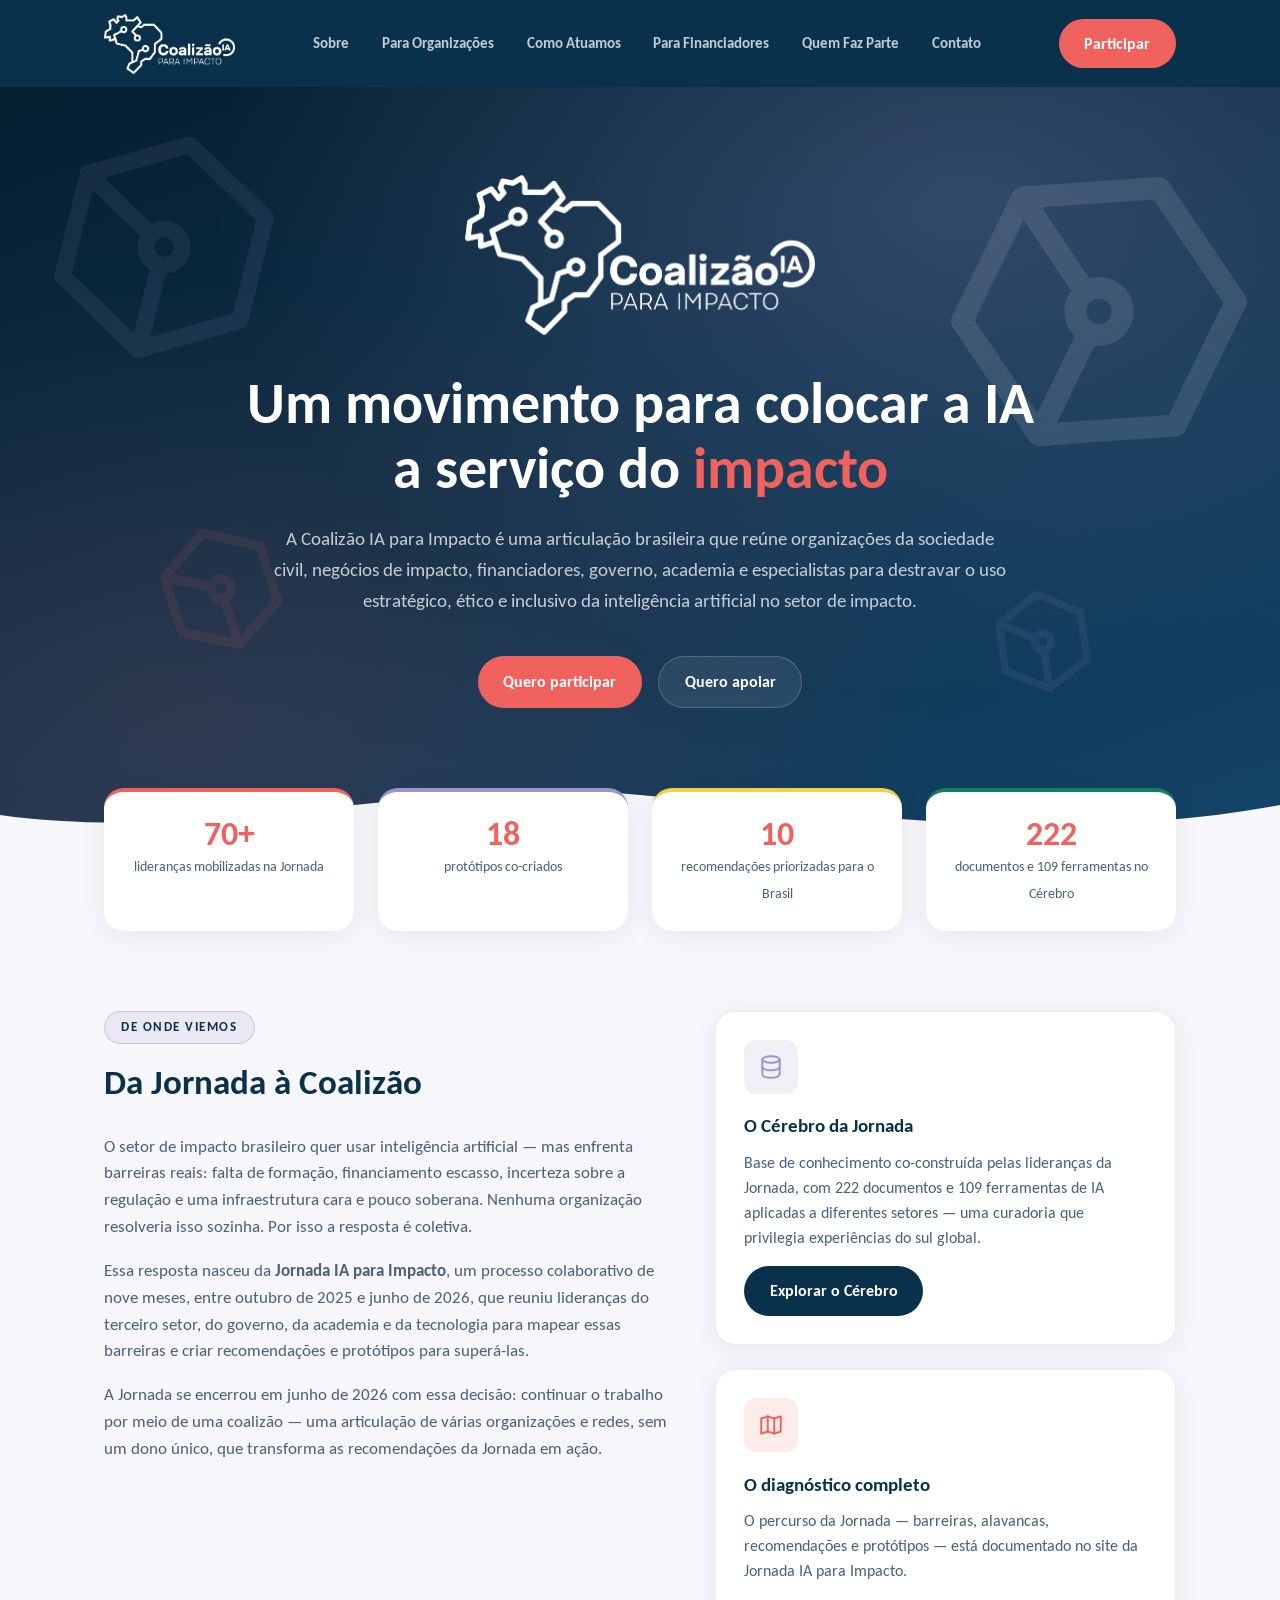
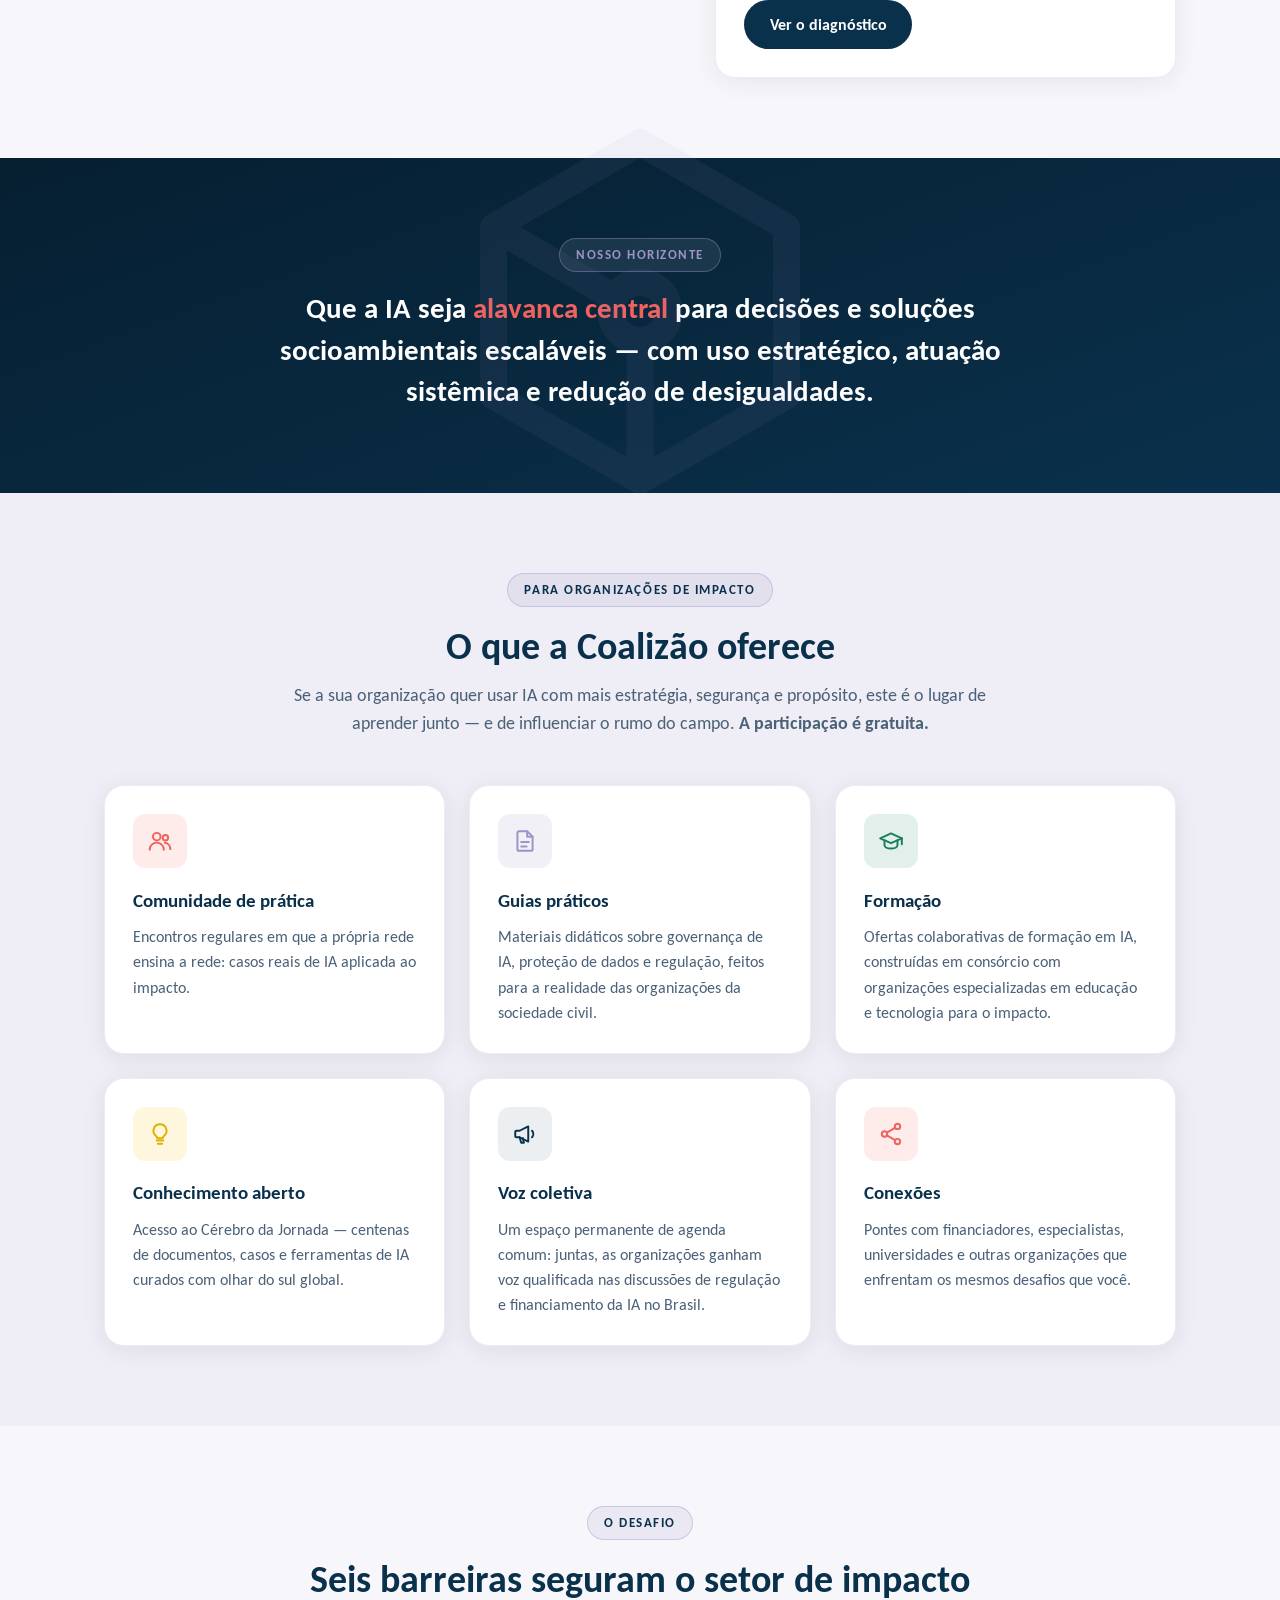
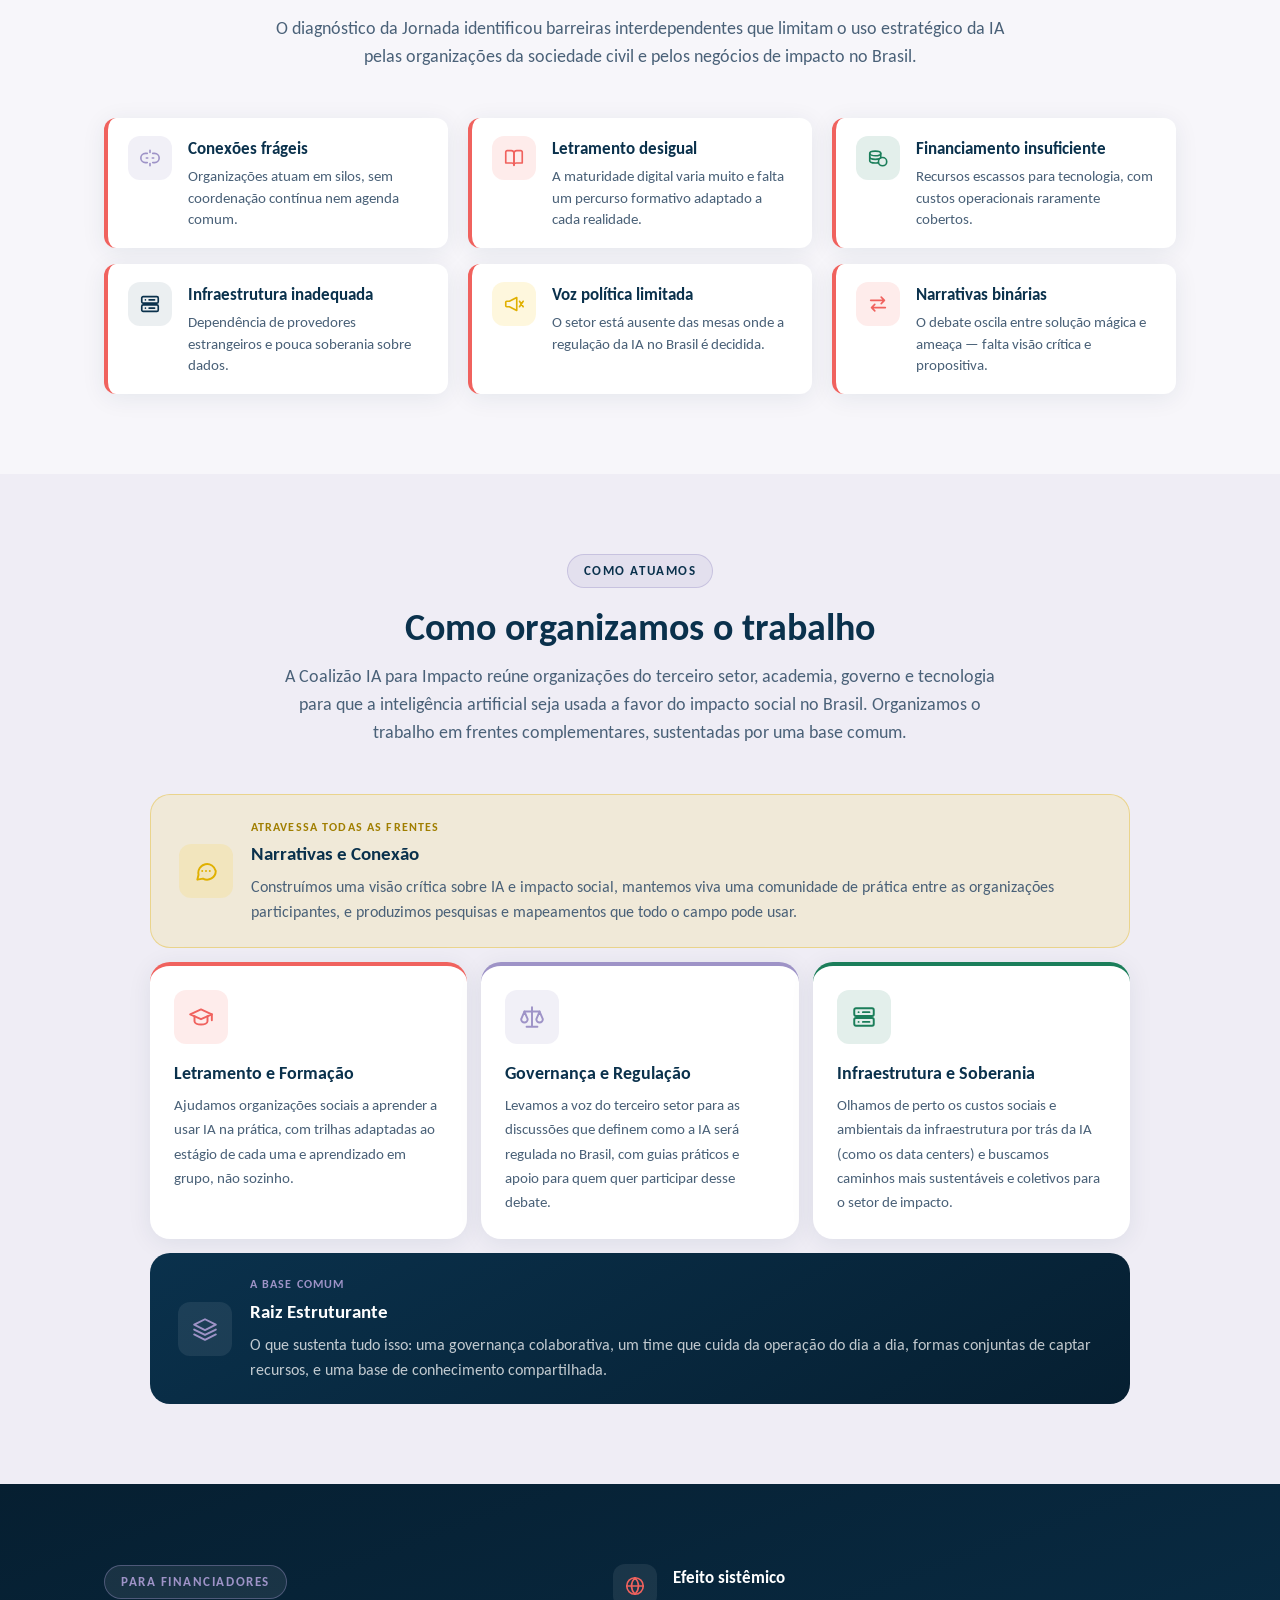
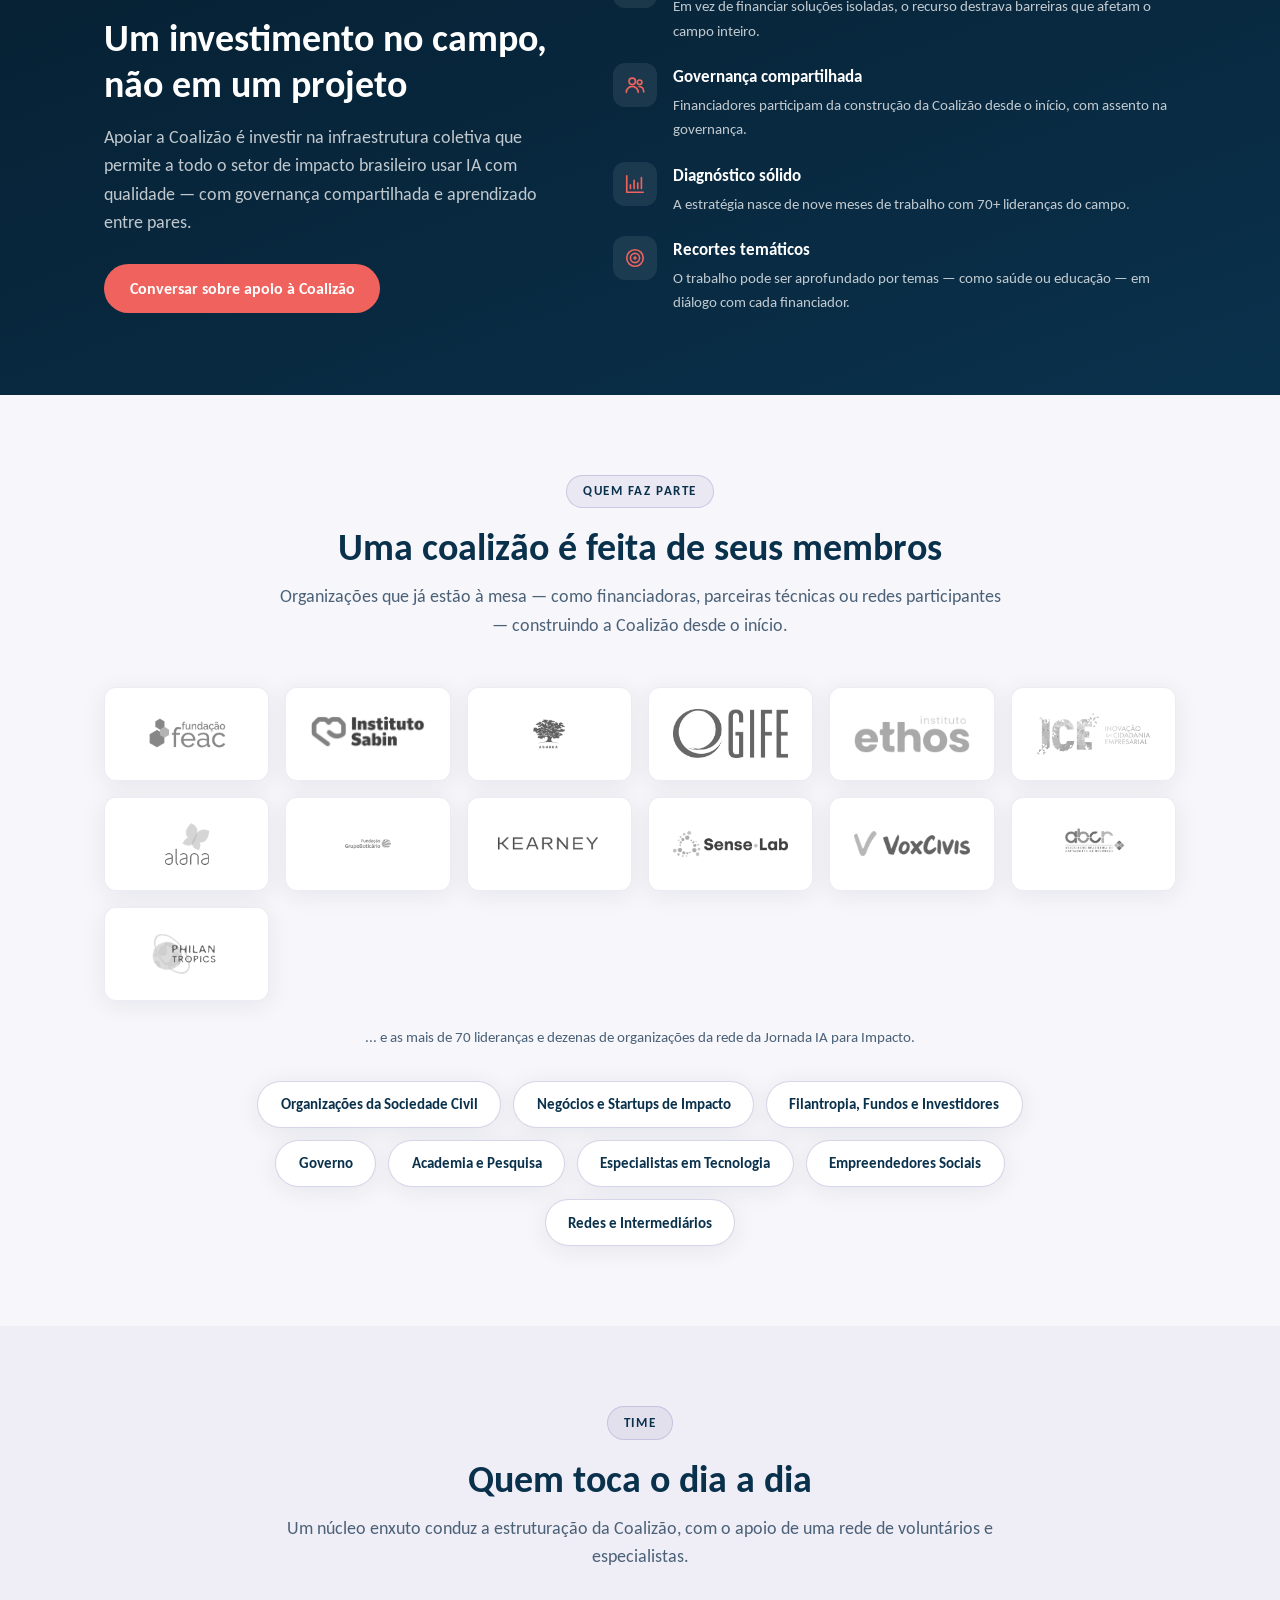
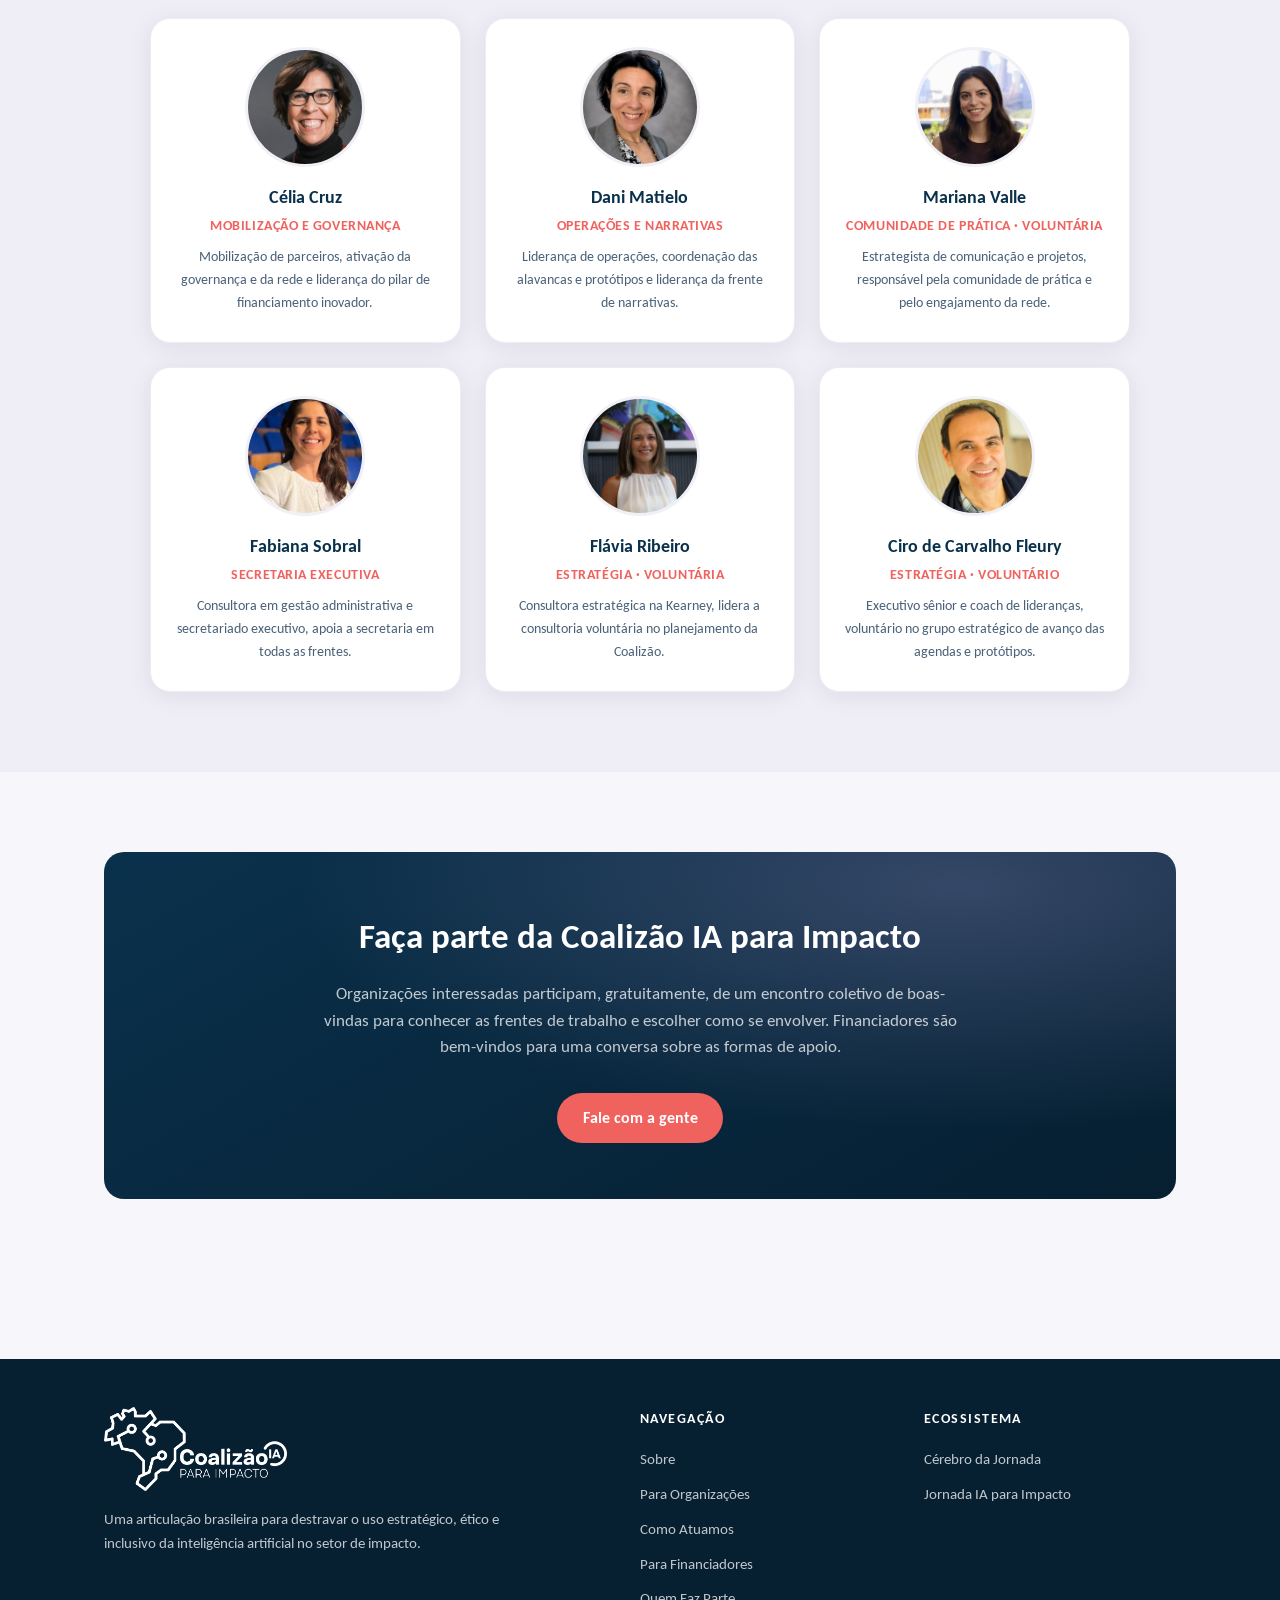
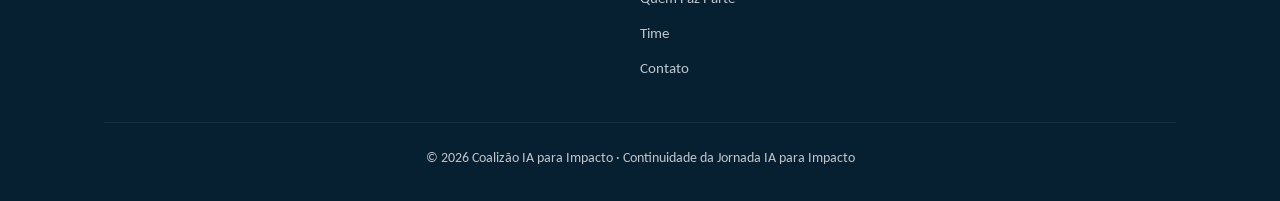
==== index.html @ 9d645528 "Aplica a revisao da Mariana Valle na home Texto - Sobre reescrito: abre com o problema e a resposta " ====
<!DOCTYPE html>
<html lang="pt-BR">
<head>
  <meta charset="UTF-8">
  <meta name="viewport" content="width=device-width, initial-scale=1.0">
  <title>Coalizão IA para Impacto</title>
  <meta name="description" content="Uma articulação brasileira para destravar o uso estratégico, ético e inclusivo da inteligência artificial pelas organizações da sociedade civil e negócios de impacto.">
  <link rel="preconnect" href="https://fonts.googleapis.com">
  <link rel="preconnect" href="https://fonts.gstatic.com" crossorigin>
  <link href="https://fonts.googleapis.com/css2?family=Carlito:ital,wght@0,400;0,700;1,400&display=swap" rel="stylesheet">
  <link rel="stylesheet" href="css/coalizao.css">
  <link rel="icon" type="image/png" sizes="32x32" href="assets/favicon-32.png">
  <link rel="icon" type="image/png" sizes="192x192" href="assets/favicon-192.png">
  <link rel="apple-touch-icon" href="assets/apple-touch-icon.png">
  <link rel="canonical" href="https://iaparaimpacto.org.br/">
  <script>
    // Domínio secundário redireciona para o oficial
    if (/(^|\.)coalizaoiaparaimpacto\.org\.br$/.test(location.hostname)) {
      location.replace('https://iaparaimpacto.org.br' + location.pathname + location.search + location.hash);
    }
  </script>
</head>
<body>

  <!-- Insígnia da marca + ícones temáticos -->
  <svg xmlns="http://www.w3.org/2000/svg" style="display:none" aria-hidden="true">
    <symbol id="insignia" viewBox="0 0 851.42 972">
      <path d="M833.42,229.83L443.71,4.83c-11.14-6.43-24.86-6.43-36,0L18,229.83c-11.14,6.42-18,18.32-18,31.17v450c0,12.86,6.86,24.75,18,31.17l389.71,225c1.08.63,2.21,1.14,3.33,1.64.29.13.55.29.84.41,1.9.79,3.86,1.36,5.84,1.81.53.12,1.06.22,1.6.32,2.12.38,4.25.64,6.39.64s4.27-.26,6.39-.64c.54-.1,1.07-.2,1.6-.32,1.98-.45,3.94-1.02,5.84-1.81.29-.12.55-.29.84-.41,1.12-.5,2.25-1.01,3.33-1.64l389.72-225c11.14-6.42,18-18.32,18-31.17v-450c0-12.86-6.86-24.75-18-31.17ZM72,324.1l242.32,141.39c-1.22,6.66-1.95,13.5-1.95,20.51,0,49.91,32.46,92.29,77.34,107.38v280.26l-317.71-183.43v-366.11ZM425.71,527.34c-22.8,0-41.34-18.54-41.34-41.34s18.54-41.35,41.34-41.35,41.34,18.55,41.34,41.35-18.54,41.34-41.34,41.34ZM779.42,690.21l-317.72,183.43v-280.26c44.88-15.09,77.34-57.48,77.34-107.38,0-62.5-50.84-113.35-113.34-113.35-29.46,0-56.25,11.39-76.42,29.89l-241.92-141.16L425.71,77.57l353.72,204.21v408.43Z"/>
    </symbol>
    <symbol id="i-users" viewBox="0 0 24 24"><circle cx="9" cy="8" r="3.5"/><path d="M2.5 20c0-3.6 2.9-6.5 6.5-6.5s6.5 2.9 6.5 6.5"/><circle cx="17" cy="9" r="2.5"/><path d="M16.5 13.6c3 .3 5 2.8 5 5.9"/></symbol>
    <symbol id="i-file" viewBox="0 0 24 24"><path d="M14 3H6.5A1.5 1.5 0 0 0 5 4.5v15A1.5 1.5 0 0 0 6.5 21h11a1.5 1.5 0 0 0 1.5-1.5V8z"/><path d="M14 3v5h5"/><path d="M8.5 13h7M8.5 17h5"/></symbol>
    <symbol id="i-cap" viewBox="0 0 24 24"><path d="M2 9.5 12 5l10 4.5-10 4.5z"/><path d="M6 11.3V16c0 1.7 2.7 3 6 3s6-1.3 6-3v-4.7"/><path d="M22 9.5V15"/></symbol>
    <symbol id="i-bulb" viewBox="0 0 24 24"><path d="M9 18h6M10 21h4"/><path d="M12 3a6 6 0 0 0-3.6 10.8c.6.5 1.1 1.3 1.1 2.2h5c0-.9.5-1.7 1.1-2.2A6 6 0 0 0 12 3z"/></symbol>
    <symbol id="i-megaphone" viewBox="0 0 24 24"><path d="M3 10v4a1 1 0 0 0 1 1h3l8 4V5L7 9H4a1 1 0 0 0-1 1z"/><path d="M18.5 9a4.5 4.5 0 0 1 0 6"/><path d="M7 15l1.5 5h2.5l-1-4.2"/></symbol>
    <symbol id="i-voice-off" viewBox="0 0 24 24"><path d="M3 10v4a1 1 0 0 0 1 1h3l8 4V5L7 9H4a1 1 0 0 0-1 1z"/><path d="M18 9l4 6M22 9l-4 6"/></symbol>
    <symbol id="i-share" viewBox="0 0 24 24"><circle cx="18" cy="5" r="2.5"/><circle cx="6" cy="12" r="2.5"/><circle cx="18" cy="19" r="2.5"/><path d="M8.2 10.8l7.6-4.5M8.2 13.2l7.6 4.5"/></symbol>
    <symbol id="i-unlink" viewBox="0 0 24 24"><path d="M9 17H7a5 5 0 0 1 0-10h2"/><path d="M15 7h2a5 5 0 0 1 0 10h-2"/><path d="M12 3.5v2.5M12 18v2.5M8 12h1.5M14.5 12H16"/></symbol>
    <symbol id="i-book" viewBox="0 0 24 24"><path d="M3 5.5A1.5 1.5 0 0 1 4.5 4H9a3 3 0 0 1 3 3v13a2.5 2.5 0 0 0-2.5-2.5H3z"/><path d="M21 5.5A1.5 1.5 0 0 0 19.5 4H15a3 3 0 0 0-3 3v13a2.5 2.5 0 0 1 2.5-2.5H21z"/></symbol>
    <symbol id="i-coins" viewBox="0 0 24 24"><ellipse cx="9" cy="7" rx="6" ry="2.5"/><path d="M3 7v4c0 1.4 2.7 2.5 6 2.5s6-1.1 6-2.5V7"/><path d="M3 11v4c0 1.4 2.7 2.5 6 2.5.9 0 1.8-.1 2.6-.2"/><circle cx="17" cy="16" r="4.5"/></symbol>
    <symbol id="i-server" viewBox="0 0 24 24"><rect x="3" y="4" width="18" height="7" rx="1.5"/><rect x="3" y="13" width="18" height="7" rx="1.5"/><path d="M7 7.5h.01M7 16.5h.01M11 7.5h6M11 16.5h6"/></symbol>
    <symbol id="i-arrows" viewBox="0 0 24 24"><path d="M4 8h15M15.5 4.5 19 8l-3.5 3.5"/><path d="M20 16H5M8.5 12.5 5 16l3.5 3.5"/></symbol>
    <symbol id="i-globe" viewBox="0 0 24 24"><circle cx="12" cy="12" r="9"/><path d="M3 12h18M12 3c2.5 2.6 3.8 5.6 3.8 9s-1.3 6.4-3.8 9c-2.5-2.6-3.8-5.6-3.8-9S9.5 5.6 12 3z"/></symbol>
    <symbol id="i-chart" viewBox="0 0 24 24"><path d="M3 3v18h18"/><path d="M7 17v-4M11 17V8M15 17v-6M19 17V5"/></symbol>
    <symbol id="i-target" viewBox="0 0 24 24"><circle cx="12" cy="12" r="9"/><circle cx="12" cy="12" r="5"/><circle cx="12" cy="12" r="1"/></symbol>
    <symbol id="i-scale" viewBox="0 0 24 24"><path d="M12 3v18M7 21h10M5 7h14"/><path d="M5 7l-3 7a3 3 0 0 0 6 0z"/><path d="M19 7l-3 7a3 3 0 0 0 6 0z"/></symbol>
    <symbol id="i-layers" viewBox="0 0 24 24"><path d="M12 3 2 8l10 5 10-5z"/><path d="M2 12.5l10 5 10-5"/><path d="M2 17l10 5 10-5"/></symbol>
    <symbol id="i-map" viewBox="0 0 24 24"><path d="M9 4 3 6v14l6-2 6 2 6-2V4l-6 2z"/><path d="M9 4v14M15 6v14"/></symbol>
    <symbol id="i-database" viewBox="0 0 24 24"><ellipse cx="12" cy="5" rx="8" ry="3"/><path d="M4 5v14c0 1.7 3.6 3 8 3s8-1.3 8-3V5"/><path d="M4 12c0 1.7 3.6 3 8 3s8-1.3 8-3"/></symbol>
    <symbol id="i-message" viewBox="0 0 24 24"><path d="M21 12a8 8 0 0 1-11.8 7L4 20l1.1-4.6A8 8 0 1 1 21 12z"/><path d="M8.5 12h.01M12 12h.01M15.5 12h.01"/></symbol>
  </svg>

  <!-- ============ Header ============ -->
  <header class="site-header">
    <nav class="nav">
      <a class="brand" href="index.html" aria-label="Coalizão IA para Impacto — página inicial">
        <img src="assets/branco_logo_coalizao-ia-para-impacto.png" alt="Coalizão IA para Impacto">
      </a>
      <ul class="nav-links">
        <li><a href="#sobre">Sobre</a></li>
        <li><a href="#organizacoes">Para Organizações</a></li>
        <li><a href="#como-atuamos">Como Atuamos</a></li>
        <li><a href="#financiadores">Para Financiadores</a></li>
        <li><a href="#quem-faz-parte">Quem Faz Parte</a></li>
        <li><a href="contato.html">Contato</a></li>
      </ul>
      <a class="btn btn-primary" href="#participar">Participar</a>
    </nav>
  </header>

  <!-- ============ Hero ============ -->
  <section class="hero">
    <svg class="insignia hero-deco" style="width:200px;height:228px;top:6%;left:5%;color:var(--lavanda);transform:rotate(14deg)" aria-hidden="true"><use href="#insignia"/></svg>
    <svg class="insignia hero-deco" style="width:110px;height:126px;top:58%;left:13%;color:var(--coral);transform:rotate(-18deg)" aria-hidden="true"><use href="#insignia"/></svg>
    <svg class="insignia hero-deco" style="width:260px;height:297px;top:10%;right:4%;color:#FFFFFF;transform:rotate(26deg)" aria-hidden="true"><use href="#insignia"/></svg>
    <svg class="insignia hero-deco" style="width:90px;height:103px;bottom:20%;right:15%;color:var(--lavanda);transform:rotate(-8deg)" aria-hidden="true"><use href="#insignia"/></svg>
    <div class="container">
      <img class="hero-logo" src="assets/branco_logo_coalizao-ia-para-impacto.png" alt="">
      <h1>Um movimento para colocar a IA<br>a serviço do <span class="highlight">impacto</span></h1>
      <p class="lead">
        A Coalizão IA para Impacto é uma articulação brasileira que reúne organizações
        da sociedade civil, negócios de impacto, financiadores, governo, academia e
        especialistas para destravar o uso estratégico, ético e inclusivo da
        inteligência artificial no setor de impacto.
      </p>
      <div class="actions">
        <a class="btn btn-primary" href="#participar">Quero participar</a>
        <a class="btn btn-ghost" href="#financiadores">Quero apoiar</a>
      </div>
    </div>
    <div class="wave-divider" aria-hidden="true">
      <svg viewBox="0 0 1440 70" preserveAspectRatio="none">
        <path d="M0,40 C240,70 480,0 720,20 C960,40 1200,70 1440,30 L1440,70 L0,70 Z"></path>
      </svg>
    </div>
  </section>

  <!-- ============ Números da Jornada ============ -->
  <div class="container">
    <div class="stats-band">
      <div class="stat"><span class="num">70+</span><span class="label">lideranças mobilizadas na Jornada</span></div>
      <div class="stat"><span class="num">18</span><span class="label">protótipos co-criados</span></div>
      <div class="stat"><span class="num">10</span><span class="label">recomendações priorizadas para o Brasil</span></div>
      <div class="stat"><span class="num">222</span><span class="label">documentos e 109 ferramentas no Cérebro</span></div>
    </div>
  </div>

  <!-- ============ Sobre / origem ============ -->
  <section class="section" id="sobre">
    <div class="container">
      <div class="split">
        <div class="prose">
          <span class="kicker">De onde viemos</span>
          <h2>Da Jornada à Coalizão</h2>
          <p>
            O setor de impacto brasileiro quer usar inteligência artificial — mas enfrenta
            barreiras reais: falta de formação, financiamento escasso, incerteza sobre a
            regulação e uma infraestrutura cara e pouco soberana. Nenhuma organização
            resolveria isso sozinha. Por isso a resposta é coletiva.
          </p>
          <p>
            Essa resposta nasceu da <strong>Jornada IA para Impacto</strong>, um processo
            colaborativo de nove meses, entre outubro de 2025 e junho de 2026, que reuniu
            lideranças do terceiro setor, do governo, da academia e da tecnologia para
            mapear essas barreiras e criar recomendações e protótipos para superá-las.
          </p>
          <p>
            A Jornada se encerrou em junho de 2026 com essa decisão: continuar o trabalho
            por meio de uma coalizão — uma articulação de várias organizações e redes, sem
            um dono único, que transforma as recomendações da Jornada em ação.
          </p>
        </div>
        <div class="card-grid" style="grid-template-columns:1fr;">
          <article class="card">
            <div class="card-icon lavanda"><svg class="ico" aria-hidden="true"><use href="#i-database"/></svg></div>
            <h3>O Cérebro da Jornada</h3>
            <p>
              Base de conhecimento co-construída pelas lideranças da Jornada, com 222
              documentos e 109 ferramentas de IA aplicadas a diferentes setores — uma
              curadoria que privilegia experiências do sul global.
            </p>
            <p style="margin-top:1rem;">
              <a class="btn btn-navy" href="https://jornadadeimpacto.ia.br/" target="_blank" rel="noopener">Explorar o Cérebro</a>
            </p>
          </article>
          <article class="card">
            <div class="card-icon coral"><svg class="ico" aria-hidden="true"><use href="#i-map"/></svg></div>
            <h3>O diagnóstico completo</h3>
            <p>
              O percurso da Jornada — barreiras, alavancas, recomendações e protótipos —
              está documentado no site da Jornada IA para Impacto.
            </p>
            <p style="margin-top:1rem;">
              <a class="btn btn-navy" href="https://jornadadeimpacto.ia.br/" target="_blank" rel="noopener">Ver o diagnóstico</a>
            </p>
          </article>
        </div>
      </div>
    </div>
  </section>

  <!-- ============ Objetivo ============ -->
  <section class="section dark" id="objetivo">
    <div class="container">
      <div class="quote-block">
        <svg class="quote-deco insignia" aria-hidden="true"><use href="#insignia"/></svg>
        <span class="kicker">Nosso horizonte</span>
        <blockquote>
          Que a IA seja <span class="highlight">alavanca central</span> para decisões e
          soluções socioambientais escaláveis — com uso estratégico, atuação sistêmica
          e redução de desigualdades.
        </blockquote>
      </div>
    </div>
  </section>

  <!-- ============ Para organizações ============ -->
  <section class="section alt" id="organizacoes">
    <div class="container">
      <div class="section-head">
        <span class="kicker">Para organizações de impacto</span>
        <h2>O que a Coalizão oferece</h2>
        <p>
          Se a sua organização quer usar IA com mais estratégia, segurança e propósito,
          este é o lugar de aprender junto — e de influenciar o rumo do campo.
          <strong>A participação é gratuita.</strong>
        </p>
      </div>
      <div class="card-grid cols-3">
        <article class="card">
          <div class="card-icon coral"><svg class="ico" aria-hidden="true"><use href="#i-users"/></svg></div>
          <h3>Comunidade de prática</h3>
          <p>
            Encontros regulares em que a própria rede ensina a rede: casos reais de IA
            aplicada ao impacto.
          </p>
        </article>
        <article class="card">
          <div class="card-icon lavanda"><svg class="ico" aria-hidden="true"><use href="#i-file"/></svg></div>
          <h3>Guias práticos</h3>
          <p>
            Materiais didáticos sobre governança de IA, proteção de dados e regulação,
            feitos para a realidade das organizações da sociedade civil.
          </p>
        </article>
        <article class="card">
          <div class="card-icon verde"><svg class="ico" aria-hidden="true"><use href="#i-cap"/></svg></div>
          <h3>Formação</h3>
          <p>
            Ofertas colaborativas de formação em IA, construídas em consórcio com
            organizações especializadas em educação e tecnologia para o impacto.
          </p>
        </article>
        <article class="card">
          <div class="card-icon amarelo"><svg class="ico" aria-hidden="true"><use href="#i-bulb"/></svg></div>
          <h3>Conhecimento aberto</h3>
          <p>
            Acesso ao Cérebro da Jornada — centenas de documentos, casos e ferramentas
            de IA curados com olhar do sul global.
          </p>
        </article>
        <article class="card">
          <div class="card-icon navy"><svg class="ico" aria-hidden="true"><use href="#i-megaphone"/></svg></div>
          <h3>Voz coletiva</h3>
          <p>
            Um espaço permanente de agenda comum: juntas, as organizações ganham voz
            qualificada nas discussões de regulação e financiamento da IA no Brasil.
          </p>
        </article>
        <article class="card">
          <div class="card-icon coral"><svg class="ico" aria-hidden="true"><use href="#i-share"/></svg></div>
          <h3>Conexões</h3>
          <p>
            Pontes com financiadores, especialistas, universidades e outras organizações
            que enfrentam os mesmos desafios que você.
          </p>
        </article>
      </div>
    </div>
  </section>

  <!-- ============ O desafio ============ -->
  <section class="section" id="desafio">
    <div class="container">
      <div class="section-head">
        <span class="kicker">O desafio</span>
        <h2>Seis barreiras seguram o setor de impacto</h2>
        <p>
          O diagnóstico da Jornada identificou barreiras interdependentes que limitam
          o uso estratégico da IA pelas organizações da sociedade civil e pelos
          negócios de impacto no Brasil.
        </p>
      </div>
      <div class="barrier-grid">
        <article class="barrier">
          <div class="card-icon lavanda"><svg class="ico" aria-hidden="true"><use href="#i-unlink"/></svg></div>
          <div>
            <h3>Conexões frágeis</h3>
            <p>Organizações atuam em silos, sem coordenação contínua nem agenda comum.</p>
          </div>
        </article>
        <article class="barrier">
          <div class="card-icon coral"><svg class="ico" aria-hidden="true"><use href="#i-book"/></svg></div>
          <div>
            <h3>Letramento desigual</h3>
            <p>A maturidade digital varia muito e falta um percurso formativo adaptado a cada realidade.</p>
          </div>
        </article>
        <article class="barrier">
          <div class="card-icon verde"><svg class="ico" aria-hidden="true"><use href="#i-coins"/></svg></div>
          <div>
            <h3>Financiamento insuficiente</h3>
            <p>Recursos escassos para tecnologia, com custos operacionais raramente cobertos.</p>
          </div>
        </article>
        <article class="barrier">
          <div class="card-icon navy"><svg class="ico" aria-hidden="true"><use href="#i-server"/></svg></div>
          <div>
            <h3>Infraestrutura inadequada</h3>
            <p>Dependência de provedores estrangeiros e pouca soberania sobre dados.</p>
          </div>
        </article>
        <article class="barrier">
          <div class="card-icon amarelo"><svg class="ico" aria-hidden="true"><use href="#i-voice-off"/></svg></div>
          <div>
            <h3>Voz política limitada</h3>
            <p>O setor está ausente das mesas onde a regulação da IA no Brasil é decidida.</p>
          </div>
        </article>
        <article class="barrier">
          <div class="card-icon coral"><svg class="ico" aria-hidden="true"><use href="#i-arrows"/></svg></div>
          <div>
            <h3>Narrativas binárias</h3>
            <p>O debate oscila entre solução mágica e ameaça — falta visão crítica e propositiva.</p>
          </div>
        </article>
      </div>
    </div>
  </section>

  <!-- ============ Como atuamos ============ -->
  <section class="section alt" id="como-atuamos">
    <div class="container">
      <div class="section-head">
        <span class="kicker">Como atuamos</span>
        <h2>Como organizamos o trabalho</h2>
        <p>
          A Coalizão IA para Impacto reúne organizações do terceiro setor, academia,
          governo e tecnologia para que a inteligência artificial seja usada a favor do
          impacto social no Brasil. Organizamos o trabalho em frentes complementares,
          sustentadas por uma base comum.
        </p>
      </div>
      <div class="tree">
        <div class="tree-band tree-top">
          <div class="card-icon amarelo"><svg class="ico" aria-hidden="true"><use href="#i-message"/></svg></div>
          <div>
            <span class="band-label">Atravessa todas as frentes</span>
            <h3>Narrativas e Conexão</h3>
            <p>
              Construímos uma visão crítica sobre IA e impacto social, mantemos viva uma
              comunidade de prática entre as organizações participantes, e produzimos
              pesquisas e mapeamentos que todo o campo pode usar.
            </p>
          </div>
        </div>
        <div class="tree-cols">
          <div class="tree-col">
            <div class="card-icon coral"><svg class="ico" aria-hidden="true"><use href="#i-cap"/></svg></div>
            <h3>Letramento e Formação</h3>
            <p>
              Ajudamos organizações sociais a aprender a usar IA na prática, com trilhas
              adaptadas ao estágio de cada uma e aprendizado em grupo, não sozinho.
            </p>
          </div>
          <div class="tree-col">
            <div class="card-icon lavanda"><svg class="ico" aria-hidden="true"><use href="#i-scale"/></svg></div>
            <h3>Governança e Regulação</h3>
            <p>
              Levamos a voz do terceiro setor para as discussões que definem como a IA
              será regulada no Brasil, com guias práticos e apoio para quem quer
              participar desse debate.
            </p>
          </div>
          <div class="tree-col">
            <div class="card-icon verde"><svg class="ico" aria-hidden="true"><use href="#i-server"/></svg></div>
            <h3>Infraestrutura e Soberania</h3>
            <p>
              Olhamos de perto os custos sociais e ambientais da infraestrutura por trás
              da IA (como os data centers) e buscamos caminhos mais sustentáveis e
              coletivos para o setor de impacto.
            </p>
          </div>
        </div>
        <div class="tree-band tree-base">
          <div class="card-icon"><svg class="ico" aria-hidden="true"><use href="#i-layers"/></svg></div>
          <div>
            <span class="band-label">A base comum</span>
            <h3>Raiz Estruturante</h3>
            <p>
              O que sustenta tudo isso: uma governança colaborativa, um time que cuida da
              operação do dia a dia, formas conjuntas de captar recursos, e uma base de
              conhecimento compartilhada.
            </p>
          </div>
        </div>
      </div>
    </div>
  </section>

  <!-- ============ Para financiadores ============ -->
  <section class="section dark" id="financiadores">
    <div class="container">
      <div class="funders">
        <div>
          <span class="kicker">Para financiadores</span>
          <h2>Um investimento no campo, não em um projeto</h2>
          <p class="lead">
            Apoiar a Coalizão é investir na infraestrutura coletiva que permite a todo o
            setor de impacto brasileiro usar IA com qualidade — com governança
            compartilhada e aprendizado entre pares.
          </p>
          <a class="btn btn-primary" href="contato.html">Conversar sobre apoio à Coalizão</a>
        </div>
        <ul class="funders-list">
          <li>
            <div class="card-icon"><svg class="ico" aria-hidden="true"><use href="#i-globe"/></svg></div>
            <div>
              <h3>Efeito sistêmico</h3>
              <p>Em vez de financiar soluções isoladas, o recurso destrava barreiras que afetam o campo inteiro.</p>
            </div>
          </li>
          <li>
            <div class="card-icon"><svg class="ico" aria-hidden="true"><use href="#i-users"/></svg></div>
            <div>
              <h3>Governança compartilhada</h3>
              <p>Financiadores participam da construção da Coalizão desde o início, com assento na governança.</p>
            </div>
          </li>
          <li>
            <div class="card-icon"><svg class="ico" aria-hidden="true"><use href="#i-chart"/></svg></div>
            <div>
              <h3>Diagnóstico sólido</h3>
              <p>A estratégia nasce de nove meses de trabalho com 70+ lideranças do campo.</p>
            </div>
          </li>
          <li>
            <div class="card-icon"><svg class="ico" aria-hidden="true"><use href="#i-target"/></svg></div>
            <div>
              <h3>Recortes temáticos</h3>
              <p>O trabalho pode ser aprofundado por temas — como saúde ou educação — em diálogo com cada financiador.</p>
            </div>
          </li>
        </ul>
      </div>
    </div>
  </section>

  <!-- ============ Quem faz parte ============ -->
  <section class="section" id="quem-faz-parte">
    <div class="container">
      <div class="section-head">
        <span class="kicker">Quem faz parte</span>
        <h2>Uma coalizão é feita de seus membros</h2>
        <p>
          Organizações que já estão à mesa — como financiadoras, parceiras técnicas
          ou redes participantes — construindo a Coalizão desde o início.
        </p>
      </div>
      <div class="logo-wall">
        <div class="logo-item"><img src="assets/logos/feac.png" alt="FEAC"></div>
        <div class="logo-item"><img src="assets/logos/instituto-sabin.png" alt="Instituto Sabin"></div>
        <div class="logo-item"><img src="assets/logos/ashoka.png" alt="Ashoka"></div>
        <div class="logo-item"><img src="assets/logos/gife.png" alt="GIFE"></div>
        <div class="logo-item"><img src="assets/logos/ethos.png" alt="Instituto Ethos"></div>
        <div class="logo-item"><img src="assets/logos/ice.png" alt="ICE — Inovação em Cidadania Empresarial"></div>
        <div class="logo-item"><img src="assets/logos/alana.png" alt="Alana"></div>
        <div class="logo-item"><img src="assets/logos/fundacao-grupo-boticario.png" alt="Fundação Grupo Boticário"></div>
        <div class="logo-item"><img src="assets/logos/kearney.png" alt="Kearney"></div>
        <div class="logo-item"><img src="assets/logos/sense-lab.png" alt="Sense-Lab"></div>
        <div class="logo-item"><img src="assets/logos/voxcivis.png" alt="Vox Civis"></div>
        <div class="logo-item"><img src="assets/logos/abcr.png" alt="ABCR — Associação Brasileira de Captadores de Recursos"></div>
        <div class="logo-item"><img src="assets/logos/philantropics.png" alt="Philantropics"></div>
      </div>
      <p class="logo-wall-note">
        ... e as mais de 70 lideranças e dezenas de organizações da rede da Jornada IA para Impacto.
      </p>
      <div class="chip-grid" style="margin-top:2rem;">
        <span class="chip">Organizações da Sociedade Civil</span>
        <span class="chip">Negócios e Startups de Impacto</span>
        <span class="chip">Filantropia, Fundos e Investidores</span>
        <span class="chip">Governo</span>
        <span class="chip">Academia e Pesquisa</span>
        <span class="chip">Especialistas em Tecnologia</span>
        <span class="chip">Empreendedores Sociais</span>
        <span class="chip">Redes e Intermediários</span>
      </div>
    </div>
  </section>

  <!-- ============ Time ============ -->
  <section class="section alt" id="time">
    <div class="container">
      <div class="section-head">
        <span class="kicker">Time</span>
        <h2>Quem toca o dia a dia</h2>
        <p>
          Um núcleo enxuto conduz a estruturação da Coalizão, com o apoio de uma rede
          de voluntários e especialistas.
        </p>
      </div>
      <div class="team-grid">
        <div class="team-card">
          <img src="assets/equipe/celia-cruz.jpg" alt="Célia Cruz">
          <h3>Célia Cruz</h3>
          <div class="team-role">Mobilização e Governança</div>
          <p>Mobilização de parceiros, ativação da governança e da rede e liderança do pilar de financiamento inovador.</p>
        </div>
        <div class="team-card">
          <img src="assets/equipe/dani-matielo.jpg" alt="Dani Matielo">
          <h3>Dani Matielo</h3>
          <div class="team-role">Operações e Narrativas</div>
          <p>Liderança de operações, coordenação das alavancas e protótipos e liderança da frente de narrativas.</p>
        </div>
        <div class="team-card">
          <img src="assets/equipe/mariana-valle.jpg" alt="Mariana Valle">
          <h3>Mariana Valle</h3>
          <div class="team-role">Comunidade de Prática · Voluntária</div>
          <p>Estrategista de comunicação e projetos, responsável pela comunidade de prática e pelo engajamento da rede.</p>
        </div>
        <div class="team-card">
          <img src="assets/equipe/fabiana-sobral.jpg" alt="Fabiana Sobral">
          <h3>Fabiana Sobral</h3>
          <div class="team-role">Secretaria Executiva</div>
          <p>Consultora em gestão administrativa e secretariado executivo, apoia a secretaria em todas as frentes.</p>
        </div>
        <div class="team-card">
          <img src="assets/equipe/flavia-ribeiro.jpg" alt="Flávia Ribeiro">
          <h3>Flávia Ribeiro</h3>
          <div class="team-role">Estratégia · Voluntária</div>
          <p>Consultora estratégica na Kearney, lidera a consultoria voluntária no planejamento da Coalizão.</p>
        </div>
        <div class="team-card">
          <img src="assets/equipe/ciro-fleury.jpg" alt="Ciro de Carvalho Fleury">
          <h3>Ciro de Carvalho Fleury</h3>
          <div class="team-role">Estratégia · Voluntário</div>
          <p>Executivo sênior e coach de lideranças, voluntário no grupo estratégico de avanço das agendas e protótipos.</p>
        </div>
      </div>
    </div>
  </section>

  <!-- ============ CTA ============ -->
  <section class="section" id="participar">
    <div class="container">
      <div class="cta-banner">
        <h2>Faça parte da Coalizão IA para Impacto</h2>
        <p>
          Organizações interessadas participam, gratuitamente, de um encontro coletivo de
          boas-vindas para conhecer as frentes de trabalho e escolher como se envolver.
          Financiadores são bem-vindos para uma conversa sobre as formas de apoio.
        </p>
        <div class="actions">
          <a class="btn btn-primary" href="contato.html">Fale com a gente</a>
        </div>
      </div>
    </div>
  </section>

  <!-- ============ Footer ============ -->
  <footer class="site-footer">
    <div class="container">
      <div class="footer-grid">
        <div>
          <img class="footer-logo" src="assets/branco_logo_coalizao-ia-para-impacto.png" alt="Coalizão IA para Impacto">
          <p style="font-size:0.95rem;max-width:28rem;">
            Uma articulação brasileira para destravar o uso estratégico, ético e
            inclusivo da inteligência artificial no setor de impacto.
          </p>
        </div>
        <div>
          <h4>Navegação</h4>
          <ul>
            <li><a href="#sobre">Sobre</a></li>
            <li><a href="#organizacoes">Para Organizações</a></li>
            <li><a href="#como-atuamos">Como Atuamos</a></li>
            <li><a href="#financiadores">Para Financiadores</a></li>
            <li><a href="#quem-faz-parte">Quem Faz Parte</a></li>
            <li><a href="#time">Time</a></li>
            <li><a href="contato.html">Contato</a></li>
          </ul>
        </div>
        <div>
          <h4>Ecossistema</h4>
          <ul>
            <li><a href="https://jornadadeimpacto.ia.br/" target="_blank" rel="noopener">Cérebro da Jornada</a></li>
            <li><a href="https://jornadadeimpacto.ia.br/" target="_blank" rel="noopener">Jornada IA para Impacto</a></li>
          </ul>
        </div>
      </div>
      <div class="footer-bottom">
        © 2026 Coalizão IA para Impacto · Continuidade da Jornada IA para Impacto
      </div>
    </div>
  </footer>

</body>
</html>
---- css/coalizao.css ----
/* ============================================================
   Coalizão IA para Impacto — Design System
   Identidade visual oficial (Com Limão, sistema da Jornada):
   Navy #0A314C · Lavanda #9E93C7 · Coral #F0625E · Calibri
   (na web: Carlito, métrica-compatível com Calibri)
   Compartilhado por todas as páginas do site.
   ============================================================ */

:root {
  /* Paleta oficial */
  --navy: #0A314C;          /* primária — fundos escuros, títulos */
  --navy-deep: #061F31;     /* variação escura para gradientes */
  --navy-soft: #14456A;     /* variação clara para gradientes */
  --lavanda: #9E93C7;       /* secundária */
  --coral: #F0625E;         /* destaque — CTAs */
  --coral-dark: #D94F4B;

  /* Neutros derivados */
  --paper: #F7F6FA;         /* fundo claro com leve tom lavanda */
  --paper-alt: #EFEDF5;
  --ink: #0A314C;           /* texto em fundo claro = navy */
  --ink-soft: #4A6178;      /* texto secundário */

  /* Transparências */
  --lavanda-tint: rgba(158, 147, 199, 0.14);
  --lavanda-border: rgba(158, 147, 199, 0.4);
  --coral-tint: rgba(240, 98, 94, 0.12);
  --navy-tint: rgba(10, 49, 76, 0.08);
  --white-tint: rgba(255, 255, 255, 0.08);
  --white-70: rgba(255, 255, 255, 0.75);
  --white: #FFFFFF;

  /* Tipografia — Calibri (Carlito na web) */
  --font-sans: 'Carlito', Calibri, 'Segoe UI', system-ui, sans-serif;

  /* Layout */
  --container: 1120px;
  --radius-lg: 1.25rem;
  --radius-md: 0.75rem;
  --radius-pill: 9999px;
  --shadow-card: 0 4px 24px rgba(10, 49, 76, 0.08);
  --shadow-card-hover: 0 8px 32px rgba(10, 49, 76, 0.15);
}

* { box-sizing: border-box; }

html { scroll-behavior: smooth; }

body {
  margin: 0;
  font-family: var(--font-sans);
  background: var(--paper);
  color: var(--ink);
  line-height: 1.6;
  font-size: 1.05rem;
  -webkit-font-smoothing: antialiased;
}

img { max-width: 100%; display: block; }

a { color: inherit; }

.container {
  max-width: var(--container);
  margin: 0 auto;
  padding: 0 1.5rem;
}

/* ---------- Header / Nav ---------- */
.site-header {
  position: sticky;
  top: 0;
  z-index: 50;
  background: var(--navy);
  color: var(--white);
}

.site-header .nav {
  display: flex;
  align-items: center;
  justify-content: space-between;
  gap: 1rem;
  padding: 0.85rem 1.5rem;
  max-width: var(--container);
  margin: 0 auto;
}

.brand { display: flex; align-items: center; text-decoration: none; }
.brand img { height: 60px; width: auto; }

/* ---------- Insígnia da marca (hexágono-nó, inline SVG) ---------- */
.insignia {
  display: inline-block;
  width: 1em;
  height: 1.14em; /* proporção do viewBox 851x972 */
  fill: currentColor;
  vertical-align: middle;
}

.nav-links {
  display: flex;
  align-items: center;
  gap: 0.25rem;
  list-style: none;
  margin: 0;
  padding: 0;
}

.nav-links a {
  white-space: nowrap;
  text-decoration: none;
  font-size: 0.95rem;
  font-weight: 600;
  padding: 0.5rem 0.9rem;
  border-radius: var(--radius-pill);
  color: var(--white-70);
  transition: background 0.2s, color 0.2s;
}

.nav-links a:hover,
.nav-links a[aria-current="page"] {
  background: var(--white-tint);
  color: var(--white);
}

/* ---------- Botões ---------- */
.btn {
  display: inline-flex;
  align-items: center;
  gap: 0.5rem;
  padding: 0.75rem 1.6rem;
  border-radius: var(--radius-pill);
  font-family: var(--font-sans);
  font-weight: 700;
  font-size: 1rem;
  text-decoration: none;
  border: none;
  cursor: pointer;
  transition: transform 0.15s, box-shadow 0.15s, background 0.2s;
}

.btn:hover { transform: translateY(-1px); }

.btn-primary {
  background: var(--coral);
  color: var(--white);
}
.btn-primary:hover { background: var(--coral-dark); box-shadow: 0 6px 18px rgba(240, 98, 94, 0.4); }

.btn-ghost {
  background: var(--white-tint);
  color: var(--white);
  border: 1px solid var(--lavanda-border);
}
.btn-ghost:hover { background: rgba(255, 255, 255, 0.16); }

.btn-navy {
  background: var(--navy);
  color: var(--white);
}
.btn-navy:hover { background: var(--navy-soft); }

/* ---------- Hero ---------- */
.hero {
  position: relative;
  background:
    radial-gradient(ellipse at 75% 15%, rgba(158, 147, 199, 0.28), transparent 55%),
    radial-gradient(ellipse at 15% 85%, rgba(240, 98, 94, 0.16), transparent 50%),
    linear-gradient(160deg, var(--navy-deep) 0%, var(--navy) 55%, var(--navy-soft) 100%);
  color: var(--white);
  padding: 5.5rem 0 8.5rem;
  overflow: hidden;
  text-align: center;
}

.hero .hero-logo {
  height: clamp(110px, 16vw, 160px);
  width: auto;
  margin: 0 auto 2.25rem;
}

/* Insígnias decorativas flutuando no hero */
.hero { isolation: isolate; }
.hero .hero-deco {
  position: absolute;
  opacity: 0.1;
  pointer-events: none;
  z-index: -1;
}
@media (max-width: 800px) {
  .hero .hero-deco { display: none; }
}

.hero .eyebrow {
  display: inline-block;
  padding: 0.4rem 1.1rem;
  border-radius: var(--radius-pill);
  background: var(--white-tint);
  border: 1px solid var(--lavanda-border);
  font-size: 0.8rem;
  font-weight: 700;
  letter-spacing: 0.1em;
  text-transform: uppercase;
  color: var(--lavanda);
  margin-bottom: 1.5rem;
}

.hero h1 {
  font-size: clamp(2.2rem, 5.5vw, 3.6rem);
  font-weight: 700;
  line-height: 1.12;
  margin: 0 0 1.5rem;
}

.hero h1 .highlight { color: var(--coral); }

.hero .lead {
  max-width: 46rem;
  margin: 0 auto 1rem;
  font-size: 1.2rem;
  color: var(--white-70);
}

.hero .actions {
  display: flex;
  gap: 1rem;
  justify-content: center;
  flex-wrap: wrap;
  margin-top: 2.5rem;
}

/* Divisor em onda */
.wave-divider {
  position: absolute;
  bottom: -1px;
  left: 0;
  width: 100%;
  line-height: 0;
}
.wave-divider svg { width: 100%; height: 70px; display: block; }
.wave-divider path { fill: var(--paper); }

/* ---------- Faixa de números ---------- */
.stats-band {
  display: grid;
  grid-template-columns: repeat(auto-fit, minmax(180px, 1fr));
  gap: 1.5rem;
  margin-top: -3.5rem;
  position: relative;
  z-index: 2;
}

.stat {
  background: var(--white);
  border-radius: var(--radius-lg);
  border-top: 4px solid var(--coral);
  box-shadow: var(--shadow-card);
  padding: 1.5rem 1.25rem;
  text-align: center;
}

.stat:nth-child(2) { border-top-color: var(--lavanda); }
.stat:nth-child(3) { border-top-color: #F7D046; }
.stat:nth-child(4) { border-top-color: #1B7E5A; }

.stat .num {
  display: block;
  font-size: 2.1rem;
  font-weight: 700;
  color: var(--coral);
  line-height: 1.1;
}

.stat .label {
  font-size: 0.9rem;
  color: var(--ink-soft);
}

/* ---------- Seções ---------- */
.section { padding: 5rem 0; }
.section.alt { background: var(--paper-alt); }
.section.dark {
  background: linear-gradient(160deg, var(--navy-deep), var(--navy));
  color: var(--white);
}

.section-head {
  text-align: center;
  max-width: 46rem;
  margin: 0 auto 3rem;
}

.kicker .insignia {
  width: 0.8em;
  height: 0.92em;
  margin-right: 0.45em;
  vertical-align: -0.1em;
  color: var(--coral);
}

.kicker {
  display: inline-block;
  font-size: 0.8rem;
  font-weight: 700;
  letter-spacing: 0.12em;
  text-transform: uppercase;
  color: var(--navy);
  background: var(--lavanda-tint);
  border: 1px solid var(--lavanda-border);
  padding: 0.35rem 1rem;
  border-radius: var(--radius-pill);
  margin-bottom: 1rem;
}

.section.dark .kicker {
  color: var(--lavanda);
  background: var(--white-tint);
}

.section-head h2 {
  font-size: clamp(1.7rem, 3.5vw, 2.4rem);
  font-weight: 700;
  line-height: 1.2;
  margin: 0 0 0.75rem;
}

.section-head p {
  color: var(--ink-soft);
  font-size: 1.1rem;
  margin: 0;
}

.section.dark .section-head p { color: var(--white-70); }

/* ---------- Cards ---------- */
.card-grid {
  display: grid;
  grid-template-columns: repeat(auto-fit, minmax(250px, 1fr));
  gap: 1.5rem;
}

.card {
  background: var(--white);
  border: 1px solid rgba(158, 147, 199, 0.18);
  border-radius: var(--radius-lg);
  padding: 1.75rem;
  box-shadow: var(--shadow-card);
  transition: transform 0.2s, box-shadow 0.2s, border-color 0.2s;
}

.card:hover {
  transform: translateY(-4px);
  box-shadow: var(--shadow-card-hover);
  border-color: var(--lavanda-border);
}

.card-icon {
  width: 54px;
  height: 54px;
  border-radius: var(--radius-md);
  display: grid;
  place-items: center;
  font-size: 1.5rem;
  margin-bottom: 1.1rem;
}

.card-icon .insignia { width: 26px; height: 30px; }

.card-icon.coral   { background: var(--coral-tint);   color: var(--coral); }
.card-icon.lavanda { background: var(--lavanda-tint); color: var(--lavanda); }
.card-icon.navy    { background: var(--navy-tint);    color: var(--navy); }
.card-icon.verde   { background: rgba(27, 126, 90, 0.12); color: #1B7E5A; }
.card-icon.amarelo { background: rgba(247, 208, 70, 0.18); color: #E0B000; }

.section.dark .card-icon.navy { background: var(--white-tint); color: var(--lavanda); }

/* Rotações da insígnia (as 6 variações oficiais) */
.rot-60  { transform: rotate(60deg); }
.rot-120 { transform: rotate(120deg); }
.rot-180 { transform: rotate(180deg); }
.rot-240 { transform: rotate(240deg); }
.rot-300 { transform: rotate(300deg); }

.card h3 {
  margin: 0 0 0.5rem;
  font-size: 1.2rem;
  font-weight: 700;
}

.card p {
  margin: 0;
  color: var(--ink-soft);
  font-size: 0.98rem;
}

.section.dark .card {
  background: var(--white-tint);
  border: 1px solid var(--lavanda-border);
  box-shadow: none;
}
.section.dark .card h3 { color: var(--white); }
.section.dark .card p { color: var(--white-70); }

/* Card de pilar com etiqueta */
.card .tag {
  display: inline-block;
  font-size: 0.72rem;
  font-weight: 700;
  letter-spacing: 0.08em;
  text-transform: uppercase;
  padding: 0.2rem 0.7rem;
  border-radius: var(--radius-pill);
  background: var(--coral-tint);
  color: var(--coral);
  margin-bottom: 0.75rem;
}

.section.dark .card .tag { background: rgba(240, 98, 94, 0.25); color: #FFB3B0; }

/* ---------- Citação / objetivo ---------- */
.quote-block {
  position: relative;
  max-width: 52rem;
  margin: 0 auto;
  text-align: center;
}

.quote-block .quote-deco {
  position: absolute;
  top: 50%;
  left: 50%;
  transform: translate(-50%, -54%);
  width: 320px;
  height: 365px;
  opacity: 0.07;
  pointer-events: none;
  color: var(--lavanda);
}

.quote-block blockquote {
  margin: 0;
  font-size: clamp(1.3rem, 2.8vw, 1.8rem);
  font-weight: 600;
  line-height: 1.45;
  color: var(--white);
}

.quote-block blockquote .highlight { color: var(--coral); }

/* ---------- Chips ---------- */
.chip-grid {
  display: flex;
  flex-wrap: wrap;
  gap: 0.75rem;
  justify-content: center;
  max-width: 52rem;
  margin: 0 auto;
}

.chip {
  padding: 0.65rem 1.4rem;
  border-radius: var(--radius-pill);
  background: var(--white);
  border: 1px solid var(--lavanda-border);
  font-weight: 600;
  font-size: 0.95rem;
  box-shadow: var(--shadow-card);
}

/* ---------- Ícones temáticos (traço, herdam a cor) ---------- */
.ico {
  width: 26px;
  height: 26px;
  fill: none;
  stroke: currentColor;
  stroke-width: 1.8;
  stroke-linecap: round;
  stroke-linejoin: round;
}

/* Grade fixa 3 + 3 */
.card-grid.cols-3 { grid-template-columns: repeat(3, 1fr); }
@media (max-width: 900px) { .card-grid.cols-3 { grid-template-columns: repeat(2, 1fr); } }
@media (max-width: 600px) { .card-grid.cols-3 { grid-template-columns: 1fr; } }

/* ---------- Barreiras: blocos horizontais compactos ---------- */
.barrier-grid {
  display: grid;
  grid-template-columns: repeat(3, 1fr);
  gap: 1rem 1.25rem;
}
@media (max-width: 900px) { .barrier-grid { grid-template-columns: repeat(2, 1fr); } }
@media (max-width: 600px) { .barrier-grid { grid-template-columns: 1fr; } }

.barrier {
  display: flex;
  gap: 1rem;
  align-items: flex-start;
  padding: 1.1rem 1.25rem;
  background: var(--white);
  border-radius: var(--radius-md);
  border-left: 4px solid var(--coral);
  box-shadow: var(--shadow-card);
}
.barrier .card-icon { flex: 0 0 auto; width: 44px; height: 44px; margin: 0; }
.barrier .card-icon .ico { width: 22px; height: 22px; }
.barrier h3 { margin: 0 0 0.2rem; font-size: 1.05rem; }
.barrier p { margin: 0; color: var(--ink-soft); font-size: 0.93rem; line-height: 1.45; }

/* ---------- Como atuamos: diagrama em camadas ---------- */
.tree {
  max-width: 980px;
  margin: 0 auto;
  display: grid;
  gap: 0.9rem;
}
.tree-band {
  display: flex;
  gap: 1.1rem;
  align-items: center;
  border-radius: var(--radius-lg);
  padding: 1.4rem 1.75rem;
}
.tree-band h3 { margin: 0 0 0.25rem; font-size: 1.2rem; }
.tree-band p { margin: 0; font-size: 0.98rem; }
.tree-band .card-icon { flex: 0 0 auto; margin: 0; }
.tree-band .band-label {
  display: block;
  font-size: 0.72rem;
  font-weight: 700;
  letter-spacing: 0.1em;
  text-transform: uppercase;
  margin-bottom: 0.2rem;
}
.tree-top {
  background: rgba(247, 208, 70, 0.16);
  border: 1px solid rgba(224, 176, 0, 0.35);
}
.tree-top p { color: var(--ink-soft); }
.tree-top .band-label { color: #A07E00; }
.tree-base {
  background: linear-gradient(150deg, var(--navy), var(--navy-deep));
  color: var(--white);
}
.tree-base p { color: var(--white-70); }
.tree-base .band-label { color: var(--lavanda); }
.tree-base .card-icon { background: var(--white-tint); color: var(--lavanda); }
.tree-cols {
  display: grid;
  grid-template-columns: repeat(3, 1fr);
  gap: 0.9rem;
}
@media (max-width: 800px) {
  .tree-cols { grid-template-columns: 1fr; }
  .tree-band { flex-direction: column; align-items: flex-start; }
}
.tree-col {
  background: var(--white);
  border-radius: var(--radius-lg);
  border-top: 4px solid var(--coral);
  box-shadow: var(--shadow-card);
  padding: 1.5rem;
}
.tree-col:nth-child(2) { border-top-color: var(--lavanda); }
.tree-col:nth-child(3) { border-top-color: #1B7E5A; }
.tree-col h3 { margin: 0.9rem 0 0.4rem; font-size: 1.1rem; }
.tree-col p { margin: 0; color: var(--ink-soft); font-size: 0.95rem; }
.tree-col .card-icon { margin: 0; }

/* ---------- Financiadores: texto + lista ---------- */
.funders {
  display: grid;
  grid-template-columns: 0.9fr 1.1fr;
  gap: 3rem;
  align-items: center;
}
@media (max-width: 860px) { .funders { grid-template-columns: 1fr; gap: 2rem; } }
.funders .kicker { color: var(--lavanda); background: var(--white-tint); }
.funders h2 {
  font-size: clamp(1.7rem, 3.5vw, 2.4rem);
  line-height: 1.2;
  margin: 0 0 1rem;
}
.funders .lead { color: var(--white-70); font-size: 1.1rem; margin: 0 0 1.75rem; }
.funders-list { list-style: none; margin: 0; padding: 0; display: grid; gap: 1.25rem; }
.funders-list li { display: flex; gap: 1rem; align-items: flex-start; }
.funders-list .card-icon {
  flex: 0 0 auto; width: 44px; height: 44px; margin: 0;
  background: var(--white-tint); color: var(--coral);
}
.funders-list .card-icon .ico { width: 22px; height: 22px; }
.funders-list h3 { margin: 0 0 0.15rem; font-size: 1.08rem; color: var(--white); }
.funders-list p { margin: 0; color: var(--white-70); font-size: 0.95rem; }

/* ---------- Mural de logos (quem faz parte) ---------- */
.logo-wall {
  display: grid;
  grid-template-columns: repeat(auto-fit, minmax(160px, 1fr));
  gap: 1rem;
}

.logo-wall .logo-item {
  background: var(--white);
  border: 1px solid rgba(158, 147, 199, 0.18);
  border-radius: var(--radius-md);
  box-shadow: var(--shadow-card);
  display: grid;
  place-items: center;
  padding: 1.25rem 1.5rem;
  min-height: 92px;
  transition: transform 0.2s, box-shadow 0.2s;
}

.logo-wall .logo-item:hover {
  transform: translateY(-3px);
  box-shadow: var(--shadow-card-hover);
}

.logo-wall img {
  max-height: 52px;
  max-width: 100%;
  width: auto;
  filter: grayscale(1);
  opacity: 0.75;
  transition: filter 0.25s, opacity 0.25s;
}

.logo-wall .logo-item:hover img { filter: none; opacity: 1; }

.logo-wall-note {
  text-align: center;
  color: var(--ink-soft);
  font-size: 0.95rem;
  margin-top: 1.5rem;
}

/* ---------- Time ---------- */
.team-grid {
  display: grid;
  grid-template-columns: repeat(auto-fit, minmax(230px, 1fr));
  gap: 1.5rem;
  max-width: 980px;
  margin: 0 auto;
}

.team-card {
  background: var(--white);
  border: 1px solid rgba(158, 147, 199, 0.18);
  border-radius: var(--radius-lg);
  box-shadow: var(--shadow-card);
  padding: 1.75rem 1.5rem;
  text-align: center;
  transition: transform 0.2s, box-shadow 0.2s;
}

.team-card:hover { transform: translateY(-4px); box-shadow: var(--shadow-card-hover); }

.team-card img {
  width: 120px;
  height: 120px;
  border-radius: 50%;
  object-fit: cover;
  margin: 0 auto 1rem;
  border: 3px solid var(--lavanda-tint);
}

.team-card h3 { margin: 0 0 0.25rem; font-size: 1.1rem; }

.team-card .team-role {
  color: var(--coral);
  font-weight: 700;
  font-size: 0.85rem;
  letter-spacing: 0.04em;
  text-transform: uppercase;
  margin-bottom: 0.5rem;
}

.team-card p { margin: 0; color: var(--ink-soft); font-size: 0.9rem; }

/* ---------- Split (texto + coluna) ---------- */
.split {
  display: grid;
  grid-template-columns: 1.1fr 0.9fr;
  gap: 3rem;
  align-items: start;
}

.split .prose h2 {
  font-size: clamp(1.6rem, 3vw, 2.2rem);
  font-weight: 700;
  line-height: 1.25;
  margin-top: 0;
}

.split .prose p { color: var(--ink-soft); }

@media (max-width: 800px) {
  .split { grid-template-columns: 1fr; }
}

/* ---------- Linha do tempo ---------- */
.timeline {
  list-style: none;
  margin: 0;
  padding: 0;
  display: grid;
  grid-template-columns: repeat(auto-fit, minmax(220px, 1fr));
  gap: 1.5rem;
}

.timeline li {
  background: var(--white);
  border-radius: var(--radius-lg);
  padding: 1.5rem;
  box-shadow: var(--shadow-card);
  border-top: 4px solid var(--lavanda);
}

.timeline li.now { border-top-color: var(--coral); }

.timeline .when {
  font-size: 0.8rem;
  font-weight: 700;
  letter-spacing: 0.08em;
  text-transform: uppercase;
  color: var(--coral);
}

.timeline h3 { margin: 0.4rem 0 0.5rem; font-size: 1.1rem; }
.timeline p { margin: 0; color: var(--ink-soft); font-size: 0.95rem; }

/* ---------- CTA final ---------- */
.cta-banner {
  background:
    radial-gradient(ellipse at 80% 10%, rgba(158, 147, 199, 0.3), transparent 55%),
    linear-gradient(150deg, var(--navy), var(--navy-deep));
  color: var(--white);
  border-radius: var(--radius-lg);
  padding: 3.5rem 2.5rem;
  text-align: center;
}

.cta-banner h2 { font-size: clamp(1.6rem, 3vw, 2.2rem); margin: 0 0 1rem; }
.cta-banner p { color: var(--white-70); max-width: 40rem; margin: 0 auto 2rem; }
.cta-banner .actions { display: flex; gap: 1rem; justify-content: center; flex-wrap: wrap; }

/* ---------- Footer ---------- */
.site-footer {
  background: var(--navy-deep);
  color: var(--white-70);
  padding: 3rem 0 2rem;
  margin-top: 5rem;
}

.site-footer .footer-grid {
  display: grid;
  grid-template-columns: 2fr 1fr 1fr;
  gap: 2rem;
  margin-bottom: 2rem;
  align-items: start;
}

.site-footer .footer-logo { height: 84px; width: auto; margin-bottom: 1rem; }

.site-footer h4 {
  color: var(--white);
  font-size: 0.9rem;
  text-transform: uppercase;
  letter-spacing: 0.1em;
  margin: 0 0 1rem;
}

.site-footer ul { list-style: none; margin: 0; padding: 0; }
.site-footer li { margin-bottom: 0.5rem; }
.site-footer a { text-decoration: none; font-size: 0.95rem; }
.site-footer a:hover { color: var(--white); }

.site-footer .footer-bottom {
  border-top: 1px solid var(--white-tint);
  padding-top: 1.5rem;
  font-size: 0.85rem;
  text-align: center;
}

@media (max-width: 700px) {
  .site-footer .footer-grid { grid-template-columns: 1fr; }
}
@media (max-width: 1020px) {
  .nav-links { display: none; }
}
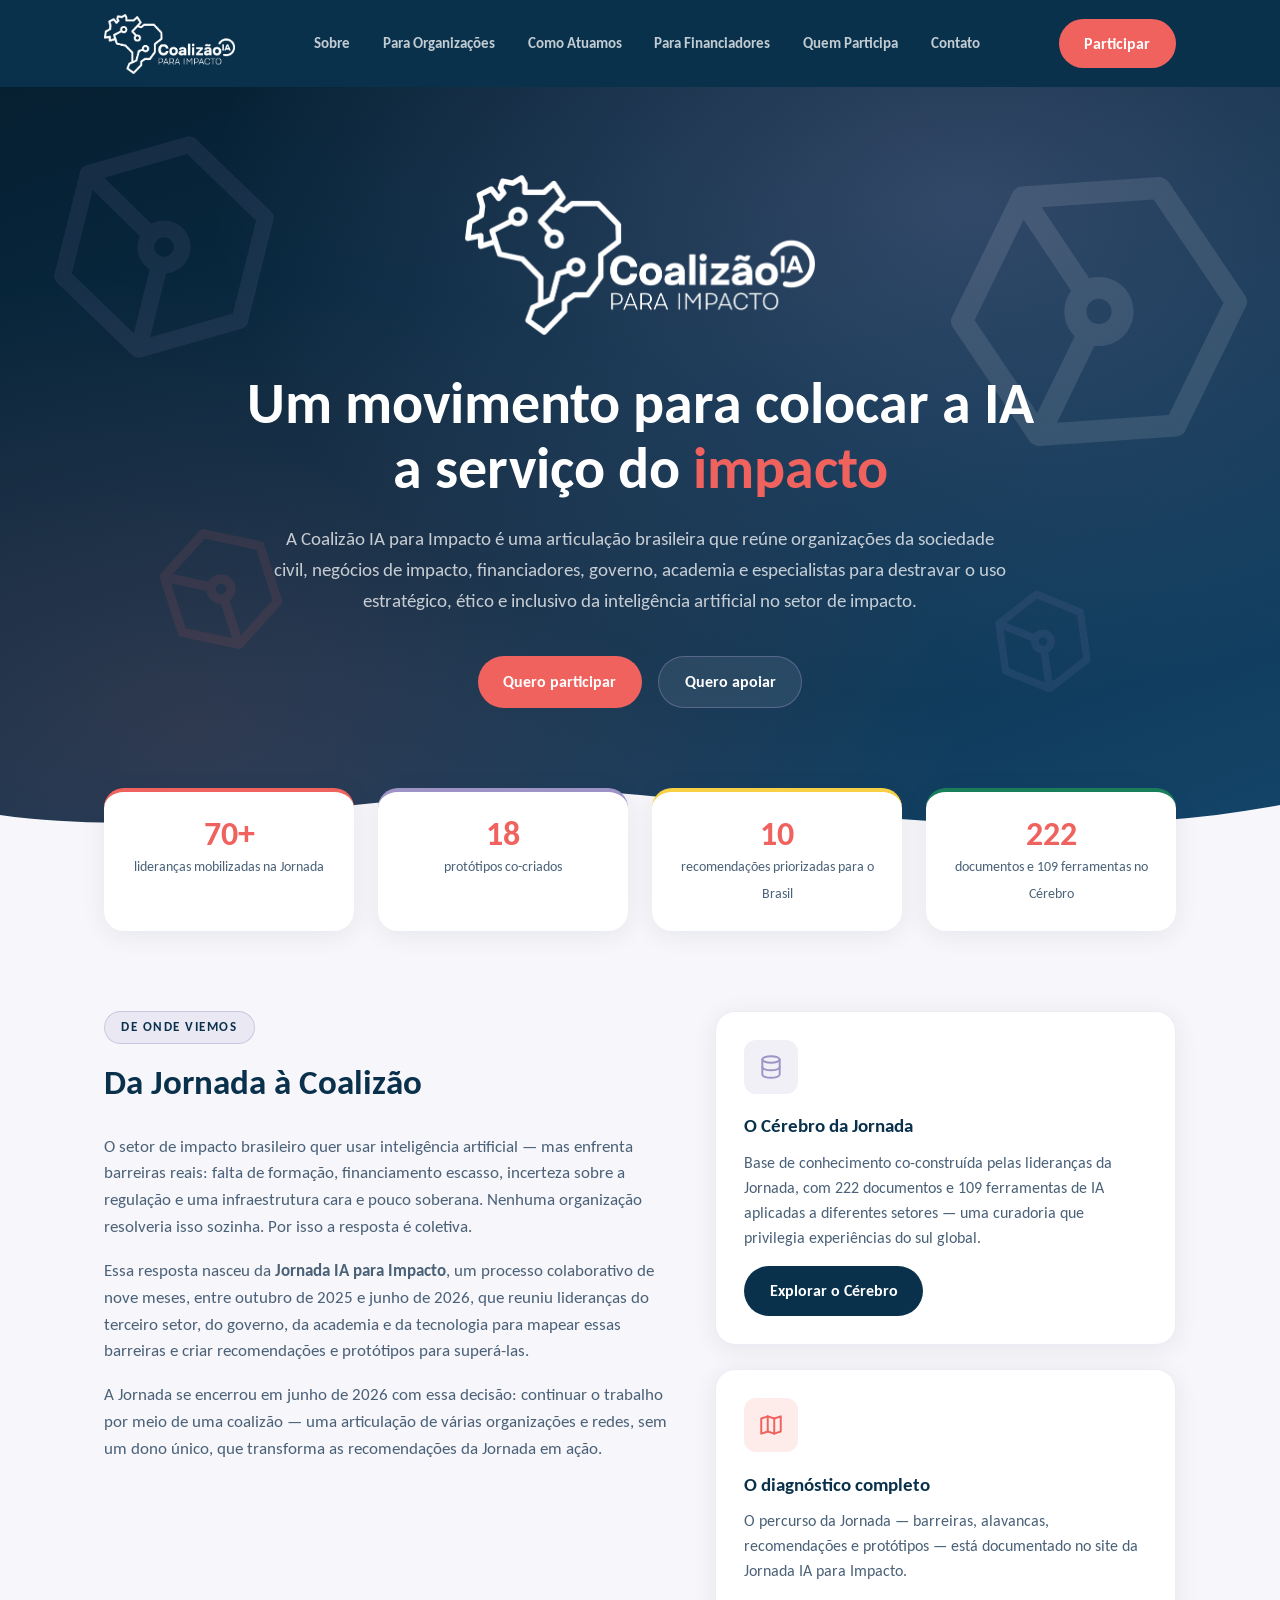
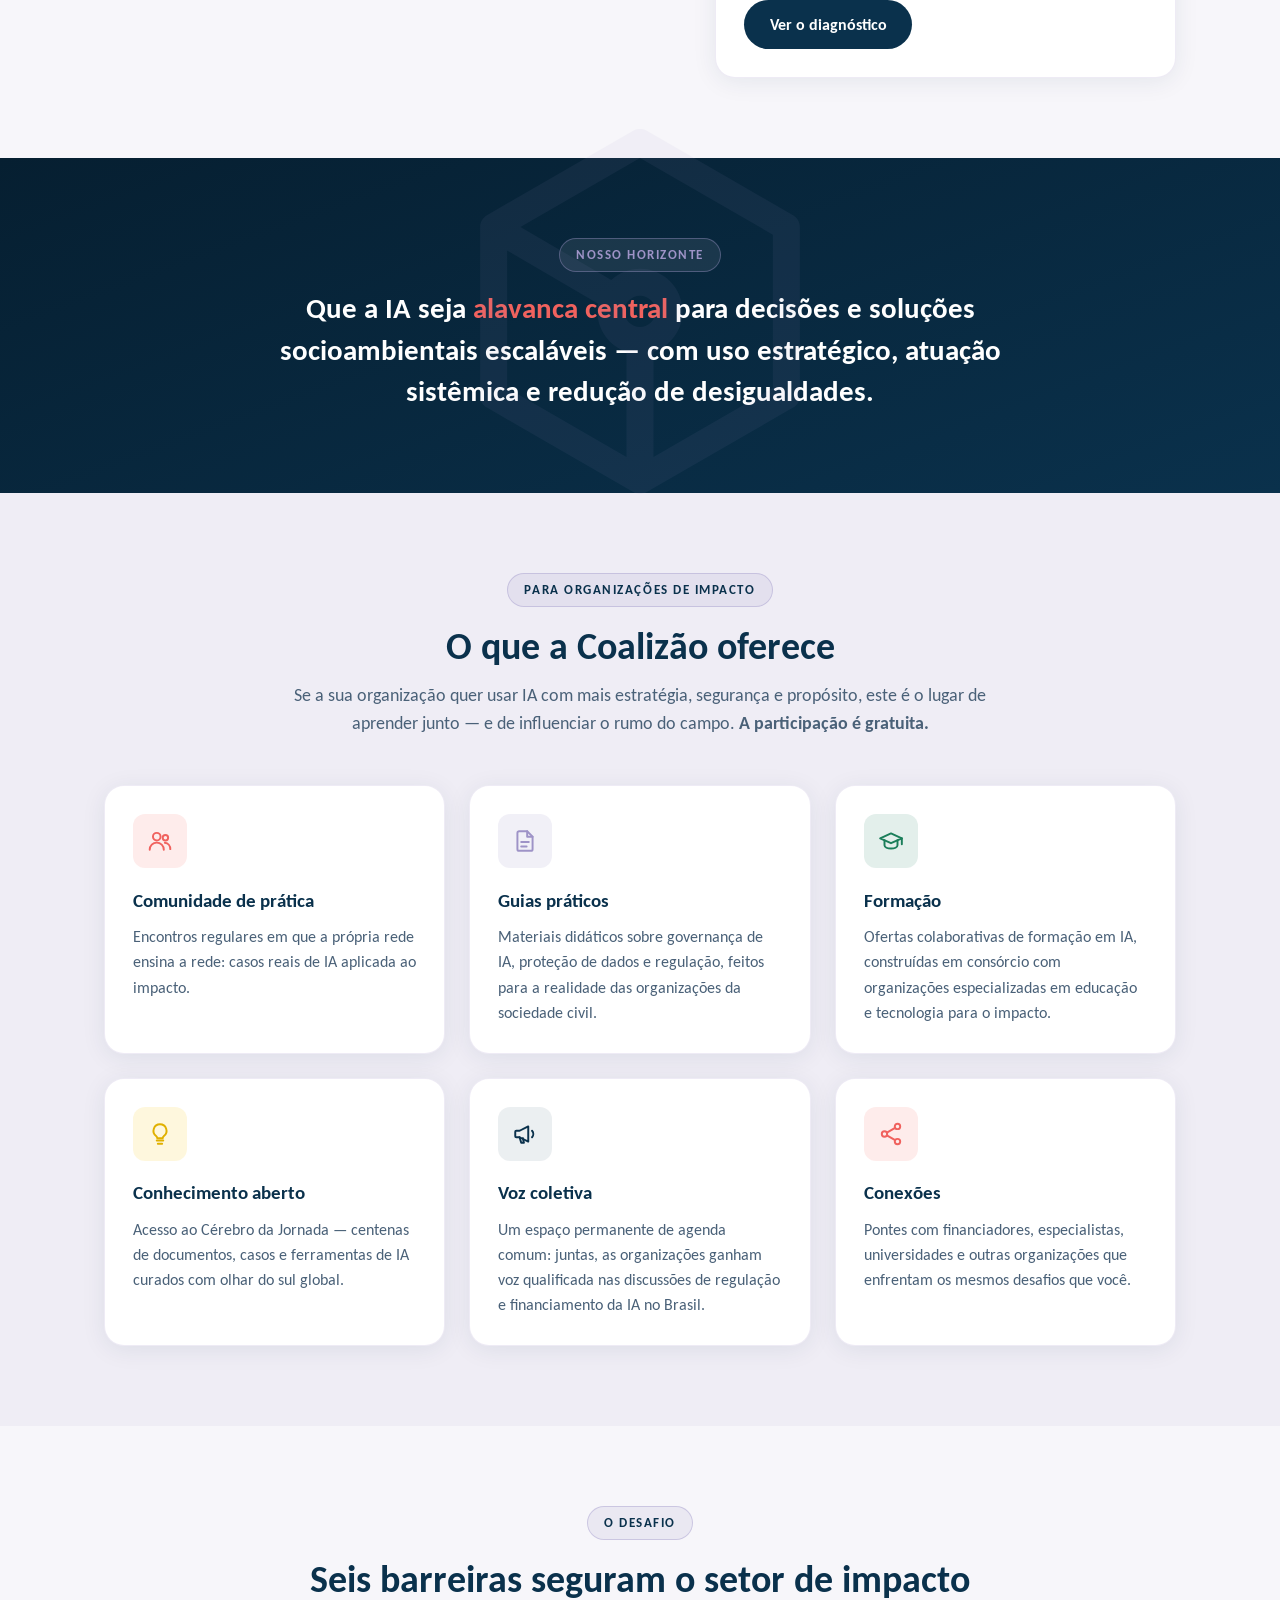
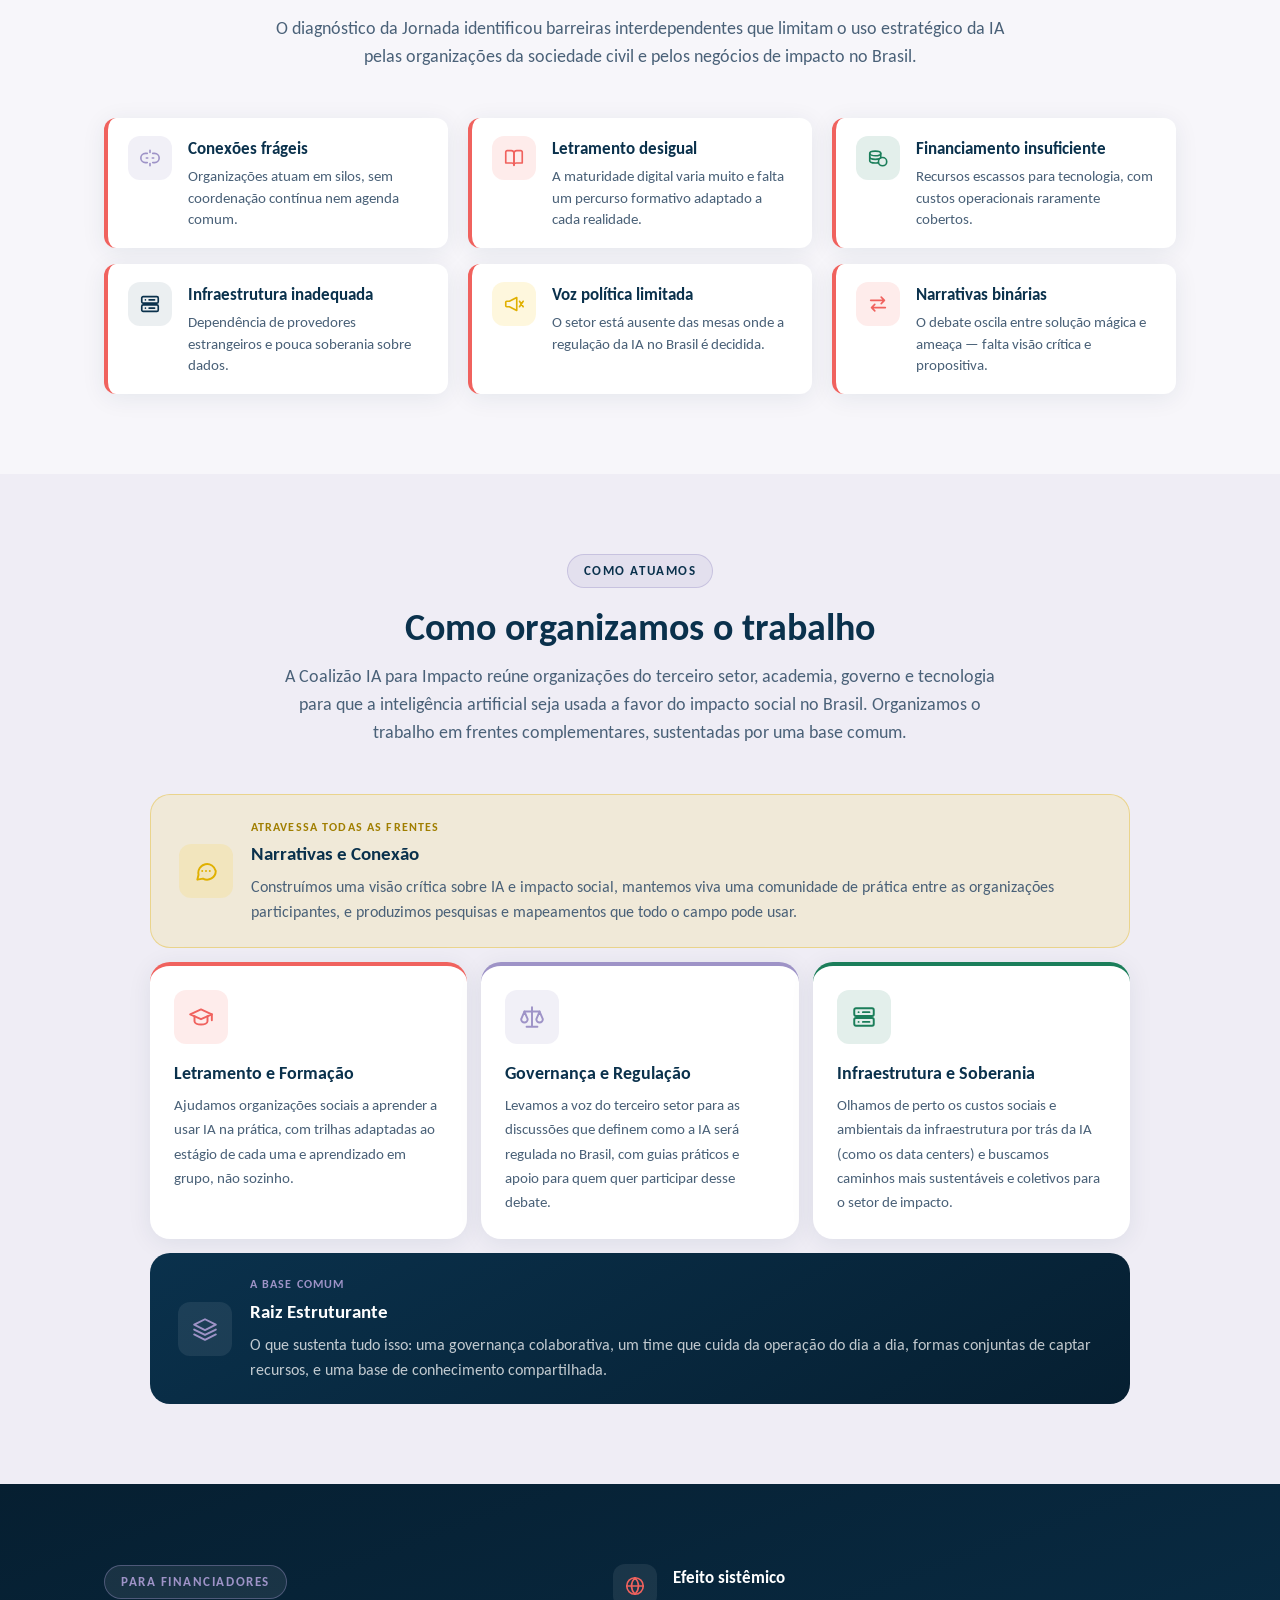
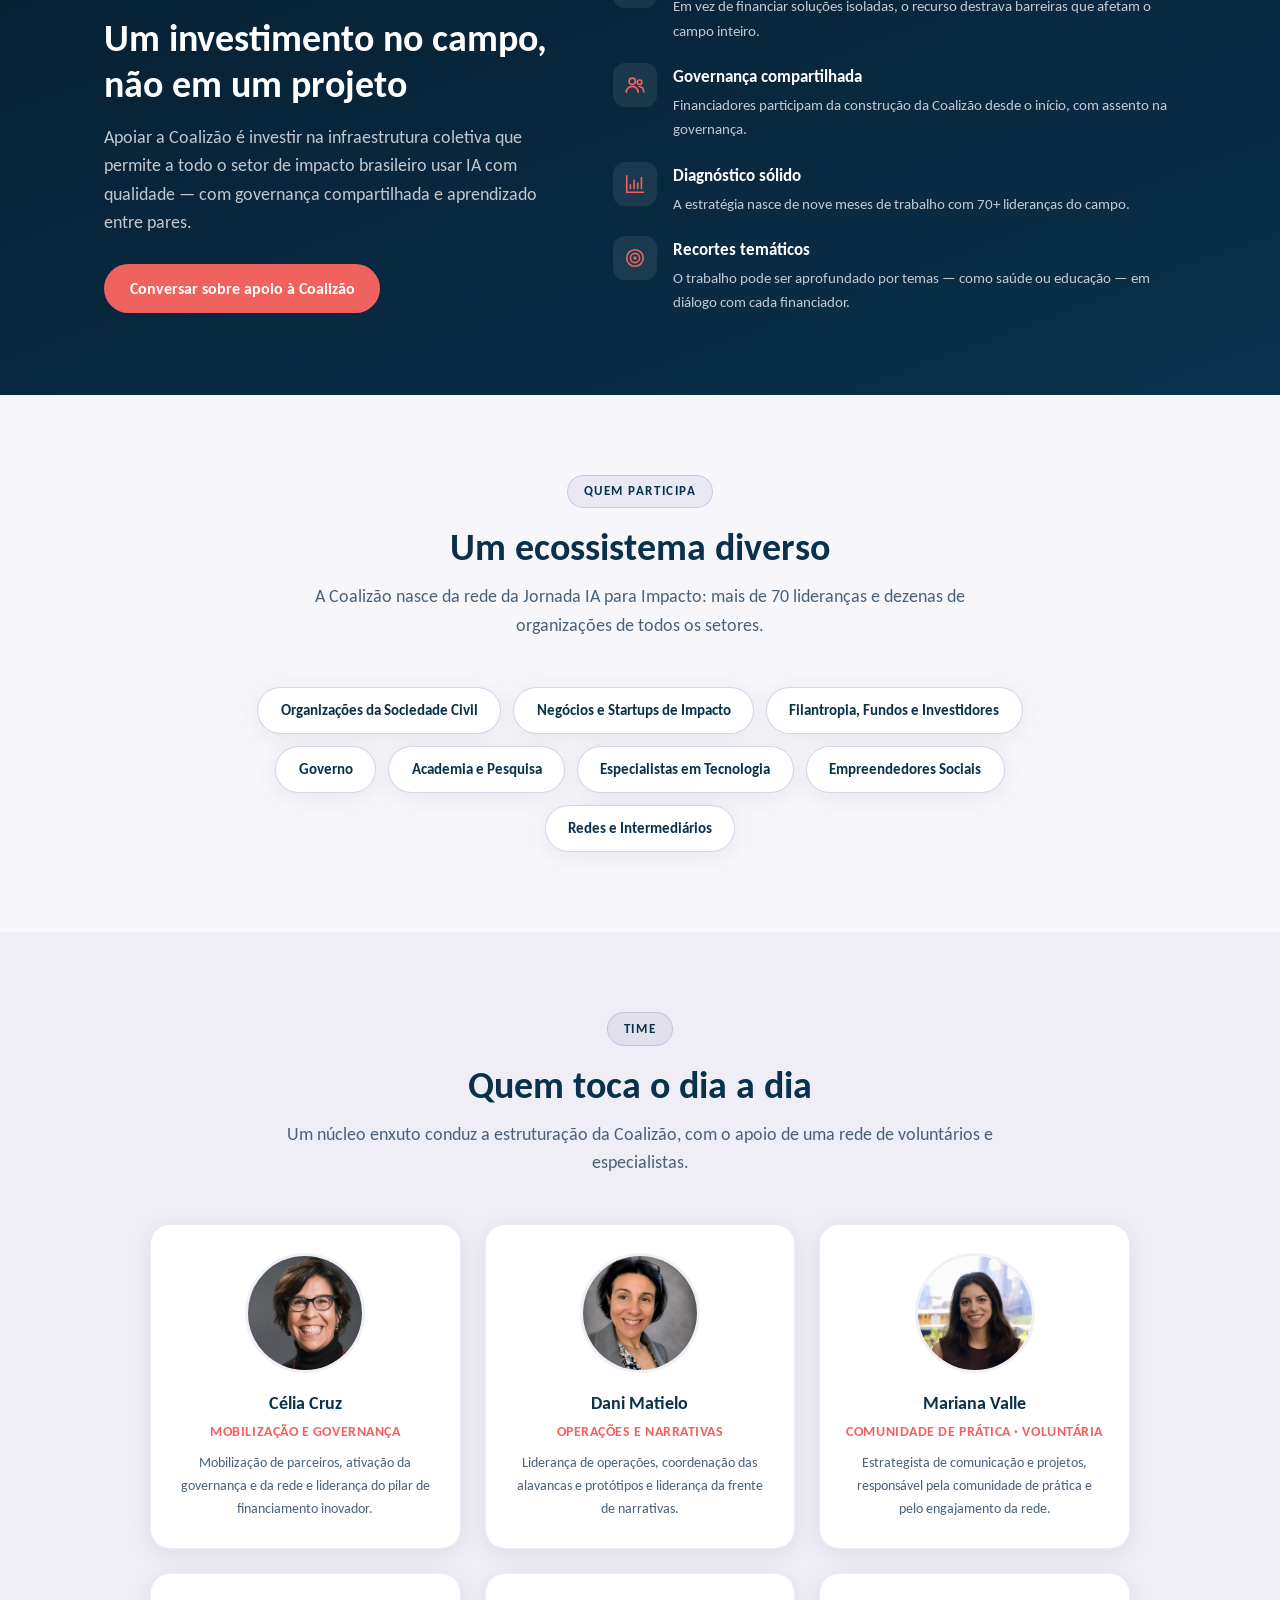
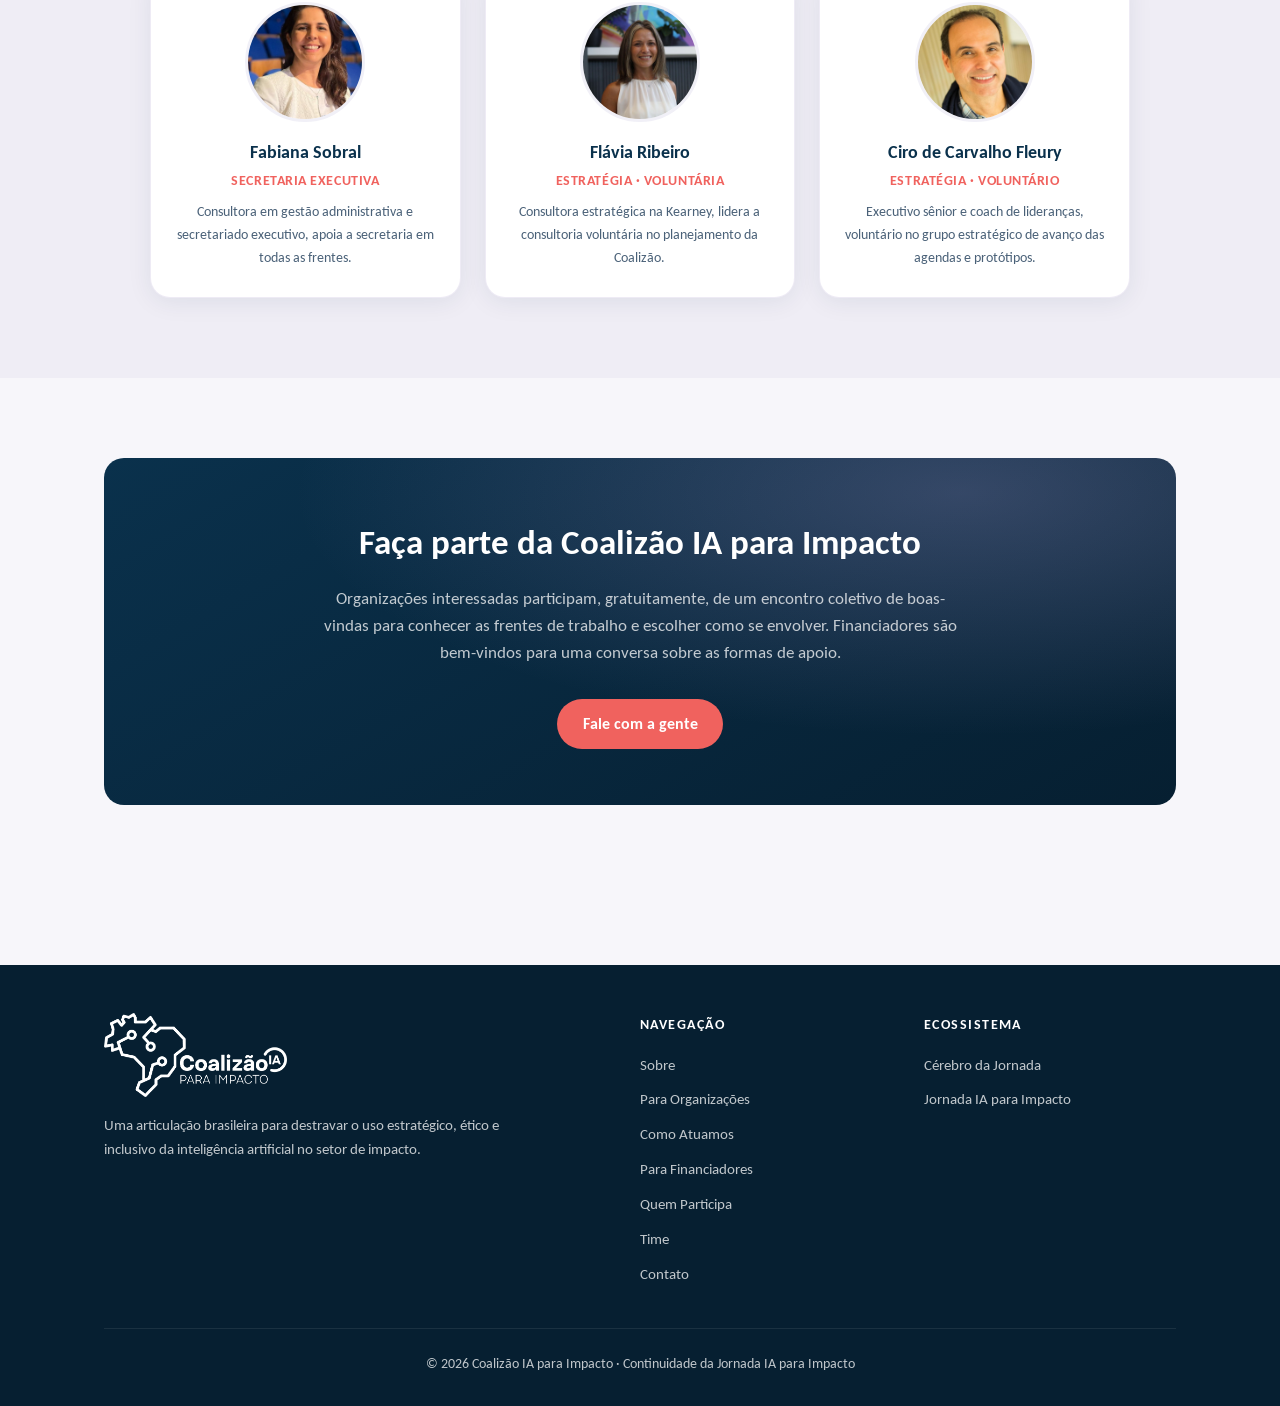
==== commit b65295e1: "Oculta a grade de logos e troca Quem faz parte por Quem participa Logo no site sinaliza apoio formal" ====
--- a/index.html
+++ b/index.html
@@ -60,7 +60,7 @@
         <li><a href="#organizacoes">Para Organizações</a></li>
         <li><a href="#como-atuamos">Como Atuamos</a></li>
         <li><a href="#financiadores">Para Financiadores</a></li>
-        <li><a href="#quem-faz-parte">Quem Faz Parte</a></li>
+        <li><a href="#quem-participa">Quem Participa</a></li>
         <li><a href="contato.html">Contato</a></li>
       </ul>
       <a class="btn btn-primary" href="#participar">Participar</a>
@@ -415,17 +415,20 @@
     </div>
   </section>
 
-  <!-- ============ Quem faz parte ============ -->
-  <section class="section" id="quem-faz-parte">
+  <!-- ============ Quem participa ============ -->
+  <section class="section" id="quem-participa">
     <div class="container">
       <div class="section-head">
-        <span class="kicker">Quem faz parte</span>
-        <h2>Uma coalizão é feita de seus membros</h2>
+        <span class="kicker">Quem participa</span>
+        <h2>Um ecossistema diverso</h2>
         <p>
-          Organizações que já estão à mesa — como financiadoras, parceiras técnicas
-          ou redes participantes — construindo a Coalizão desde o início.
+          A Coalizão nasce da rede da Jornada IA para Impacto: mais de 70 lideranças
+          e dezenas de organizações de todos os setores.
         </p>
       </div>
+      <!--
+        Grade de logos oculta até o grupo decidir o que significa aparecer com logo
+        no site (apoio formal x participação na rede) — semanal de 14/10/2026.
       <div class="logo-wall">
         <div class="logo-item"><img src="assets/logos/feac.png" alt="FEAC"></div>
         <div class="logo-item"><img src="assets/logos/instituto-sabin.png" alt="Instituto Sabin"></div>
@@ -441,10 +444,8 @@
         <div class="logo-item"><img src="assets/logos/abcr.png" alt="ABCR — Associação Brasileira de Captadores de Recursos"></div>
         <div class="logo-item"><img src="assets/logos/philantropics.png" alt="Philantropics"></div>
       </div>
-      <p class="logo-wall-note">
-        ... e as mais de 70 lideranças e dezenas de organizações da rede da Jornada IA para Impacto.
-      </p>
-      <div class="chip-grid" style="margin-top:2rem;">
+      -->
+      <div class="chip-grid">
         <span class="chip">Organizações da Sociedade Civil</span>
         <span class="chip">Negócios e Startups de Impacto</span>
         <span class="chip">Filantropia, Fundos e Investidores</span>
@@ -544,7 +545,7 @@
             <li><a href="#organizacoes">Para Organizações</a></li>
             <li><a href="#como-atuamos">Como Atuamos</a></li>
             <li><a href="#financiadores">Para Financiadores</a></li>
-            <li><a href="#quem-faz-parte">Quem Faz Parte</a></li>
+            <li><a href="#quem-participa">Quem Participa</a></li>
             <li><a href="#time">Time</a></li>
             <li><a href="contato.html">Contato</a></li>
           </ul>
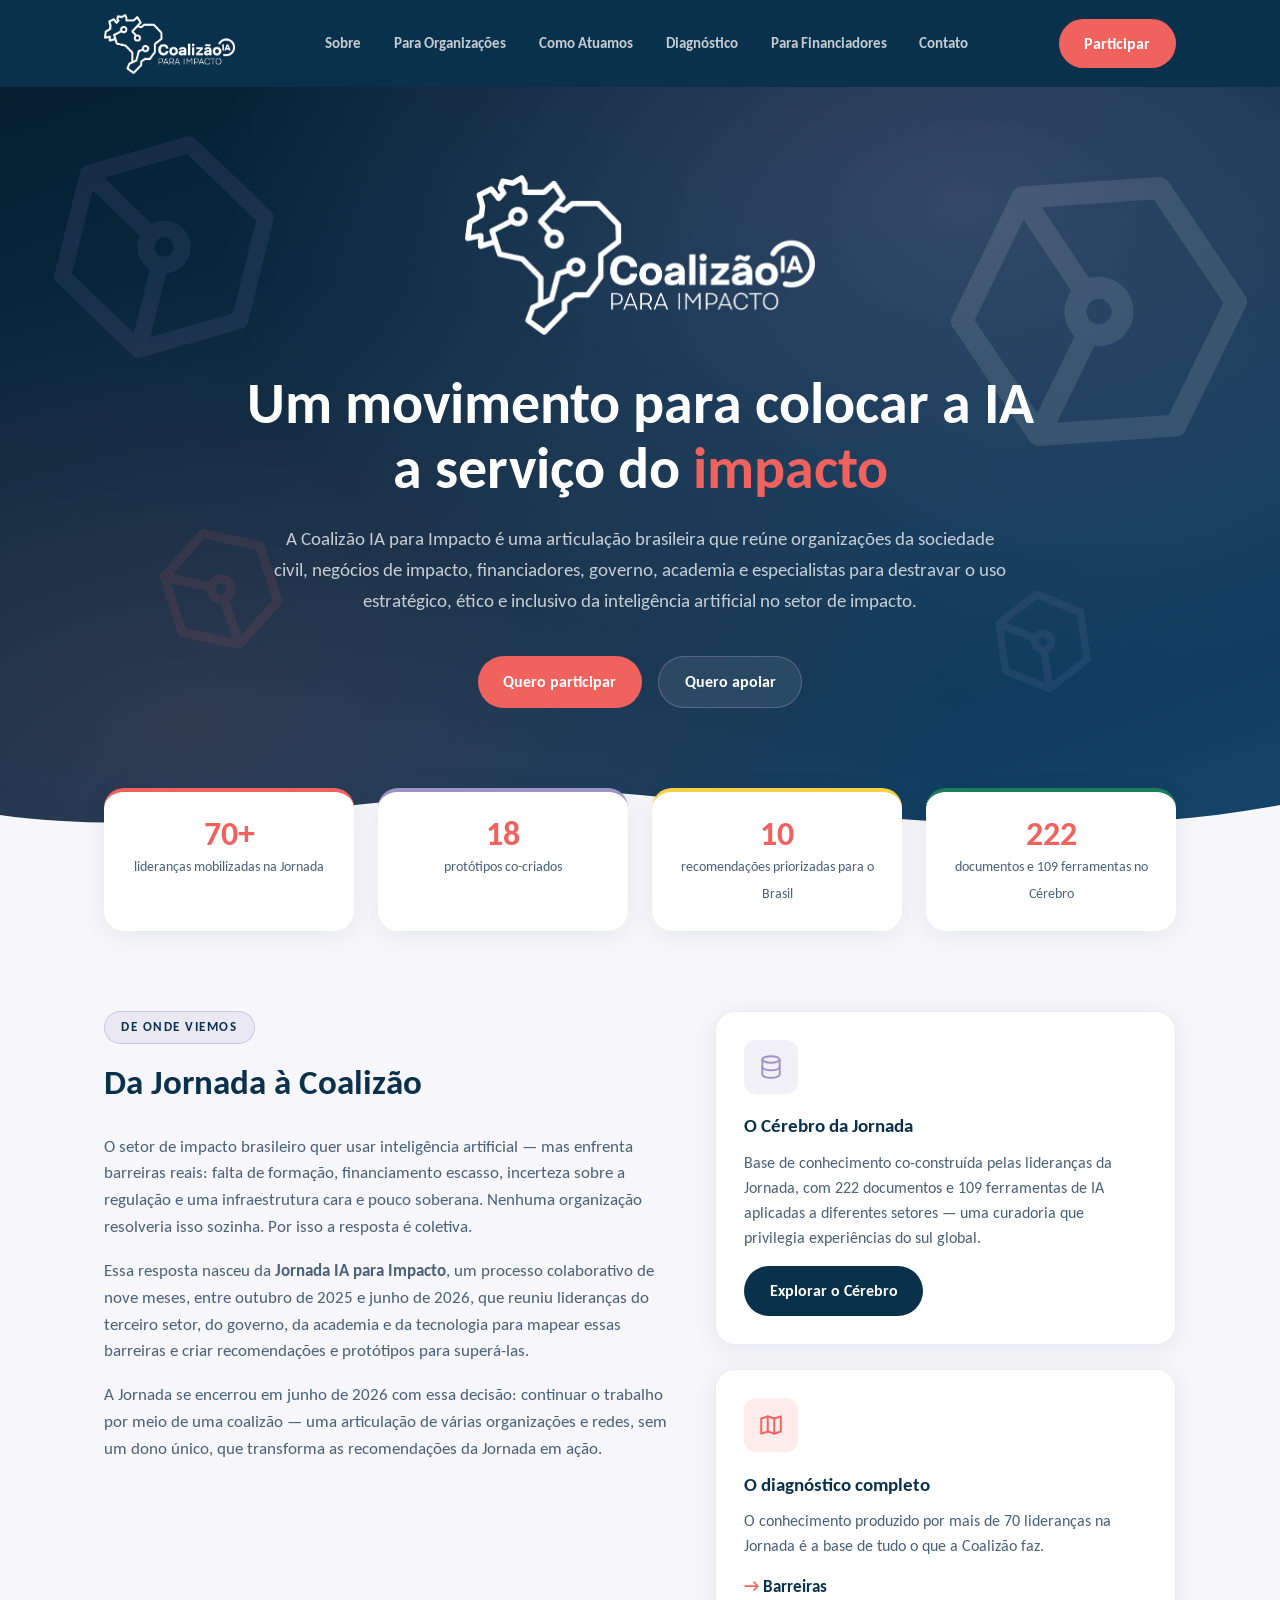
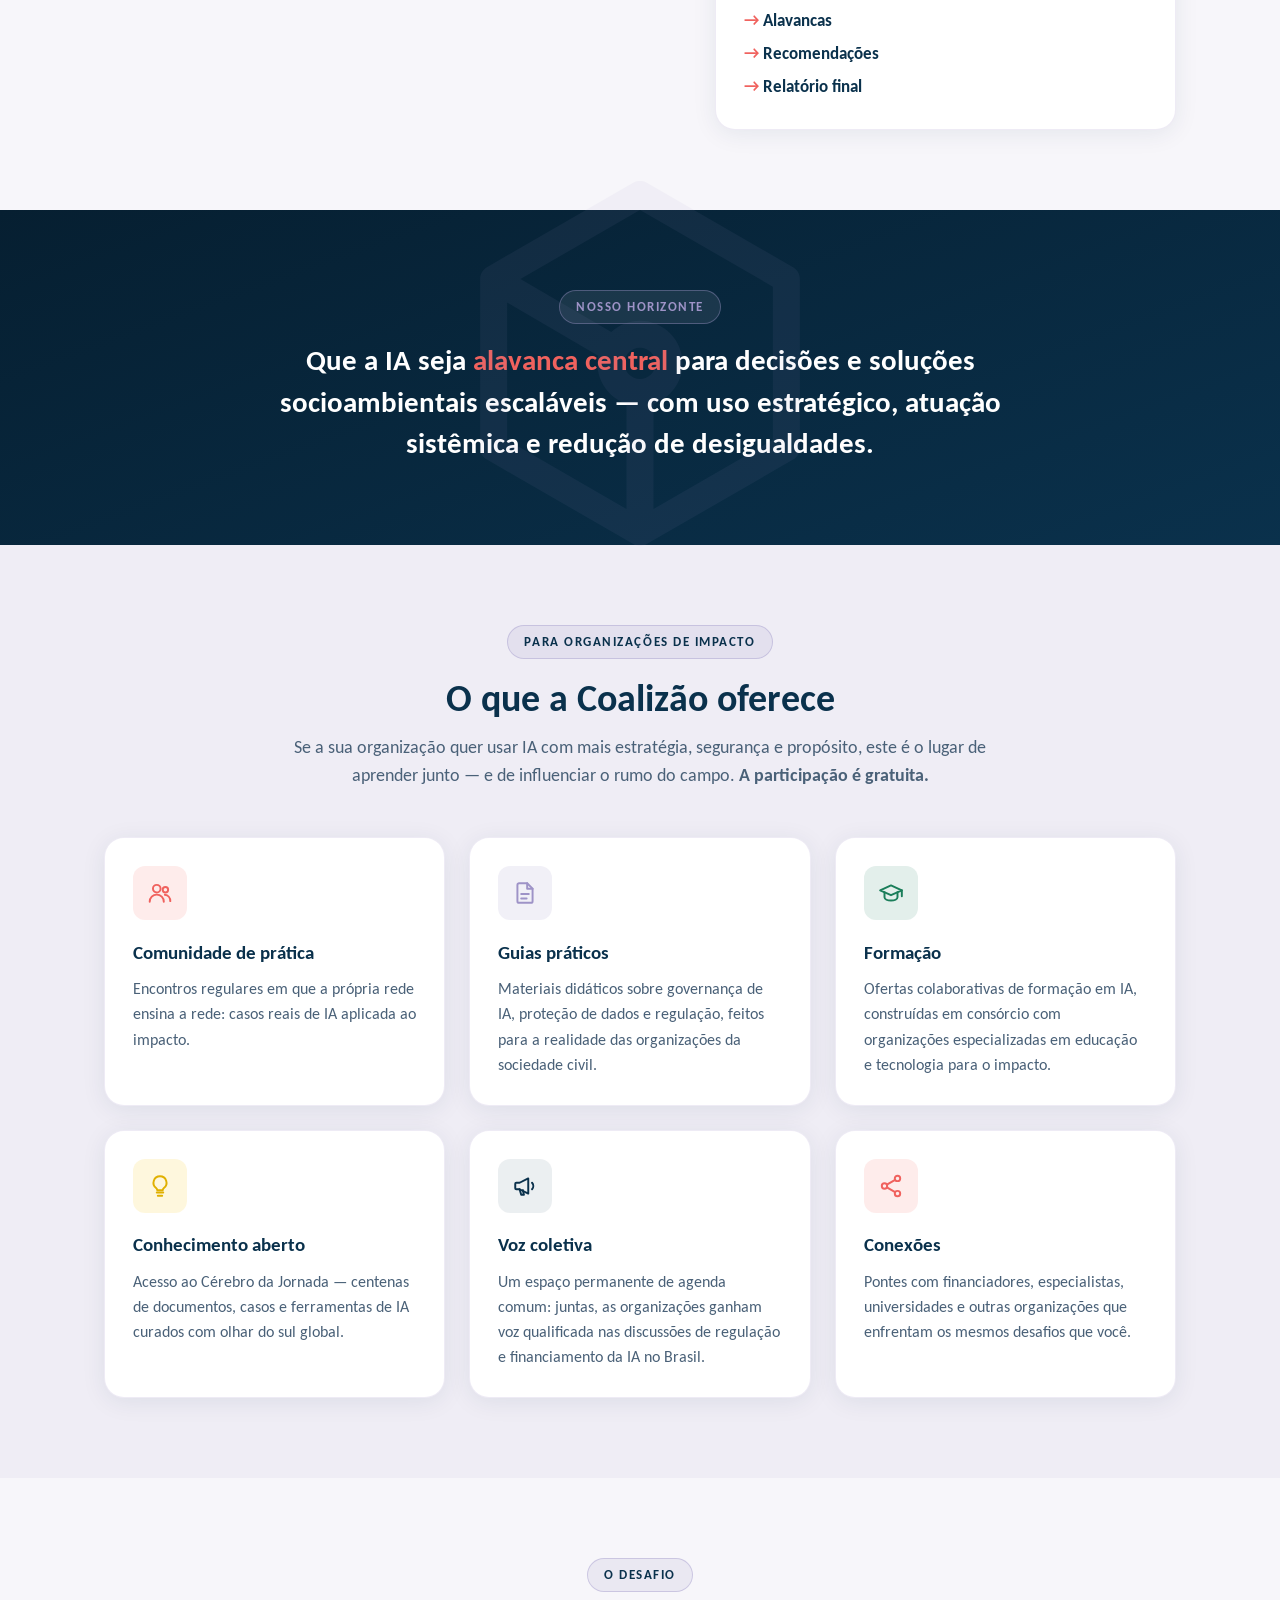
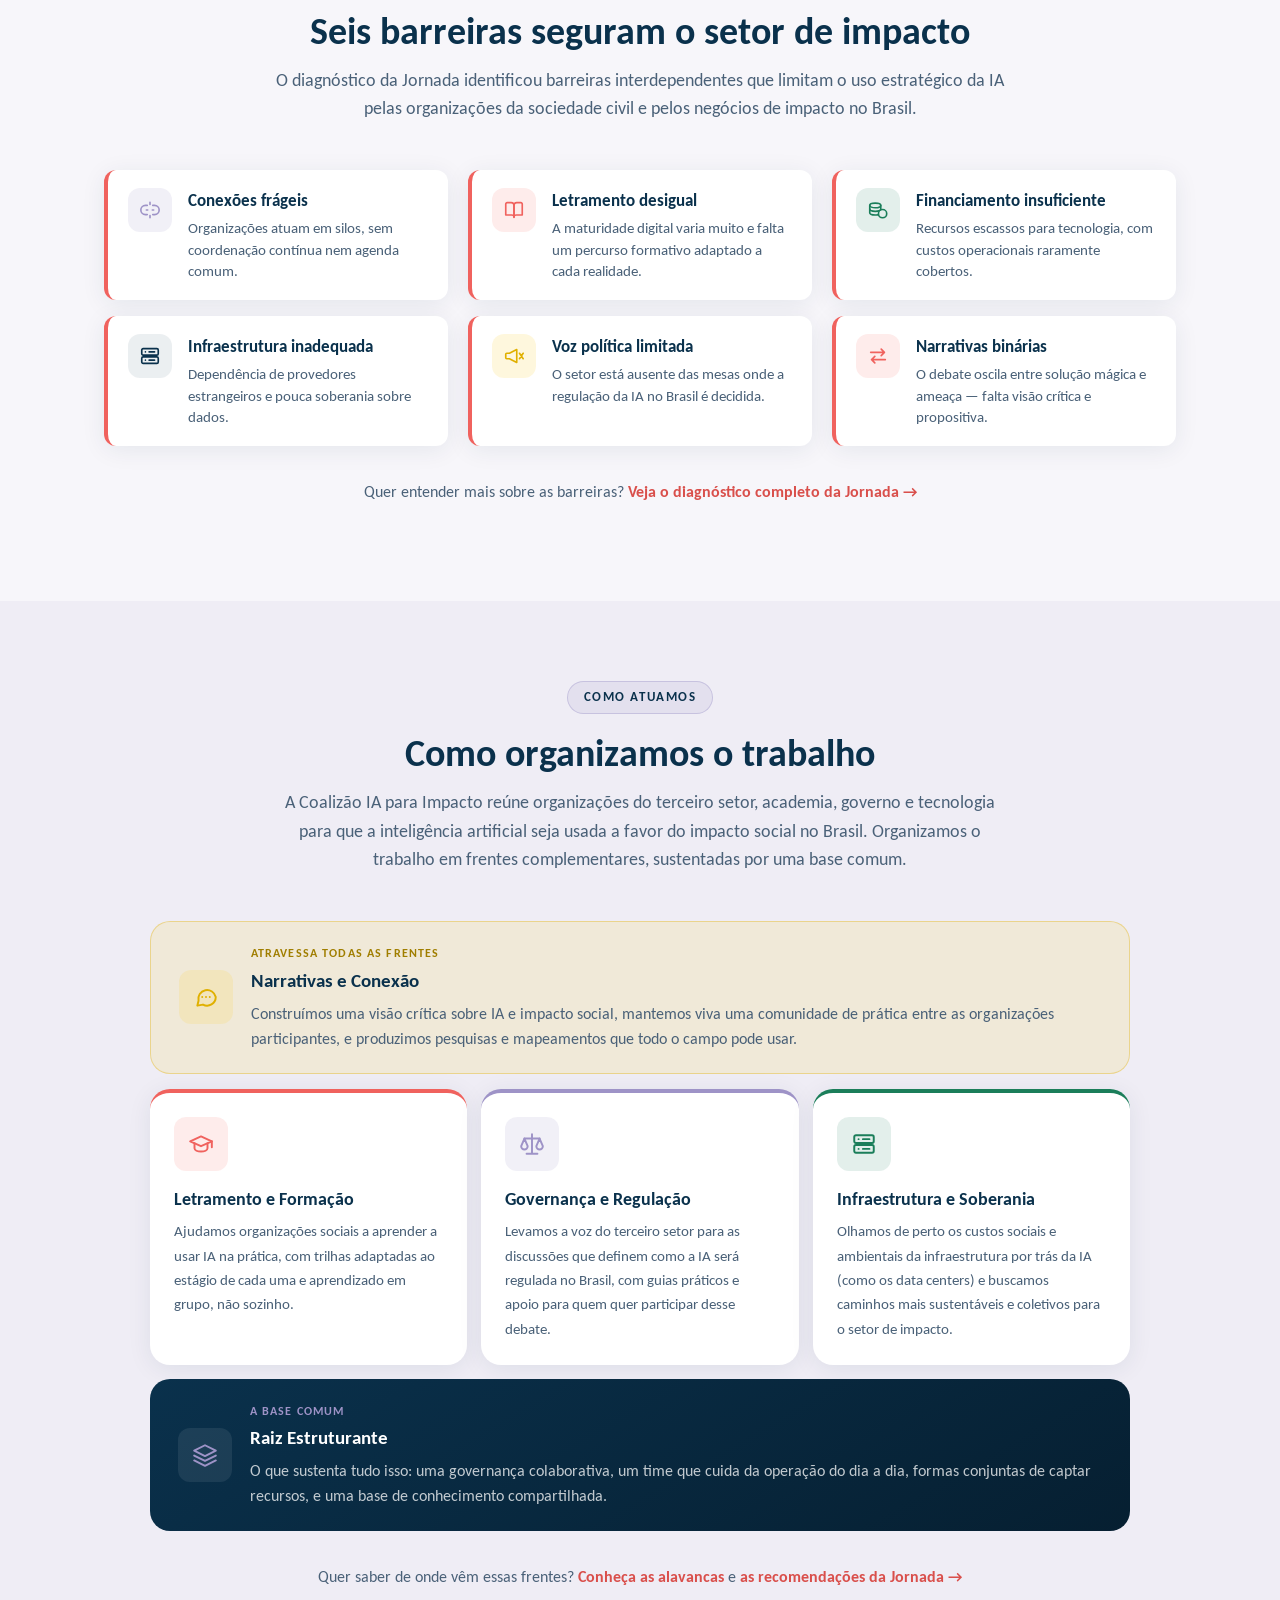
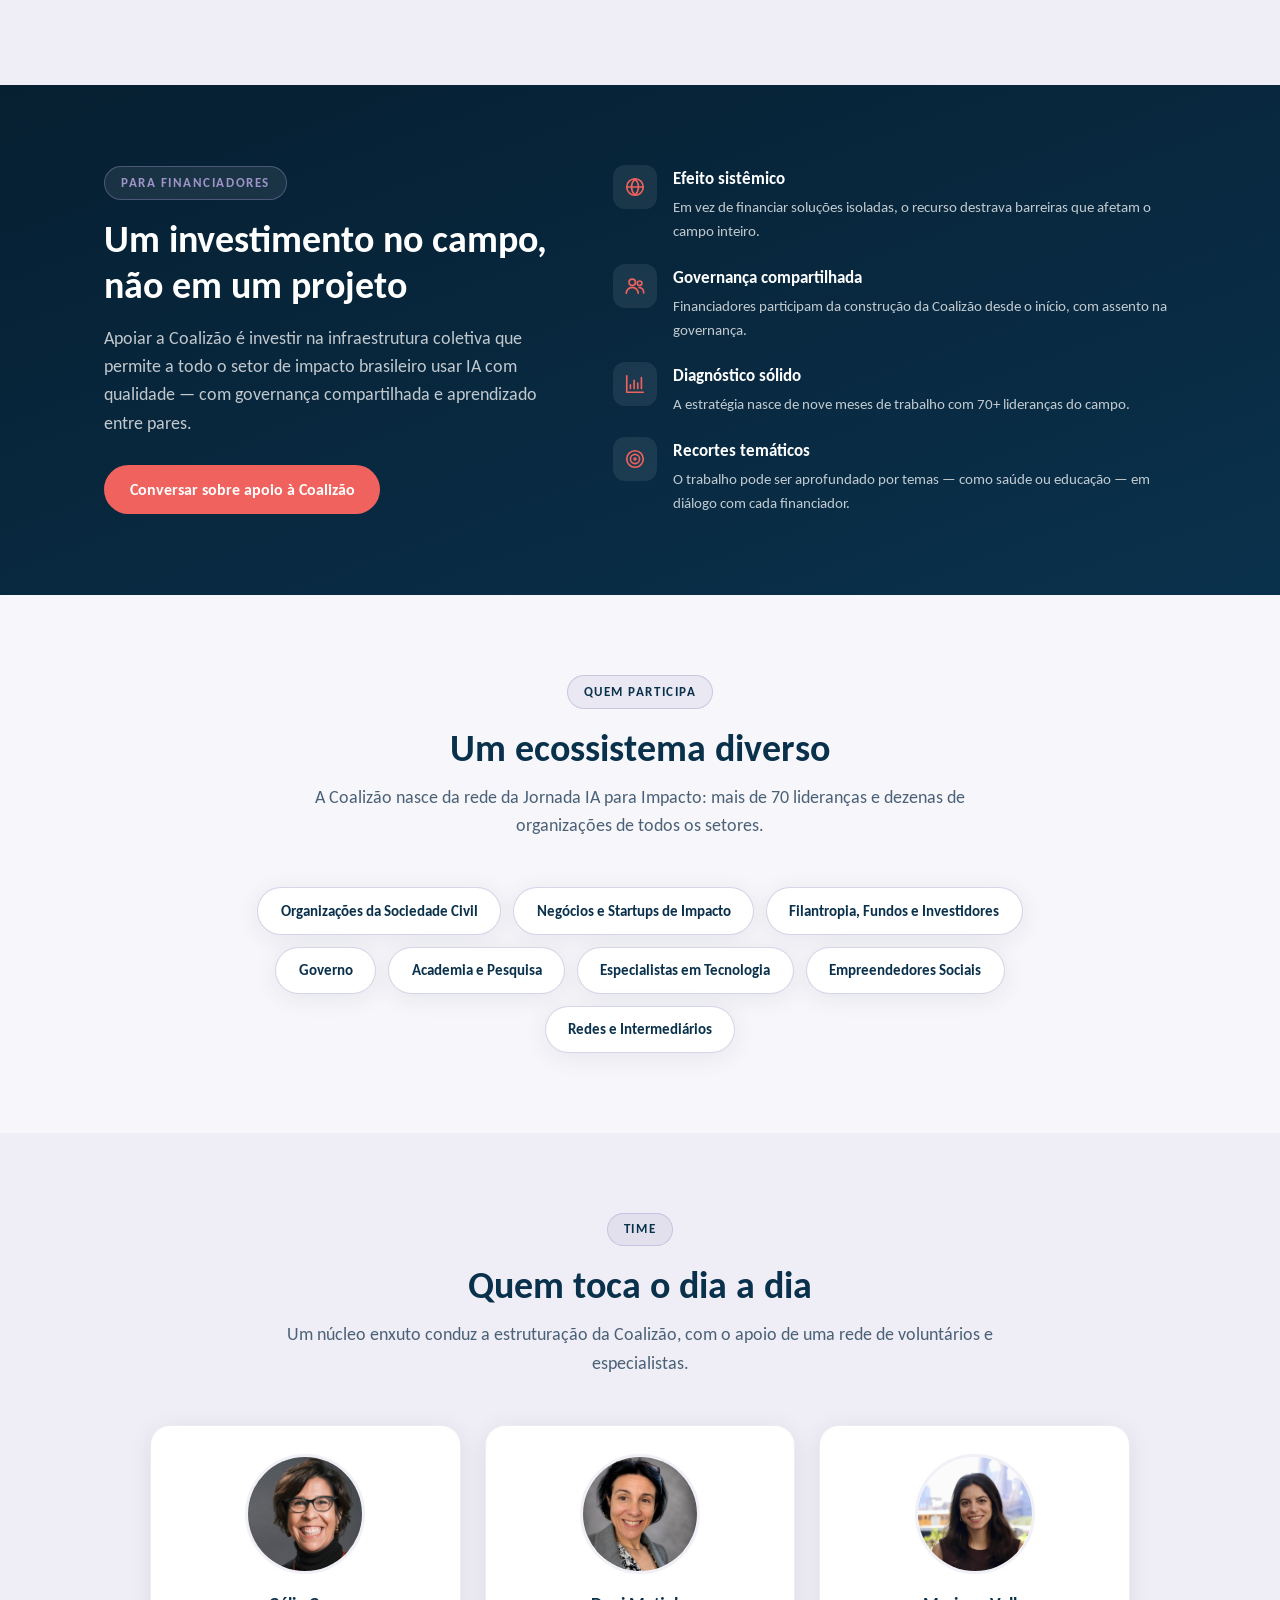
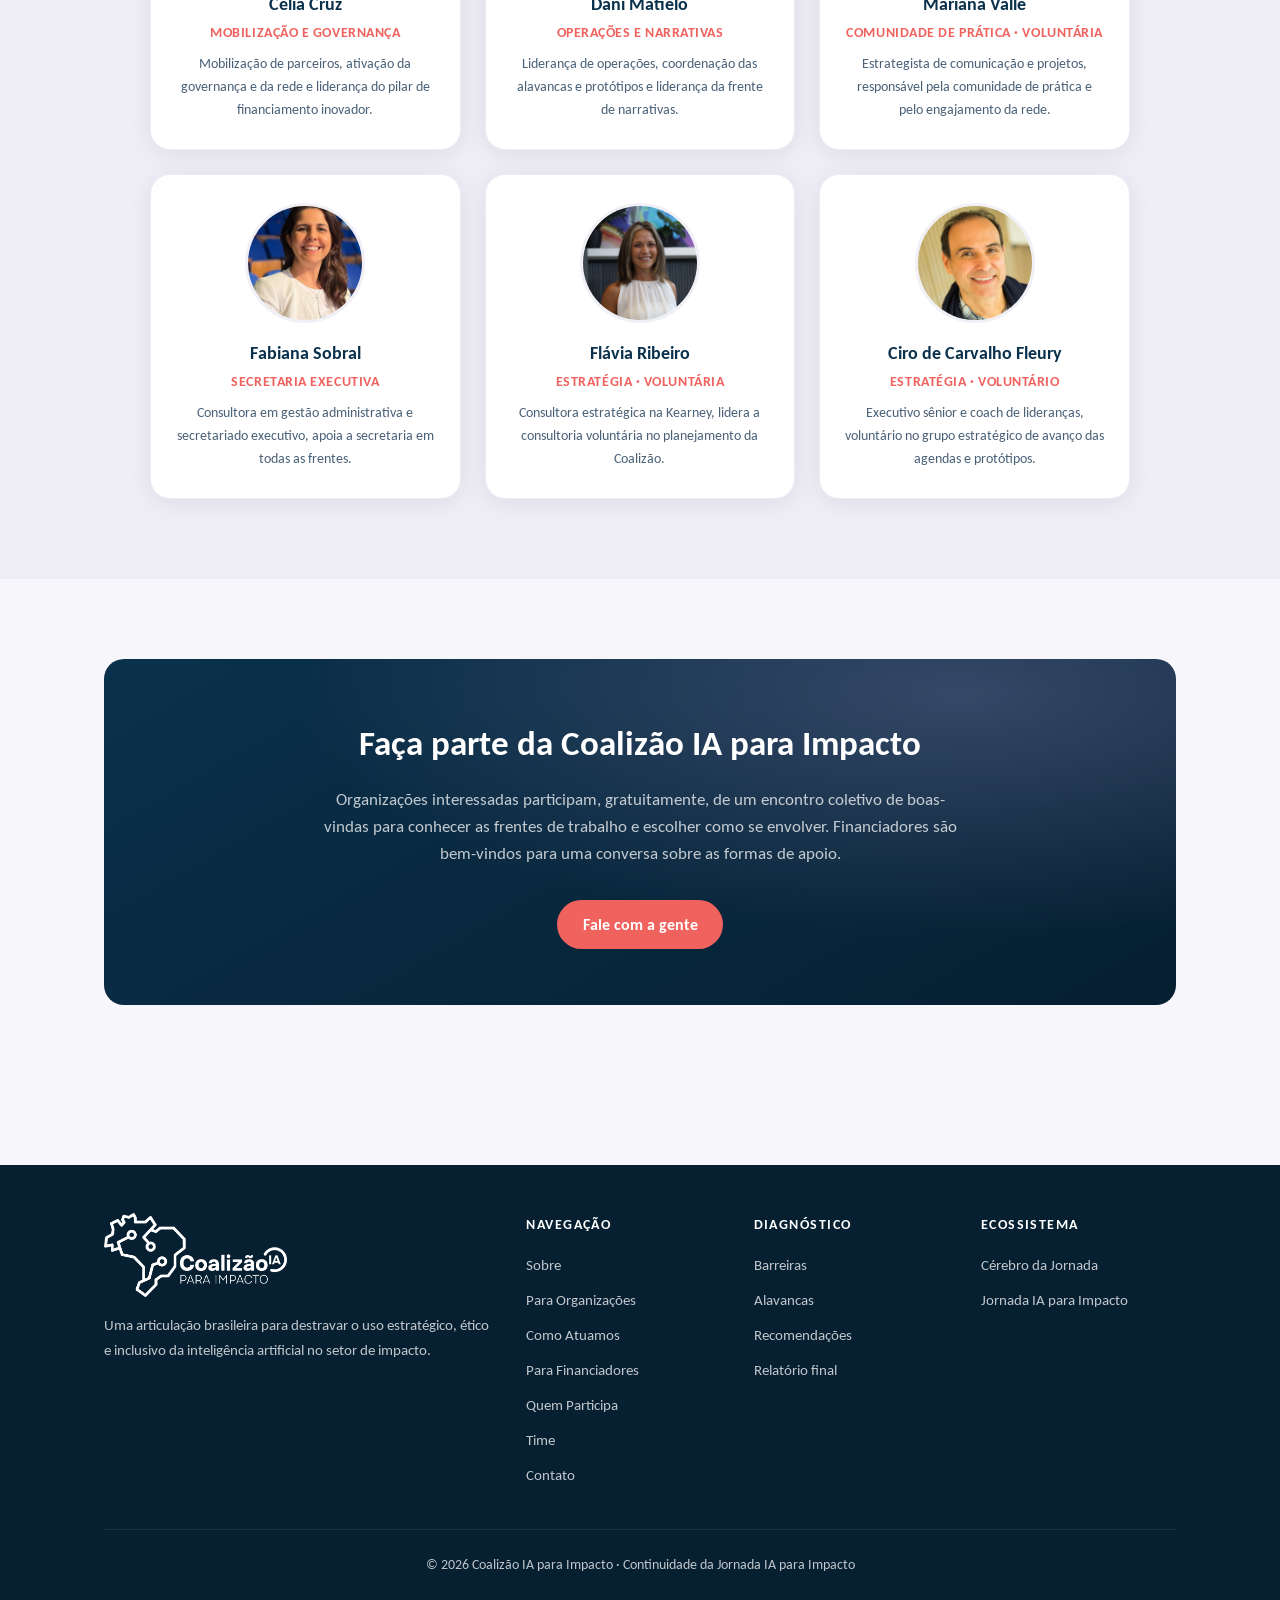
==== commit b7207121: "Subpaginas do diagnostico da Jornada: barreiras, alavancas, recomendacoes e relatorio Conteudo repli" ====
--- a/index.html
+++ b/index.html
@@ -22,33 +22,6 @@
 </head>
 <body>
 
-  <!-- Insígnia da marca + ícones temáticos -->
-  <svg xmlns="http://www.w3.org/2000/svg" style="display:none" aria-hidden="true">
-    <symbol id="insignia" viewBox="0 0 851.42 972">
-      <path d="M833.42,229.83L443.71,4.83c-11.14-6.43-24.86-6.43-36,0L18,229.83c-11.14,6.42-18,18.32-18,31.17v450c0,12.86,6.86,24.75,18,31.17l389.71,225c1.08.63,2.21,1.14,3.33,1.64.29.13.55.29.84.41,1.9.79,3.86,1.36,5.84,1.81.53.12,1.06.22,1.6.32,2.12.38,4.25.64,6.39.64s4.27-.26,6.39-.64c.54-.1,1.07-.2,1.6-.32,1.98-.45,3.94-1.02,5.84-1.81.29-.12.55-.29.84-.41,1.12-.5,2.25-1.01,3.33-1.64l389.72-225c11.14-6.42,18-18.32,18-31.17v-450c0-12.86-6.86-24.75-18-31.17ZM72,324.1l242.32,141.39c-1.22,6.66-1.95,13.5-1.95,20.51,0,49.91,32.46,92.29,77.34,107.38v280.26l-317.71-183.43v-366.11ZM425.71,527.34c-22.8,0-41.34-18.54-41.34-41.34s18.54-41.35,41.34-41.35,41.34,18.55,41.34,41.35-18.54,41.34-41.34,41.34ZM779.42,690.21l-317.72,183.43v-280.26c44.88-15.09,77.34-57.48,77.34-107.38,0-62.5-50.84-113.35-113.34-113.35-29.46,0-56.25,11.39-76.42,29.89l-241.92-141.16L425.71,77.57l353.72,204.21v408.43Z"/>
-    </symbol>
-    <symbol id="i-users" viewBox="0 0 24 24"><circle cx="9" cy="8" r="3.5"/><path d="M2.5 20c0-3.6 2.9-6.5 6.5-6.5s6.5 2.9 6.5 6.5"/><circle cx="17" cy="9" r="2.5"/><path d="M16.5 13.6c3 .3 5 2.8 5 5.9"/></symbol>
-    <symbol id="i-file" viewBox="0 0 24 24"><path d="M14 3H6.5A1.5 1.5 0 0 0 5 4.5v15A1.5 1.5 0 0 0 6.5 21h11a1.5 1.5 0 0 0 1.5-1.5V8z"/><path d="M14 3v5h5"/><path d="M8.5 13h7M8.5 17h5"/></symbol>
-    <symbol id="i-cap" viewBox="0 0 24 24"><path d="M2 9.5 12 5l10 4.5-10 4.5z"/><path d="M6 11.3V16c0 1.7 2.7 3 6 3s6-1.3 6-3v-4.7"/><path d="M22 9.5V15"/></symbol>
-    <symbol id="i-bulb" viewBox="0 0 24 24"><path d="M9 18h6M10 21h4"/><path d="M12 3a6 6 0 0 0-3.6 10.8c.6.5 1.1 1.3 1.1 2.2h5c0-.9.5-1.7 1.1-2.2A6 6 0 0 0 12 3z"/></symbol>
-    <symbol id="i-megaphone" viewBox="0 0 24 24"><path d="M3 10v4a1 1 0 0 0 1 1h3l8 4V5L7 9H4a1 1 0 0 0-1 1z"/><path d="M18.5 9a4.5 4.5 0 0 1 0 6"/><path d="M7 15l1.5 5h2.5l-1-4.2"/></symbol>
-    <symbol id="i-voice-off" viewBox="0 0 24 24"><path d="M3 10v4a1 1 0 0 0 1 1h3l8 4V5L7 9H4a1 1 0 0 0-1 1z"/><path d="M18 9l4 6M22 9l-4 6"/></symbol>
-    <symbol id="i-share" viewBox="0 0 24 24"><circle cx="18" cy="5" r="2.5"/><circle cx="6" cy="12" r="2.5"/><circle cx="18" cy="19" r="2.5"/><path d="M8.2 10.8l7.6-4.5M8.2 13.2l7.6 4.5"/></symbol>
-    <symbol id="i-unlink" viewBox="0 0 24 24"><path d="M9 17H7a5 5 0 0 1 0-10h2"/><path d="M15 7h2a5 5 0 0 1 0 10h-2"/><path d="M12 3.5v2.5M12 18v2.5M8 12h1.5M14.5 12H16"/></symbol>
-    <symbol id="i-book" viewBox="0 0 24 24"><path d="M3 5.5A1.5 1.5 0 0 1 4.5 4H9a3 3 0 0 1 3 3v13a2.5 2.5 0 0 0-2.5-2.5H3z"/><path d="M21 5.5A1.5 1.5 0 0 0 19.5 4H15a3 3 0 0 0-3 3v13a2.5 2.5 0 0 1 2.5-2.5H21z"/></symbol>
-    <symbol id="i-coins" viewBox="0 0 24 24"><ellipse cx="9" cy="7" rx="6" ry="2.5"/><path d="M3 7v4c0 1.4 2.7 2.5 6 2.5s6-1.1 6-2.5V7"/><path d="M3 11v4c0 1.4 2.7 2.5 6 2.5.9 0 1.8-.1 2.6-.2"/><circle cx="17" cy="16" r="4.5"/></symbol>
-    <symbol id="i-server" viewBox="0 0 24 24"><rect x="3" y="4" width="18" height="7" rx="1.5"/><rect x="3" y="13" width="18" height="7" rx="1.5"/><path d="M7 7.5h.01M7 16.5h.01M11 7.5h6M11 16.5h6"/></symbol>
-    <symbol id="i-arrows" viewBox="0 0 24 24"><path d="M4 8h15M15.5 4.5 19 8l-3.5 3.5"/><path d="M20 16H5M8.5 12.5 5 16l3.5 3.5"/></symbol>
-    <symbol id="i-globe" viewBox="0 0 24 24"><circle cx="12" cy="12" r="9"/><path d="M3 12h18M12 3c2.5 2.6 3.8 5.6 3.8 9s-1.3 6.4-3.8 9c-2.5-2.6-3.8-5.6-3.8-9S9.5 5.6 12 3z"/></symbol>
-    <symbol id="i-chart" viewBox="0 0 24 24"><path d="M3 3v18h18"/><path d="M7 17v-4M11 17V8M15 17v-6M19 17V5"/></symbol>
-    <symbol id="i-target" viewBox="0 0 24 24"><circle cx="12" cy="12" r="9"/><circle cx="12" cy="12" r="5"/><circle cx="12" cy="12" r="1"/></symbol>
-    <symbol id="i-scale" viewBox="0 0 24 24"><path d="M12 3v18M7 21h10M5 7h14"/><path d="M5 7l-3 7a3 3 0 0 0 6 0z"/><path d="M19 7l-3 7a3 3 0 0 0 6 0z"/></symbol>
-    <symbol id="i-layers" viewBox="0 0 24 24"><path d="M12 3 2 8l10 5 10-5z"/><path d="M2 12.5l10 5 10-5"/><path d="M2 17l10 5 10-5"/></symbol>
-    <symbol id="i-map" viewBox="0 0 24 24"><path d="M9 4 3 6v14l6-2 6 2 6-2V4l-6 2z"/><path d="M9 4v14M15 6v14"/></symbol>
-    <symbol id="i-database" viewBox="0 0 24 24"><ellipse cx="12" cy="5" rx="8" ry="3"/><path d="M4 5v14c0 1.7 3.6 3 8 3s8-1.3 8-3V5"/><path d="M4 12c0 1.7 3.6 3 8 3s8-1.3 8-3"/></symbol>
-    <symbol id="i-message" viewBox="0 0 24 24"><path d="M21 12a8 8 0 0 1-11.8 7L4 20l1.1-4.6A8 8 0 1 1 21 12z"/><path d="M8.5 12h.01M12 12h.01M15.5 12h.01"/></symbol>
-  </svg>
-
   <!-- ============ Header ============ -->
   <header class="site-header">
     <nav class="nav">
@@ -59,8 +32,8 @@
         <li><a href="#sobre">Sobre</a></li>
         <li><a href="#organizacoes">Para Organizações</a></li>
         <li><a href="#como-atuamos">Como Atuamos</a></li>
+        <li><a href="barreiras.html">Diagnóstico</a></li>
         <li><a href="#financiadores">Para Financiadores</a></li>
-        <li><a href="#quem-participa">Quem Participa</a></li>
         <li><a href="contato.html">Contato</a></li>
       </ul>
       <a class="btn btn-primary" href="#participar">Participar</a>
@@ -69,10 +42,10 @@
 
   <!-- ============ Hero ============ -->
   <section class="hero">
-    <svg class="insignia hero-deco" style="width:200px;height:228px;top:6%;left:5%;color:var(--lavanda);transform:rotate(14deg)" aria-hidden="true"><use href="#insignia"/></svg>
-    <svg class="insignia hero-deco" style="width:110px;height:126px;top:58%;left:13%;color:var(--coral);transform:rotate(-18deg)" aria-hidden="true"><use href="#insignia"/></svg>
-    <svg class="insignia hero-deco" style="width:260px;height:297px;top:10%;right:4%;color:#FFFFFF;transform:rotate(26deg)" aria-hidden="true"><use href="#insignia"/></svg>
-    <svg class="insignia hero-deco" style="width:90px;height:103px;bottom:20%;right:15%;color:var(--lavanda);transform:rotate(-8deg)" aria-hidden="true"><use href="#insignia"/></svg>
+    <svg class="insignia hero-deco" style="width:200px;height:228px;top:6%;left:5%;color:var(--lavanda);transform:rotate(14deg)" aria-hidden="true"><use href="assets/icons.svg#insignia"/></svg>
+    <svg class="insignia hero-deco" style="width:110px;height:126px;top:58%;left:13%;color:var(--coral);transform:rotate(-18deg)" aria-hidden="true"><use href="assets/icons.svg#insignia"/></svg>
+    <svg class="insignia hero-deco" style="width:260px;height:297px;top:10%;right:4%;color:#FFFFFF;transform:rotate(26deg)" aria-hidden="true"><use href="assets/icons.svg#insignia"/></svg>
+    <svg class="insignia hero-deco" style="width:90px;height:103px;bottom:20%;right:15%;color:var(--lavanda);transform:rotate(-8deg)" aria-hidden="true"><use href="assets/icons.svg#insignia"/></svg>
     <div class="container">
       <img class="hero-logo" src="assets/branco_logo_coalizao-ia-para-impacto.png" alt="">
       <h1>Um movimento para colocar a IA<br>a serviço do <span class="highlight">impacto</span></h1>
@@ -131,7 +104,7 @@
         </div>
         <div class="card-grid" style="grid-template-columns:1fr;">
           <article class="card">
-            <div class="card-icon lavanda"><svg class="ico" aria-hidden="true"><use href="#i-database"/></svg></div>
+            <div class="card-icon lavanda"><svg class="ico" aria-hidden="true"><use href="assets/icons.svg#i-database"/></svg></div>
             <h3>O Cérebro da Jornada</h3>
             <p>
               Base de conhecimento co-construída pelas lideranças da Jornada, com 222
@@ -143,15 +116,18 @@
             </p>
           </article>
           <article class="card">
-            <div class="card-icon coral"><svg class="ico" aria-hidden="true"><use href="#i-map"/></svg></div>
+            <div class="card-icon coral"><svg class="ico" aria-hidden="true"><use href="assets/icons.svg#i-map"/></svg></div>
             <h3>O diagnóstico completo</h3>
             <p>
-              O percurso da Jornada — barreiras, alavancas, recomendações e protótipos —
-              está documentado no site da Jornada IA para Impacto.
-            </p>
-            <p style="margin-top:1rem;">
-              <a class="btn btn-navy" href="https://jornadadeimpacto.ia.br/" target="_blank" rel="noopener">Ver o diagnóstico</a>
-            </p>
+              O conhecimento produzido por mais de 70 lideranças na Jornada é a base
+              de tudo o que a Coalizão faz.
+            </p>
+            <ul class="link-list">
+              <li><a href="barreiras.html">Barreiras</a></li>
+              <li><a href="alavancas.html">Alavancas</a></li>
+              <li><a href="recomendacoes.html">Recomendações</a></li>
+              <li><a href="relatorio.html">Relatório final</a></li>
+            </ul>
           </article>
         </div>
       </div>
@@ -162,7 +138,7 @@
   <section class="section dark" id="objetivo">
     <div class="container">
       <div class="quote-block">
-        <svg class="quote-deco insignia" aria-hidden="true"><use href="#insignia"/></svg>
+        <svg class="quote-deco insignia" aria-hidden="true"><use href="assets/icons.svg#insignia"/></svg>
         <span class="kicker">Nosso horizonte</span>
         <blockquote>
           Que a IA seja <span class="highlight">alavanca central</span> para decisões e
@@ -187,7 +163,7 @@
       </div>
       <div class="card-grid cols-3">
         <article class="card">
-          <div class="card-icon coral"><svg class="ico" aria-hidden="true"><use href="#i-users"/></svg></div>
+          <div class="card-icon coral"><svg class="ico" aria-hidden="true"><use href="assets/icons.svg#i-users"/></svg></div>
           <h3>Comunidade de prática</h3>
           <p>
             Encontros regulares em que a própria rede ensina a rede: casos reais de IA
@@ -195,7 +171,7 @@
           </p>
         </article>
         <article class="card">
-          <div class="card-icon lavanda"><svg class="ico" aria-hidden="true"><use href="#i-file"/></svg></div>
+          <div class="card-icon lavanda"><svg class="ico" aria-hidden="true"><use href="assets/icons.svg#i-file"/></svg></div>
           <h3>Guias práticos</h3>
           <p>
             Materiais didáticos sobre governança de IA, proteção de dados e regulação,
@@ -203,7 +179,7 @@
           </p>
         </article>
         <article class="card">
-          <div class="card-icon verde"><svg class="ico" aria-hidden="true"><use href="#i-cap"/></svg></div>
+          <div class="card-icon verde"><svg class="ico" aria-hidden="true"><use href="assets/icons.svg#i-cap"/></svg></div>
           <h3>Formação</h3>
           <p>
             Ofertas colaborativas de formação em IA, construídas em consórcio com
@@ -211,7 +187,7 @@
           </p>
         </article>
         <article class="card">
-          <div class="card-icon amarelo"><svg class="ico" aria-hidden="true"><use href="#i-bulb"/></svg></div>
+          <div class="card-icon amarelo"><svg class="ico" aria-hidden="true"><use href="assets/icons.svg#i-bulb"/></svg></div>
           <h3>Conhecimento aberto</h3>
           <p>
             Acesso ao Cérebro da Jornada — centenas de documentos, casos e ferramentas
@@ -219,7 +195,7 @@
           </p>
         </article>
         <article class="card">
-          <div class="card-icon navy"><svg class="ico" aria-hidden="true"><use href="#i-megaphone"/></svg></div>
+          <div class="card-icon navy"><svg class="ico" aria-hidden="true"><use href="assets/icons.svg#i-megaphone"/></svg></div>
           <h3>Voz coletiva</h3>
           <p>
             Um espaço permanente de agenda comum: juntas, as organizações ganham voz
@@ -227,7 +203,7 @@
           </p>
         </article>
         <article class="card">
-          <div class="card-icon coral"><svg class="ico" aria-hidden="true"><use href="#i-share"/></svg></div>
+          <div class="card-icon coral"><svg class="ico" aria-hidden="true"><use href="assets/icons.svg#i-share"/></svg></div>
           <h3>Conexões</h3>
           <p>
             Pontes com financiadores, especialistas, universidades e outras organizações
@@ -252,48 +228,52 @@
       </div>
       <div class="barrier-grid">
         <article class="barrier">
-          <div class="card-icon lavanda"><svg class="ico" aria-hidden="true"><use href="#i-unlink"/></svg></div>
+          <div class="card-icon lavanda"><svg class="ico" aria-hidden="true"><use href="assets/icons.svg#i-unlink"/></svg></div>
           <div>
             <h3>Conexões frágeis</h3>
             <p>Organizações atuam em silos, sem coordenação contínua nem agenda comum.</p>
           </div>
         </article>
         <article class="barrier">
-          <div class="card-icon coral"><svg class="ico" aria-hidden="true"><use href="#i-book"/></svg></div>
+          <div class="card-icon coral"><svg class="ico" aria-hidden="true"><use href="assets/icons.svg#i-book"/></svg></div>
           <div>
             <h3>Letramento desigual</h3>
             <p>A maturidade digital varia muito e falta um percurso formativo adaptado a cada realidade.</p>
           </div>
         </article>
         <article class="barrier">
-          <div class="card-icon verde"><svg class="ico" aria-hidden="true"><use href="#i-coins"/></svg></div>
+          <div class="card-icon verde"><svg class="ico" aria-hidden="true"><use href="assets/icons.svg#i-coins"/></svg></div>
           <div>
             <h3>Financiamento insuficiente</h3>
             <p>Recursos escassos para tecnologia, com custos operacionais raramente cobertos.</p>
           </div>
         </article>
         <article class="barrier">
-          <div class="card-icon navy"><svg class="ico" aria-hidden="true"><use href="#i-server"/></svg></div>
+          <div class="card-icon navy"><svg class="ico" aria-hidden="true"><use href="assets/icons.svg#i-server"/></svg></div>
           <div>
             <h3>Infraestrutura inadequada</h3>
             <p>Dependência de provedores estrangeiros e pouca soberania sobre dados.</p>
           </div>
         </article>
         <article class="barrier">
-          <div class="card-icon amarelo"><svg class="ico" aria-hidden="true"><use href="#i-voice-off"/></svg></div>
+          <div class="card-icon amarelo"><svg class="ico" aria-hidden="true"><use href="assets/icons.svg#i-voice-off"/></svg></div>
           <div>
             <h3>Voz política limitada</h3>
             <p>O setor está ausente das mesas onde a regulação da IA no Brasil é decidida.</p>
           </div>
         </article>
         <article class="barrier">
-          <div class="card-icon coral"><svg class="ico" aria-hidden="true"><use href="#i-arrows"/></svg></div>
+          <div class="card-icon coral"><svg class="ico" aria-hidden="true"><use href="assets/icons.svg#i-arrows"/></svg></div>
           <div>
             <h3>Narrativas binárias</h3>
             <p>O debate oscila entre solução mágica e ameaça — falta visão crítica e propositiva.</p>
           </div>
         </article>
       </div>
+      <p class="more-link">
+        Quer entender mais sobre as barreiras?
+        <a href="barreiras.html">Veja o diagnóstico completo da Jornada →</a>
+      </p>
     </div>
   </section>
 
@@ -312,7 +292,7 @@
       </div>
       <div class="tree">
         <div class="tree-band tree-top">
-          <div class="card-icon amarelo"><svg class="ico" aria-hidden="true"><use href="#i-message"/></svg></div>
+          <div class="card-icon amarelo"><svg class="ico" aria-hidden="true"><use href="assets/icons.svg#i-message"/></svg></div>
           <div>
             <span class="band-label">Atravessa todas as frentes</span>
             <h3>Narrativas e Conexão</h3>
@@ -325,7 +305,7 @@
         </div>
         <div class="tree-cols">
           <div class="tree-col">
-            <div class="card-icon coral"><svg class="ico" aria-hidden="true"><use href="#i-cap"/></svg></div>
+            <div class="card-icon coral"><svg class="ico" aria-hidden="true"><use href="assets/icons.svg#i-cap"/></svg></div>
             <h3>Letramento e Formação</h3>
             <p>
               Ajudamos organizações sociais a aprender a usar IA na prática, com trilhas
@@ -333,7 +313,7 @@
             </p>
           </div>
           <div class="tree-col">
-            <div class="card-icon lavanda"><svg class="ico" aria-hidden="true"><use href="#i-scale"/></svg></div>
+            <div class="card-icon lavanda"><svg class="ico" aria-hidden="true"><use href="assets/icons.svg#i-scale"/></svg></div>
             <h3>Governança e Regulação</h3>
             <p>
               Levamos a voz do terceiro setor para as discussões que definem como a IA
@@ -342,7 +322,7 @@
             </p>
           </div>
           <div class="tree-col">
-            <div class="card-icon verde"><svg class="ico" aria-hidden="true"><use href="#i-server"/></svg></div>
+            <div class="card-icon verde"><svg class="ico" aria-hidden="true"><use href="assets/icons.svg#i-server"/></svg></div>
             <h3>Infraestrutura e Soberania</h3>
             <p>
               Olhamos de perto os custos sociais e ambientais da infraestrutura por trás
@@ -352,7 +332,7 @@
           </div>
         </div>
         <div class="tree-band tree-base">
-          <div class="card-icon"><svg class="ico" aria-hidden="true"><use href="#i-layers"/></svg></div>
+          <div class="card-icon"><svg class="ico" aria-hidden="true"><use href="assets/icons.svg#i-layers"/></svg></div>
           <div>
             <span class="band-label">A base comum</span>
             <h3>Raiz Estruturante</h3>
@@ -364,6 +344,11 @@
           </div>
         </div>
       </div>
+      <p class="more-link">
+        Quer saber de onde vêm essas frentes?
+        <a href="alavancas.html">Conheça as alavancas</a> e
+        <a href="recomendacoes.html">as recomendações da Jornada →</a>
+      </p>
     </div>
   </section>
 
@@ -383,28 +368,28 @@
         </div>
         <ul class="funders-list">
           <li>
-            <div class="card-icon"><svg class="ico" aria-hidden="true"><use href="#i-globe"/></svg></div>
+            <div class="card-icon"><svg class="ico" aria-hidden="true"><use href="assets/icons.svg#i-globe"/></svg></div>
             <div>
               <h3>Efeito sistêmico</h3>
               <p>Em vez de financiar soluções isoladas, o recurso destrava barreiras que afetam o campo inteiro.</p>
             </div>
           </li>
           <li>
-            <div class="card-icon"><svg class="ico" aria-hidden="true"><use href="#i-users"/></svg></div>
+            <div class="card-icon"><svg class="ico" aria-hidden="true"><use href="assets/icons.svg#i-users"/></svg></div>
             <div>
               <h3>Governança compartilhada</h3>
               <p>Financiadores participam da construção da Coalizão desde o início, com assento na governança.</p>
             </div>
           </li>
           <li>
-            <div class="card-icon"><svg class="ico" aria-hidden="true"><use href="#i-chart"/></svg></div>
+            <div class="card-icon"><svg class="ico" aria-hidden="true"><use href="assets/icons.svg#i-chart"/></svg></div>
             <div>
               <h3>Diagnóstico sólido</h3>
               <p>A estratégia nasce de nove meses de trabalho com 70+ lideranças do campo.</p>
             </div>
           </li>
           <li>
-            <div class="card-icon"><svg class="ico" aria-hidden="true"><use href="#i-target"/></svg></div>
+            <div class="card-icon"><svg class="ico" aria-hidden="true"><use href="assets/icons.svg#i-target"/></svg></div>
             <div>
               <h3>Recortes temáticos</h3>
               <p>O trabalho pode ser aprofundado por temas — como saúde ou educação — em diálogo com cada financiador.</p>
@@ -551,6 +536,15 @@
           </ul>
         </div>
         <div>
+          <h4>Diagnóstico</h4>
+          <ul>
+            <li><a href="barreiras.html">Barreiras</a></li>
+            <li><a href="alavancas.html">Alavancas</a></li>
+            <li><a href="recomendacoes.html">Recomendações</a></li>
+            <li><a href="relatorio.html">Relatório final</a></li>
+          </ul>
+        </div>
+        <div>
           <h4>Ecossistema</h4>
           <ul>
             <li><a href="https://jornadadeimpacto.ia.br/" target="_blank" rel="noopener">Cérebro da Jornada</a></li>
--- a/css/coalizao.css
+++ b/css/coalizao.css
@@ -592,6 +592,183 @@
 .funders-list h3 { margin: 0 0 0.15rem; font-size: 1.08rem; color: var(--white); }
 .funders-list p { margin: 0; color: var(--white-70); font-size: 0.95rem; }
 
+/* ---------- Chamada "quer entender mais?" na home ---------- */
+.more-link {
+  text-align: center;
+  margin-top: 2rem;
+  font-size: 1.02rem;
+  color: var(--ink-soft);
+}
+.more-link a {
+  color: var(--coral-dark);
+  font-weight: 700;
+  text-decoration: none;
+  white-space: nowrap;
+}
+.more-link a:hover { text-decoration: underline; }
+.section.dark .more-link { color: var(--white-70); }
+
+.link-list { list-style: none; margin: 1rem 0 0; padding: 0; display: grid; gap: 0.4rem; }
+.link-list a { color: var(--navy); font-weight: 700; text-decoration: none; }
+.link-list a:hover { color: var(--coral-dark); }
+.link-list a::before { content: '→ '; color: var(--coral); }
+
+/* ---------- Subpáginas do diagnóstico ---------- */
+.page-hero { padding: 3.5rem 0 6rem; }
+.page-hero h1 { font-size: clamp(1.9rem, 4.2vw, 2.9rem); }
+
+.subnav {
+  display: flex;
+  flex-wrap: wrap;
+  gap: 0.5rem;
+  justify-content: center;
+  margin: -2.75rem auto 0;
+  position: relative;
+  z-index: 2;
+}
+.subnav a {
+  background: var(--white);
+  border: 1px solid var(--lavanda-border);
+  border-radius: var(--radius-pill);
+  box-shadow: var(--shadow-card);
+  padding: 0.6rem 1.2rem;
+  font-weight: 700;
+  font-size: 0.95rem;
+  text-decoration: none;
+  color: var(--navy);
+}
+.subnav a:hover { border-color: var(--coral); }
+.subnav a[aria-current="page"] { background: var(--navy); color: var(--white); border-color: var(--navy); }
+
+.source-note {
+  max-width: 52rem;
+  margin: 0 auto 3rem;
+  display: flex;
+  gap: 1rem;
+  align-items: flex-start;
+  background: var(--white);
+  border: 1px solid var(--lavanda-border);
+  border-radius: var(--radius-md);
+  padding: 1.1rem 1.4rem;
+  font-size: 0.95rem;
+  color: var(--ink-soft);
+}
+.source-note .card-icon { width: 40px; height: 40px; flex: 0 0 auto; }
+.source-note .card-icon .ico { width: 20px; height: 20px; }
+.source-note a { color: var(--navy); font-weight: 700; }
+
+.prose-narrow { max-width: 52rem; margin: 0 auto; }
+.prose-narrow p { color: var(--ink-soft); }
+
+/* Barreiras por macrodimensão */
+.macro {
+  display: grid;
+  grid-template-columns: 260px 1fr;
+  gap: 2rem;
+  padding: 2.25rem 0;
+  border-top: 1px solid var(--lavanda-border);
+}
+.macro:first-of-type { border-top: none; }
+@media (max-width: 800px) { .macro { grid-template-columns: 1fr; gap: 1rem; } }
+.macro-head .num {
+  display: block;
+  font-size: 0.8rem;
+  font-weight: 700;
+  letter-spacing: 0.12em;
+  text-transform: uppercase;
+  color: var(--coral);
+}
+.macro-head h2 { font-size: 1.5rem; line-height: 1.2; margin: 0.3rem 0 0; }
+.macro-items { display: grid; grid-template-columns: repeat(2, 1fr); gap: 1rem; }
+@media (max-width: 800px) { .macro-items { grid-template-columns: 1fr; } }
+.macro-items .item {
+  background: var(--white);
+  border-radius: var(--radius-md);
+  box-shadow: var(--shadow-card);
+  padding: 1.1rem 1.25rem;
+}
+.macro-items h3 {
+  margin: 0 0 0.35rem;
+  font-size: 0.85rem;
+  letter-spacing: 0.08em;
+  text-transform: uppercase;
+  color: var(--navy);
+}
+.macro-items p { margin: 0; font-size: 0.95rem; color: var(--ink-soft); line-height: 1.5; }
+
+/* Alavancas */
+.lever-list { display: grid; gap: 1.25rem; max-width: 60rem; margin: 0 auto; }
+.lever {
+  display: grid;
+  grid-template-columns: auto 1fr;
+  gap: 1.25rem;
+  background: var(--white);
+  border-radius: var(--radius-lg);
+  box-shadow: var(--shadow-card);
+  padding: 1.6rem 1.75rem;
+}
+.lever h2 { font-size: 1.3rem; margin: 0 0 0.5rem; }
+.lever p { margin: 0; color: var(--ink-soft); }
+@media (max-width: 600px) { .lever { grid-template-columns: 1fr; } }
+
+/* Recomendações em sanfona */
+.rec-group { max-width: 56rem; margin: 0 auto 2.5rem; }
+.rec-group > h2 {
+  font-size: 0.85rem;
+  letter-spacing: 0.12em;
+  text-transform: uppercase;
+  color: var(--coral);
+  margin: 0 0 0.8rem;
+}
+.rec {
+  background: var(--white);
+  border-radius: var(--radius-md);
+  box-shadow: var(--shadow-card);
+  margin-bottom: 0.75rem;
+  border-left: 4px solid var(--lavanda);
+}
+.rec summary {
+  cursor: pointer;
+  list-style: none;
+  padding: 1.1rem 3rem 1.1rem 1.4rem;
+  font-weight: 700;
+  font-size: 1.05rem;
+  position: relative;
+}
+.rec summary::-webkit-details-marker { display: none; }
+.rec summary::after {
+  content: '+';
+  position: absolute;
+  right: 1.3rem;
+  top: 50%;
+  transform: translateY(-50%);
+  font-size: 1.5rem;
+  color: var(--coral);
+  font-weight: 400;
+}
+.rec[open] summary::after { content: '−'; }
+.rec[open] { border-left-color: var(--coral); }
+.rec .rec-body { padding: 0 1.4rem 1.3rem; }
+.rec .rec-body p { color: var(--ink-soft); margin: 0 0 0.8rem; }
+.rec .rec-meta {
+  background: var(--paper);
+  border-radius: var(--radius-md);
+  padding: 0.7rem 1rem;
+  font-size: 0.95rem;
+}
+.rec .rec-meta strong { color: var(--navy); }
+
+/* Relatório */
+.report-embed {
+  max-width: 60rem;
+  margin: 0 auto;
+  background: var(--white);
+  border-radius: var(--radius-lg);
+  box-shadow: var(--shadow-card);
+  overflow: hidden;
+}
+.report-embed iframe { display: block; width: 100%; height: 78vh; min-height: 520px; border: 0; }
+
 /* ---------- Mural de logos (quem faz parte) ---------- */
 .logo-wall {
   display: grid;
@@ -754,7 +931,7 @@
 
 .site-footer .footer-grid {
   display: grid;
-  grid-template-columns: 2fr 1fr 1fr;
+  grid-template-columns: 2fr 1fr 1fr 1fr;
   gap: 2rem;
   margin-bottom: 2rem;
   align-items: start;
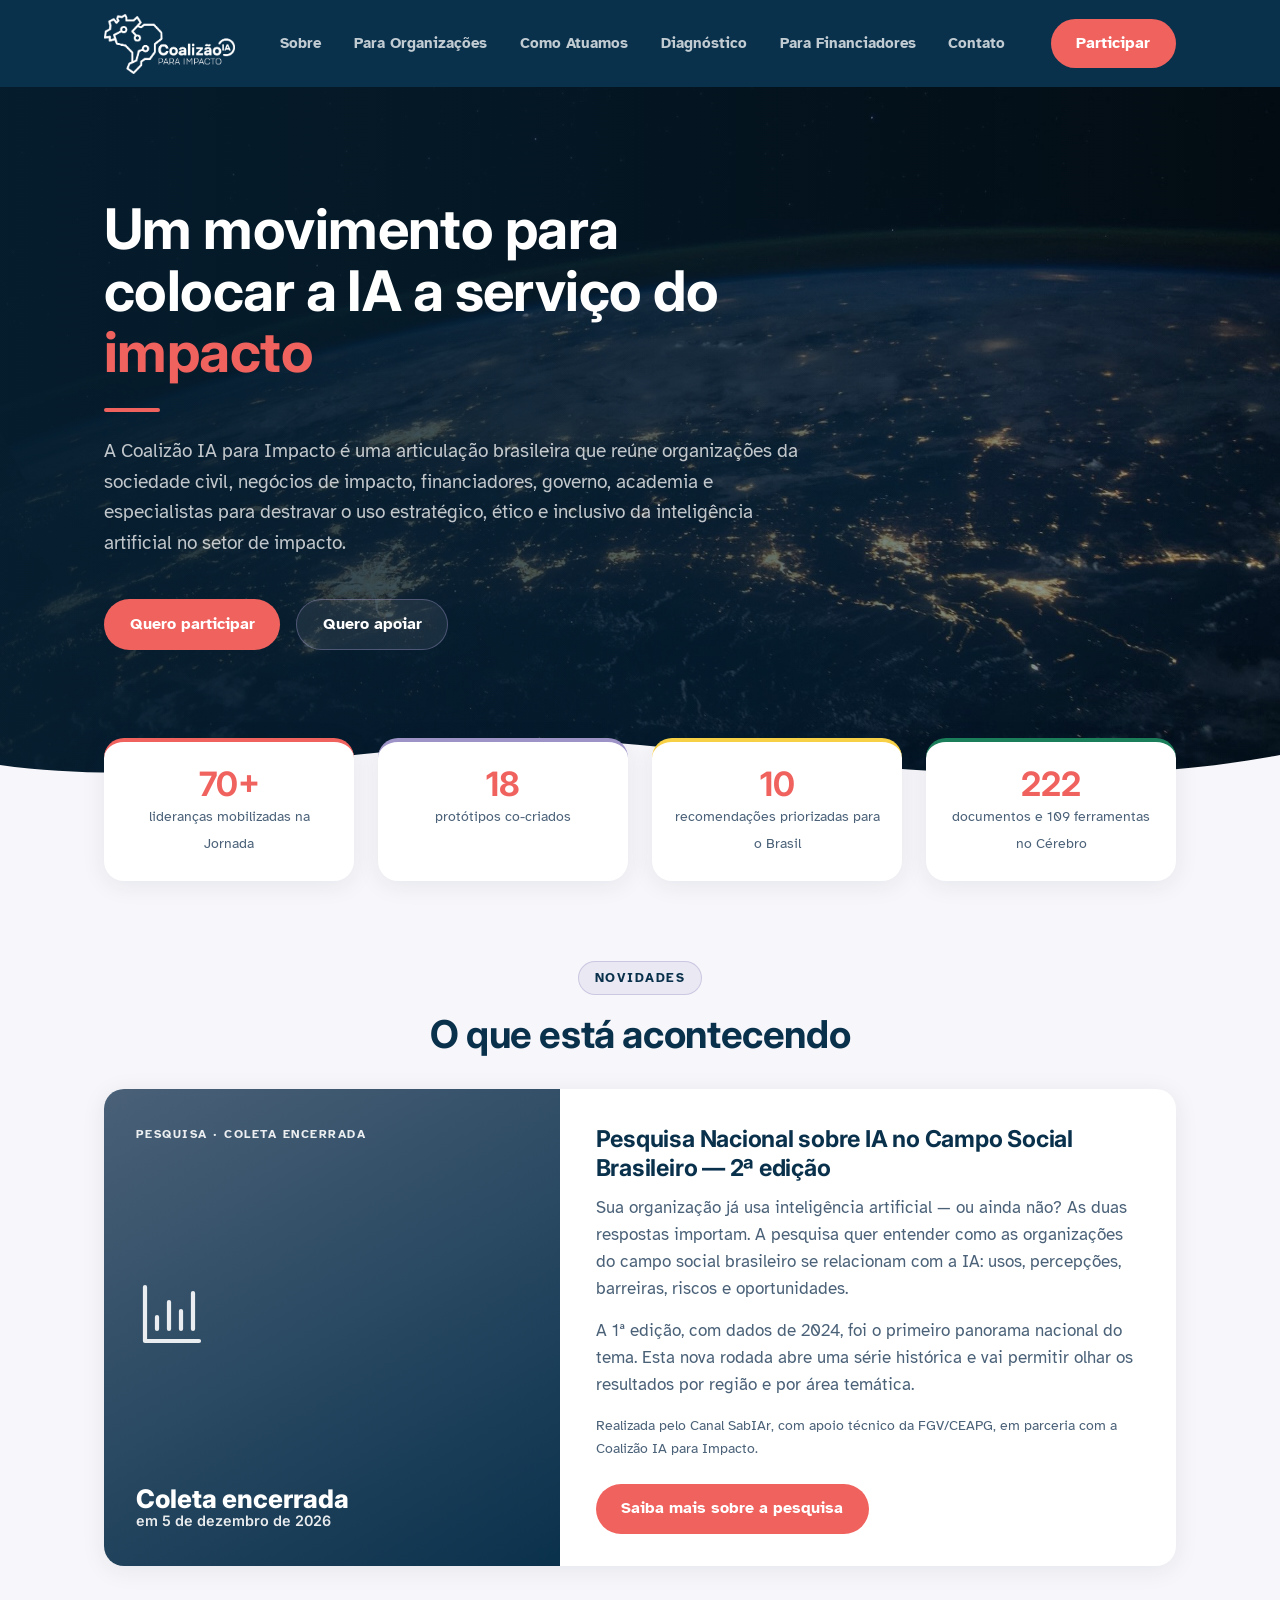
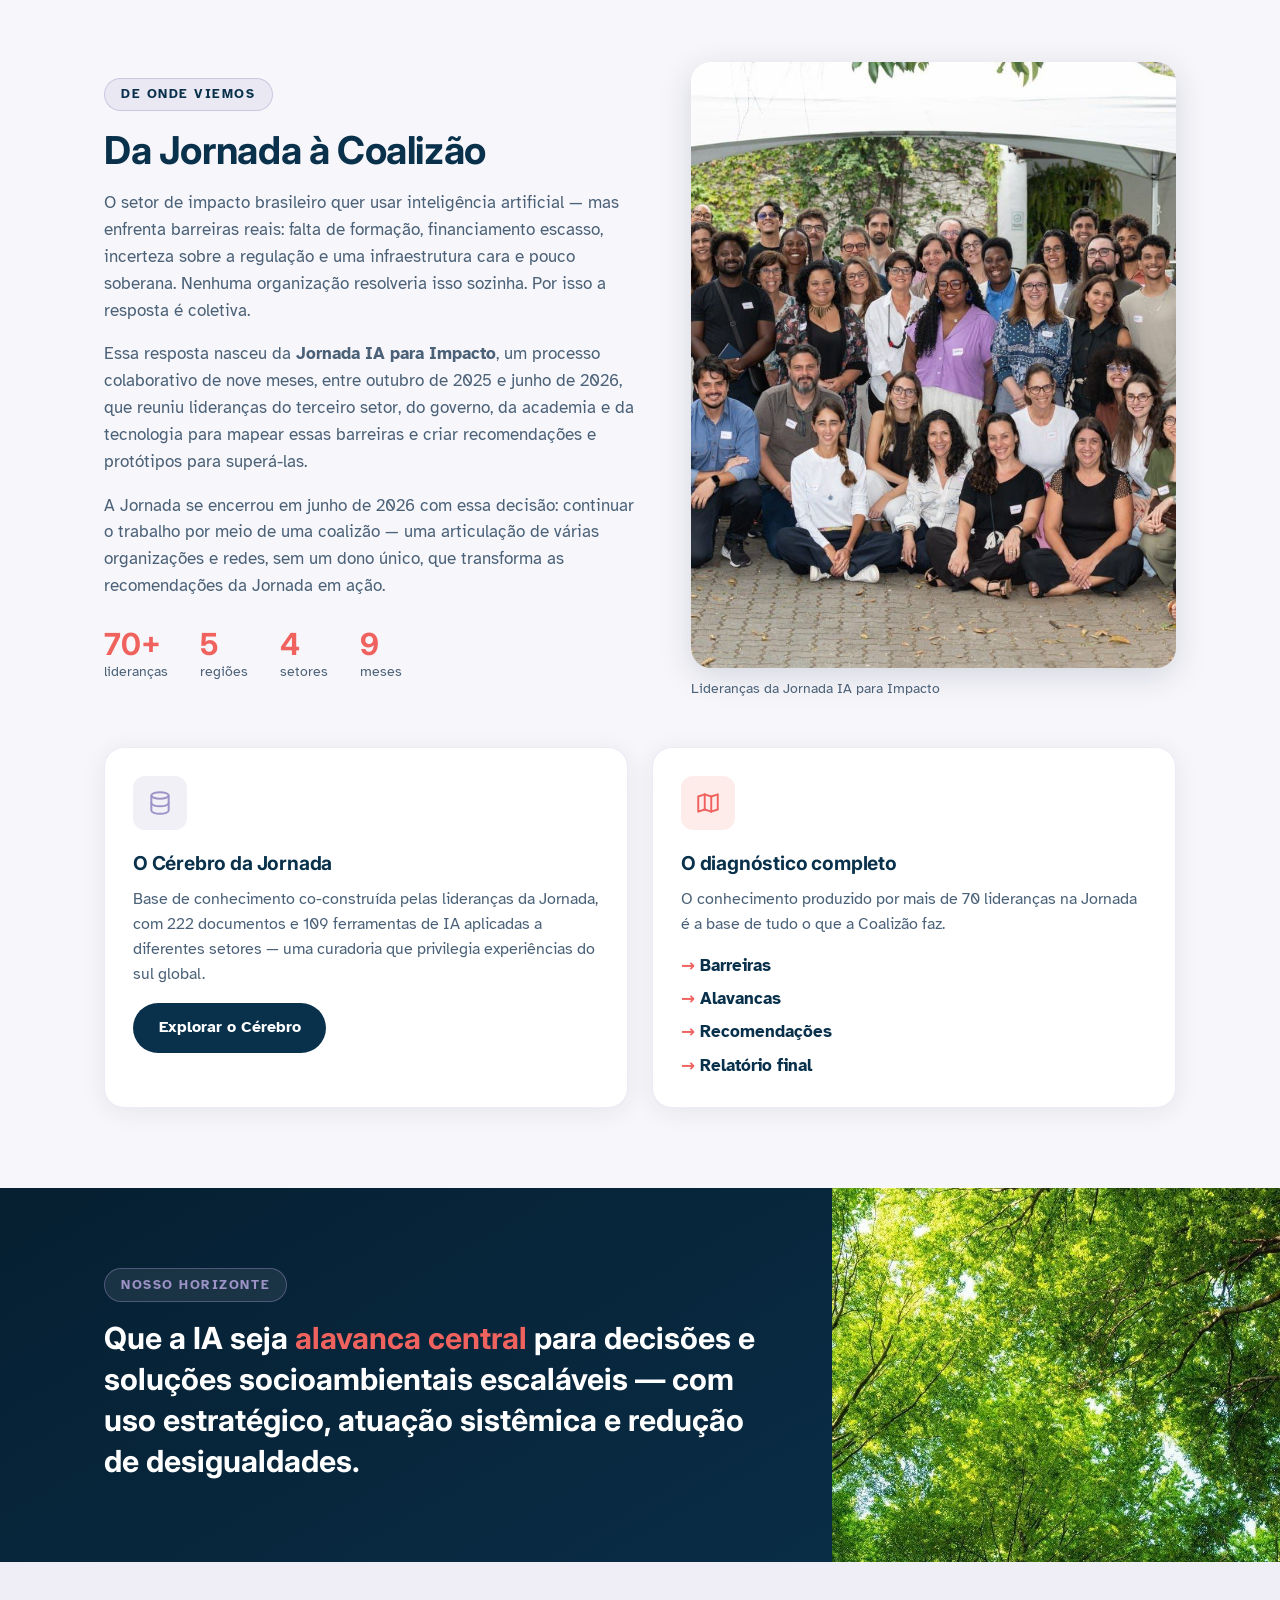
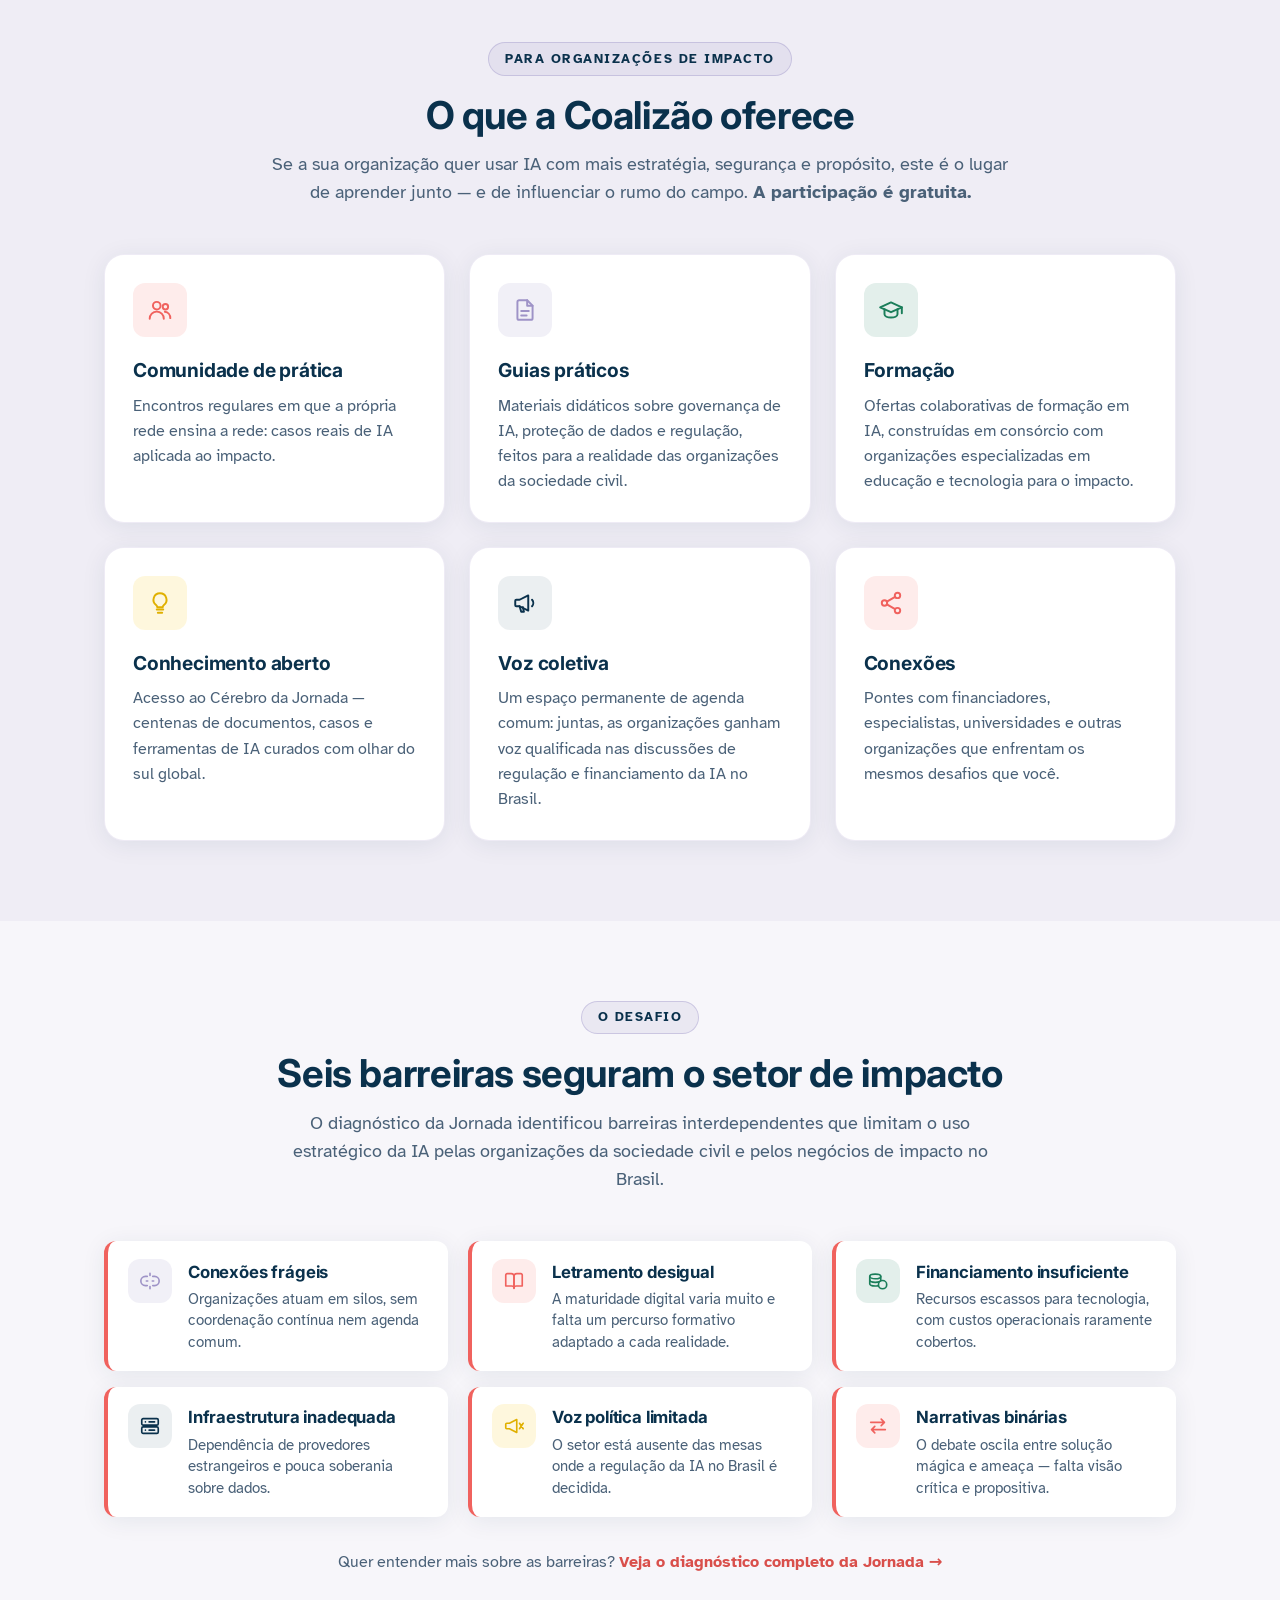
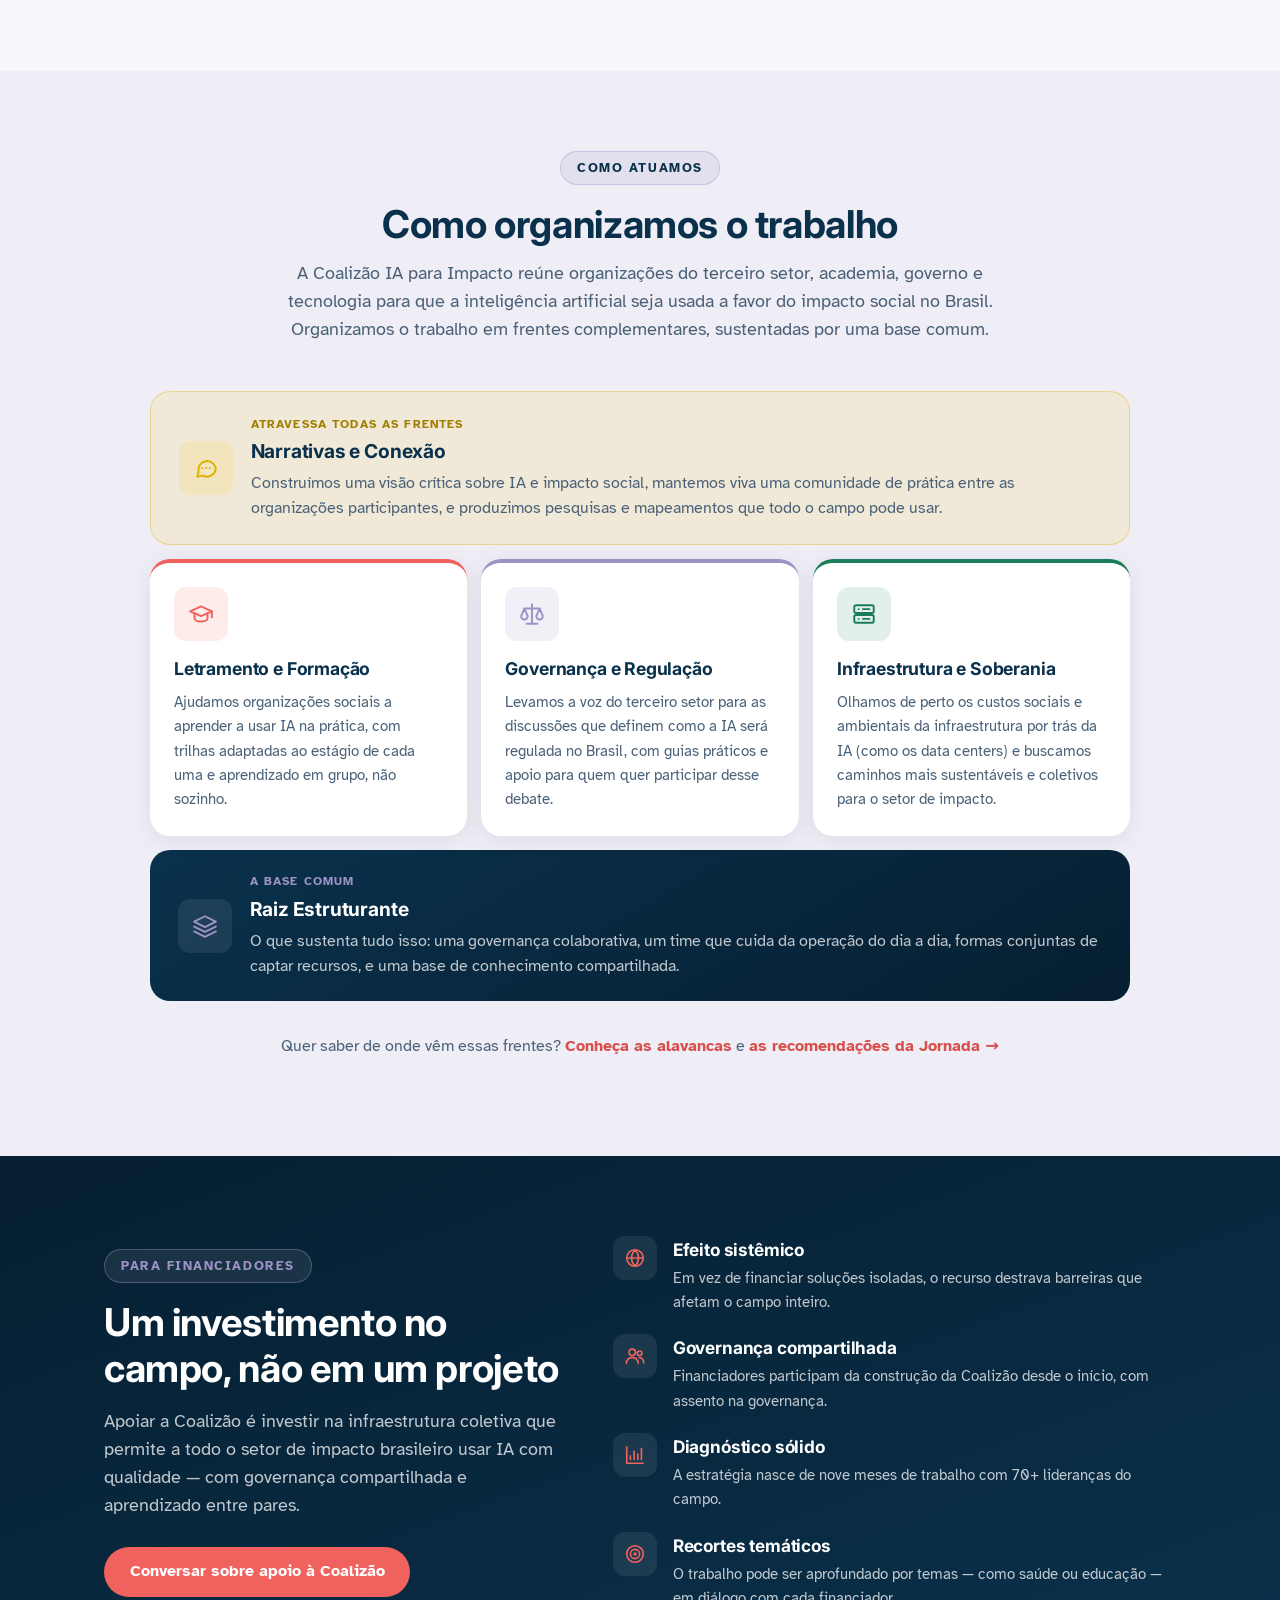
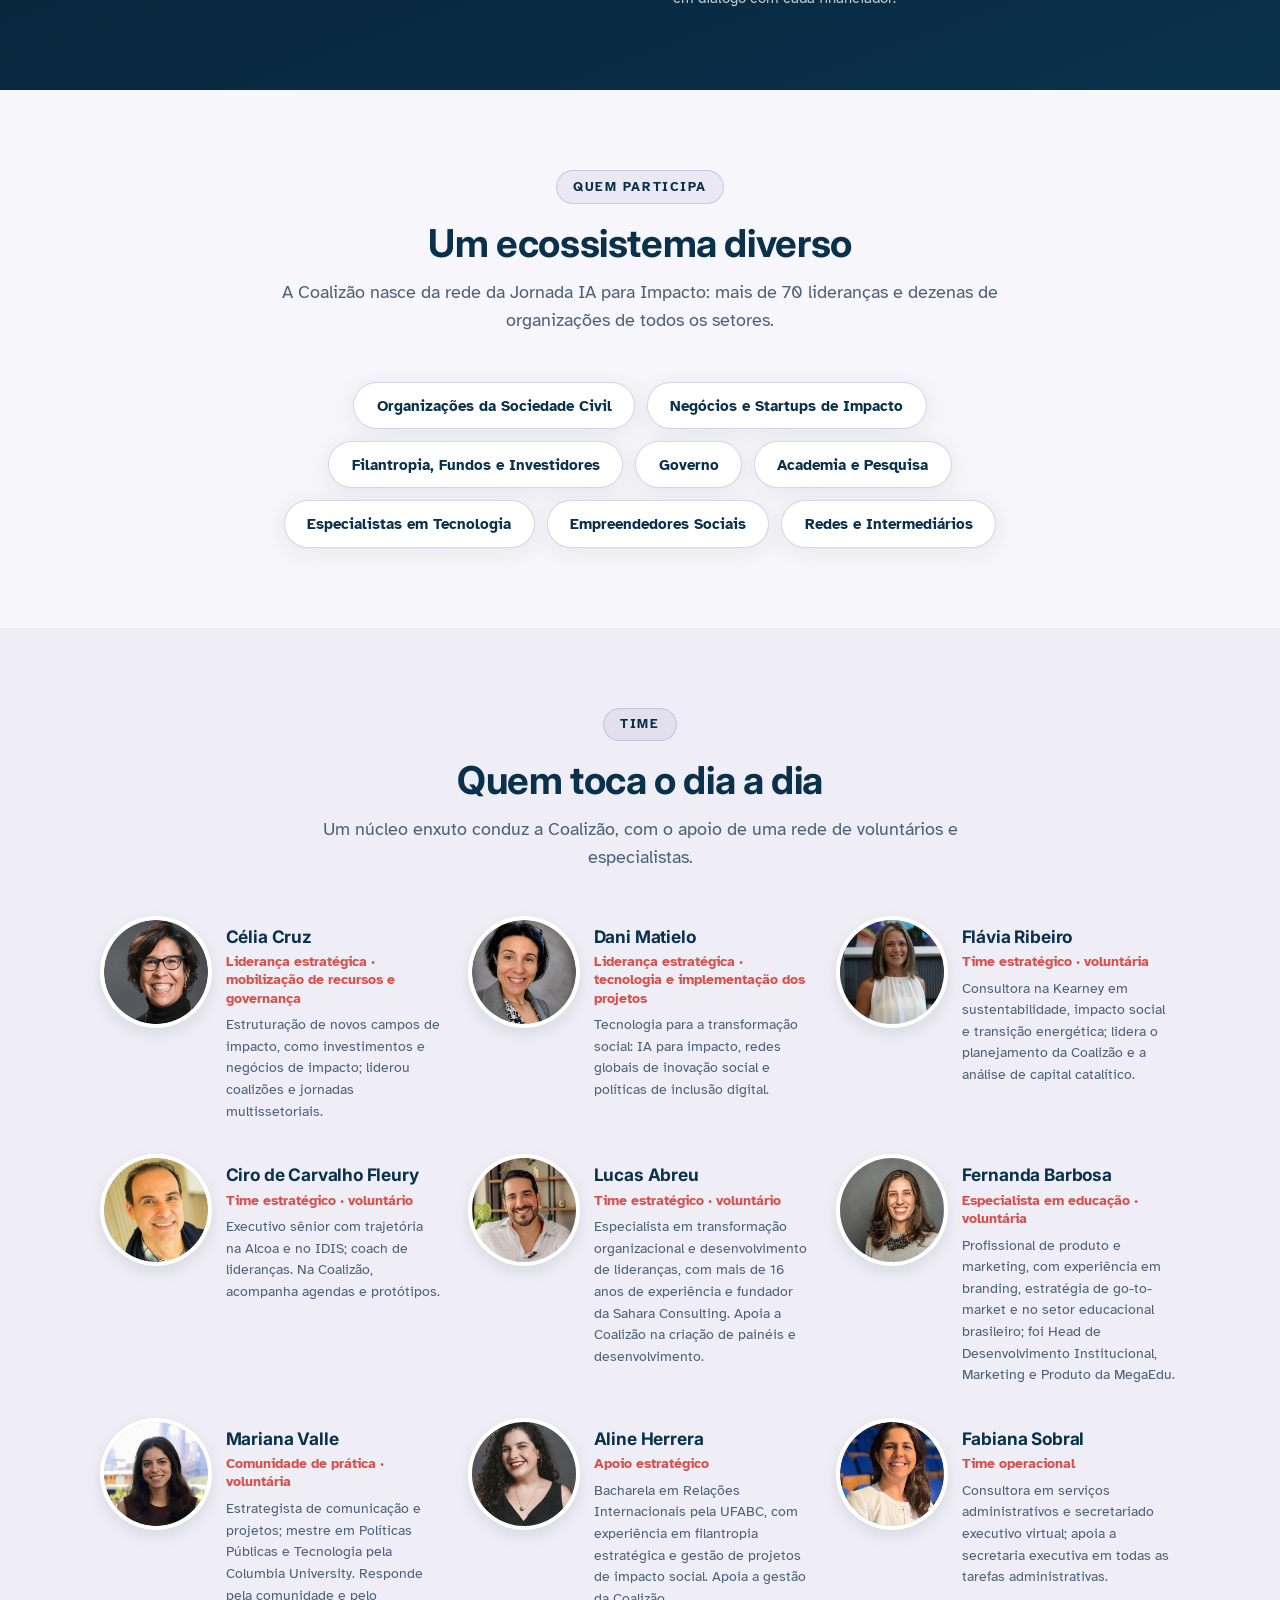
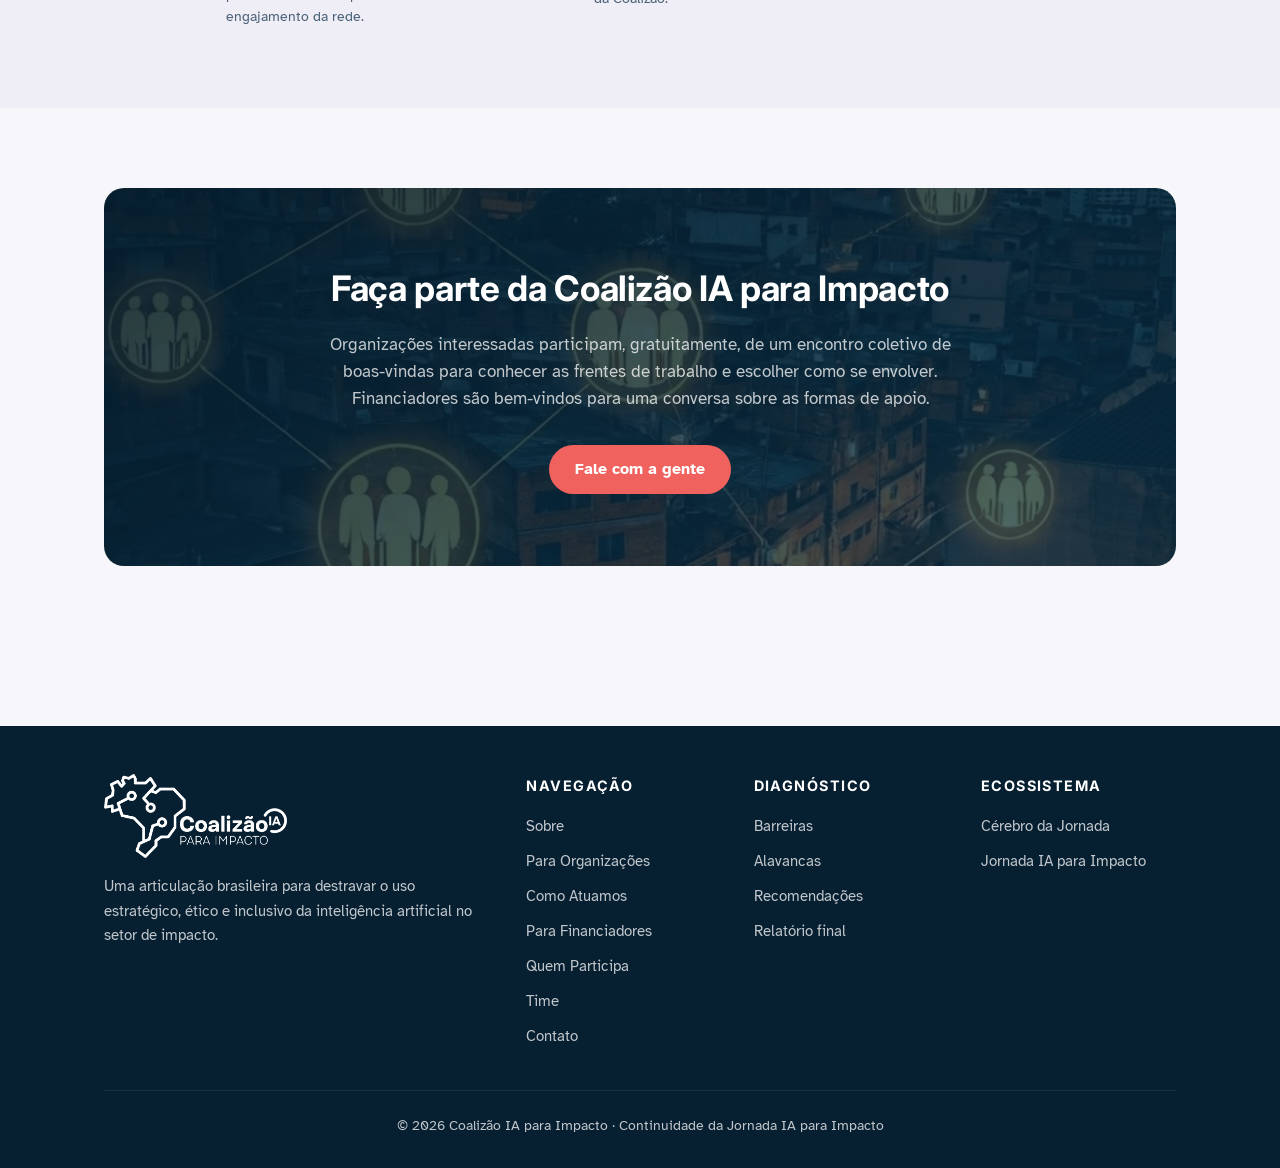
==== commit 16c25ea7: "Stage: equipe completa, visual com fotos do deck novo e secao de novidades Equipe - 9 pessoas, com p" ====
--- a/index.html
+++ b/index.html
@@ -7,12 +7,13 @@
   <meta name="description" content="Uma articulação brasileira para destravar o uso estratégico, ético e inclusivo da inteligência artificial pelas organizações da sociedade civil e negócios de impacto.">
   <link rel="preconnect" href="https://fonts.googleapis.com">
   <link rel="preconnect" href="https://fonts.gstatic.com" crossorigin>
-  <link href="https://fonts.googleapis.com/css2?family=Carlito:ital,wght@0,400;0,700;1,400&display=swap" rel="stylesheet">
+  <link href="https://fonts.googleapis.com/css2?family=Atkinson+Hyperlegible:ital,wght@0,400;0,700;1,400&family=Inter:wght@600;700;800&display=swap" rel="stylesheet">
   <link rel="stylesheet" href="css/coalizao.css">
   <link rel="icon" type="image/png" sizes="32x32" href="assets/favicon-32.png">
   <link rel="icon" type="image/png" sizes="192x192" href="assets/favicon-192.png">
   <link rel="apple-touch-icon" href="assets/apple-touch-icon.png">
   <link rel="canonical" href="https://iaparaimpacto.org.br/">
+  <script src="js/stage.js"></script>
   <script>
     // Domínio secundário redireciona para o oficial
     if (/(^|\.)coalizaoiaparaimpacto\.org\.br$/.test(location.hostname)) {
@@ -41,23 +42,25 @@
   </header>
 
   <!-- ============ Hero ============ -->
-  <section class="hero">
-    <svg class="insignia hero-deco" style="width:200px;height:228px;top:6%;left:5%;color:var(--lavanda);transform:rotate(14deg)" aria-hidden="true"><use href="assets/icons.svg#insignia"/></svg>
-    <svg class="insignia hero-deco" style="width:110px;height:126px;top:58%;left:13%;color:var(--coral);transform:rotate(-18deg)" aria-hidden="true"><use href="assets/icons.svg#insignia"/></svg>
-    <svg class="insignia hero-deco" style="width:260px;height:297px;top:10%;right:4%;color:#FFFFFF;transform:rotate(26deg)" aria-hidden="true"><use href="assets/icons.svg#insignia"/></svg>
-    <svg class="insignia hero-deco" style="width:90px;height:103px;bottom:20%;right:15%;color:var(--lavanda);transform:rotate(-8deg)" aria-hidden="true"><use href="assets/icons.svg#insignia"/></svg>
-    <div class="container">
-      <img class="hero-logo" src="assets/branco_logo_coalizao-ia-para-impacto.png" alt="">
-      <h1>Um movimento para colocar a IA<br>a serviço do <span class="highlight">impacto</span></h1>
-      <p class="lead">
-        A Coalizão IA para Impacto é uma articulação brasileira que reúne organizações
-        da sociedade civil, negócios de impacto, financiadores, governo, academia e
-        especialistas para destravar o uso estratégico, ético e inclusivo da
-        inteligência artificial no setor de impacto.
-      </p>
-      <div class="actions">
-        <a class="btn btn-primary" href="#participar">Quero participar</a>
-        <a class="btn btn-ghost" href="#financiadores">Quero apoiar</a>
+  <section class="hero hero-photo">
+    <div class="container">
+      <div class="hero-inner">
+        <a class="news-pill js-news-pill" href="#novidades">
+          <span class="badge">Novo</span>
+          Pesquisa nacional sobre IA no campo social: responda até 5/12 →
+        </a>
+        <h1>Um movimento para colocar a IA a serviço do <span class="highlight">impacto</span></h1>
+        <div class="rule"></div>
+        <p class="lead">
+          A Coalizão IA para Impacto é uma articulação brasileira que reúne organizações
+          da sociedade civil, negócios de impacto, financiadores, governo, academia e
+          especialistas para destravar o uso estratégico, ético e inclusivo da
+          inteligência artificial no setor de impacto.
+        </p>
+        <div class="actions">
+          <a class="btn btn-primary" href="#participar">Quero participar</a>
+          <a class="btn btn-ghost" href="#financiadores">Quero apoiar</a>
+        </div>
       </div>
     </div>
     <div class="wave-divider" aria-hidden="true">
@@ -77,11 +80,46 @@
     </div>
   </div>
 
+  <!-- ============ Novidades ============ -->
+  <section class="section" id="novidades" style="padding-bottom:1rem;">
+    <div class="container">
+      <div class="section-head" style="margin-bottom:2rem;">
+        <span class="kicker">Novidades</span>
+        <h2>O que está acontecendo</h2>
+      </div>
+      <article class="news-feature js-news" data-ate="2026-12-05">
+        <div class="news-side">
+          <span class="news-tag js-news-tag">Pesquisa · Coleta aberta</span>
+          <svg class="ico news-icon" aria-hidden="true"><use href="assets/icons.svg#i-chart"/></svg>
+          <div class="news-deadline js-news-deadline">Até 5 de dezembro<small>de 2026</small></div>
+        </div>
+        <div class="news-body">
+          <h3>Pesquisa Nacional sobre IA no Campo Social Brasileiro — 2ª edição</h3>
+          <p>
+            Sua organização já usa inteligência artificial — ou ainda não? As duas respostas
+            importam. A pesquisa quer entender como as organizações do campo social brasileiro
+            se relacionam com a IA: usos, percepções, barreiras, riscos e oportunidades.
+          </p>
+          <p>
+            A 1ª edição, com dados de 2024, foi o primeiro panorama nacional do tema. Esta nova
+            rodada abre uma série histórica e vai permitir olhar os resultados por região e por
+            área temática.
+          </p>
+          <p class="news-credit">
+            Realizada pelo Canal SabIAr, com apoio técnico da FGV/CEAPG, em parceria com a
+            Coalizão IA para Impacto.
+          </p>
+          <a class="btn btn-primary js-news-cta" href="https://www.canalsabiar.com.br/iai/" target="_blank" rel="noopener">Responder à pesquisa</a>
+        </div>
+      </article>
+    </div>
+  </section>
+
   <!-- ============ Sobre / origem ============ -->
   <section class="section" id="sobre">
     <div class="container">
-      <div class="split">
-        <div class="prose">
+      <div class="journey">
+        <div>
           <span class="kicker">De onde viemos</span>
           <h2>Da Jornada à Coalizão</h2>
           <p>
@@ -101,8 +139,19 @@
             por meio de uma coalizão — uma articulação de várias organizações e redes, sem
             um dono único, que transforma as recomendações da Jornada em ação.
           </p>
-        </div>
-        <div class="card-grid" style="grid-template-columns:1fr;">
+          <div class="journey-facts">
+            <div><strong>70+</strong>lideranças</div>
+            <div><strong>5</strong>regiões</div>
+            <div><strong>4</strong>setores</div>
+            <div><strong>9</strong>meses</div>
+          </div>
+        </div>
+        <figure class="journey-photo">
+          <img src="assets/fotos/jornada-grupo.jpg" alt="Participantes da Jornada IA para Impacto reunidos em encontro presencial" loading="lazy">
+          <figcaption>Lideranças da Jornada IA para Impacto</figcaption>
+        </figure>
+      </div>
+      <div class="card-grid resource-row" style="grid-template-columns:repeat(auto-fit, minmax(300px, 1fr));">
           <article class="card">
             <div class="card-icon lavanda"><svg class="ico" aria-hidden="true"><use href="assets/icons.svg#i-database"/></svg></div>
             <h3>O Cérebro da Jornada</h3>
@@ -129,24 +178,21 @@
               <li><a href="relatorio.html">Relatório final</a></li>
             </ul>
           </article>
-        </div>
       </div>
     </div>
   </section>
 
   <!-- ============ Objetivo ============ -->
-  <section class="section dark" id="objetivo">
-    <div class="container">
-      <div class="quote-block">
-        <svg class="quote-deco insignia" aria-hidden="true"><use href="assets/icons.svg#insignia"/></svg>
-        <span class="kicker">Nosso horizonte</span>
-        <blockquote>
-          Que a IA seja <span class="highlight">alavanca central</span> para decisões e
-          soluções socioambientais escaláveis — com uso estratégico, atuação sistêmica
-          e redução de desigualdades.
-        </blockquote>
-      </div>
-    </div>
+  <section class="quote-split" id="objetivo">
+    <div class="quote-text">
+      <span class="kicker">Nosso horizonte</span>
+      <blockquote>
+        Que a IA seja <span class="highlight">alavanca central</span> para decisões e
+        soluções socioambientais escaláveis — com uso estratégico, atuação sistêmica
+        e redução de desigualdades.
+      </blockquote>
+    </div>
+    <div class="quote-photo" role="img" aria-label="Copa de árvores vista de baixo"></div>
   </section>
 
   <!-- ============ Para organizações ============ -->
@@ -450,46 +496,82 @@
         <span class="kicker">Time</span>
         <h2>Quem toca o dia a dia</h2>
         <p>
-          Um núcleo enxuto conduz a estruturação da Coalizão, com o apoio de uma rede
-          de voluntários e especialistas.
+          Um núcleo enxuto conduz a Coalizão, com o apoio de uma rede de voluntários
+          e especialistas.
         </p>
       </div>
       <div class="team-grid">
         <div class="team-card">
-          <img src="assets/equipe/celia-cruz.jpg" alt="Célia Cruz">
-          <h3>Célia Cruz</h3>
-          <div class="team-role">Mobilização e Governança</div>
-          <p>Mobilização de parceiros, ativação da governança e da rede e liderança do pilar de financiamento inovador.</p>
-        </div>
-        <div class="team-card">
-          <img src="assets/equipe/dani-matielo.jpg" alt="Dani Matielo">
-          <h3>Dani Matielo</h3>
-          <div class="team-role">Operações e Narrativas</div>
-          <p>Liderança de operações, coordenação das alavancas e protótipos e liderança da frente de narrativas.</p>
-        </div>
-        <div class="team-card">
-          <img src="assets/equipe/mariana-valle.jpg" alt="Mariana Valle">
-          <h3>Mariana Valle</h3>
-          <div class="team-role">Comunidade de Prática · Voluntária</div>
-          <p>Estrategista de comunicação e projetos, responsável pela comunidade de prática e pelo engajamento da rede.</p>
-        </div>
-        <div class="team-card">
-          <img src="assets/equipe/fabiana-sobral.jpg" alt="Fabiana Sobral">
-          <h3>Fabiana Sobral</h3>
-          <div class="team-role">Secretaria Executiva</div>
-          <p>Consultora em gestão administrativa e secretariado executivo, apoia a secretaria em todas as frentes.</p>
-        </div>
-        <div class="team-card">
-          <img src="assets/equipe/flavia-ribeiro.jpg" alt="Flávia Ribeiro">
-          <h3>Flávia Ribeiro</h3>
-          <div class="team-role">Estratégia · Voluntária</div>
-          <p>Consultora estratégica na Kearney, lidera a consultoria voluntária no planejamento da Coalizão.</p>
-        </div>
-        <div class="team-card">
-          <img src="assets/equipe/ciro-fleury.jpg" alt="Ciro de Carvalho Fleury">
-          <h3>Ciro de Carvalho Fleury</h3>
-          <div class="team-role">Estratégia · Voluntário</div>
-          <p>Executivo sênior e coach de lideranças, voluntário no grupo estratégico de avanço das agendas e protótipos.</p>
+          <img src="assets/equipe/celia-cruz.jpg" alt="Célia Cruz" loading="lazy">
+          <div>
+            <h3>Célia Cruz</h3>
+            <div class="team-role">Liderança estratégica · mobilização de recursos e governança</div>
+            <p>Estruturação de novos campos de impacto, como investimentos e negócios de impacto; liderou coalizões e jornadas multissetoriais.</p>
+          </div>
+        </div>
+        <div class="team-card">
+          <img src="assets/equipe/dani-matielo.jpg" alt="Dani Matielo" loading="lazy">
+          <div>
+            <h3>Dani Matielo</h3>
+            <div class="team-role">Liderança estratégica · tecnologia e implementação dos projetos</div>
+            <p>Tecnologia para a transformação social: IA para impacto, redes globais de inovação social e políticas de inclusão digital.</p>
+          </div>
+        </div>
+        <div class="team-card">
+          <img src="assets/equipe/flavia-ribeiro.jpg" alt="Flávia Ribeiro" loading="lazy">
+          <div>
+            <h3>Flávia Ribeiro</h3>
+            <div class="team-role">Time estratégico · voluntária</div>
+            <p>Consultora na Kearney em sustentabilidade, impacto social e transição energética; lidera o planejamento da Coalizão e a análise de capital catalítico.</p>
+          </div>
+        </div>
+        <div class="team-card">
+          <img src="assets/equipe/ciro-fleury.jpg" alt="Ciro de Carvalho Fleury" loading="lazy">
+          <div>
+            <h3>Ciro de Carvalho Fleury</h3>
+            <div class="team-role">Time estratégico · voluntário</div>
+            <p>Executivo sênior com trajetória na Alcoa e no IDIS; coach de lideranças. Na Coalizão, acompanha agendas e protótipos.</p>
+          </div>
+        </div>
+        <div class="team-card">
+          <img src="assets/equipe/lucas-abreu.jpg" alt="Lucas Abreu" loading="lazy">
+          <div>
+            <h3>Lucas Abreu</h3>
+            <div class="team-role">Time estratégico · voluntário</div>
+            <p>Especialista em transformação organizacional e desenvolvimento de lideranças, com mais de 16 anos de experiência e fundador da Sahara Consulting. Apoia a Coalizão na criação de painéis e desenvolvimento.</p>
+          </div>
+        </div>
+        <div class="team-card">
+          <img src="assets/equipe/fernanda-barbosa.jpg" alt="Fernanda Barbosa" loading="lazy">
+          <div>
+            <h3>Fernanda Barbosa</h3>
+            <div class="team-role">Especialista em educação · voluntária</div>
+            <p>Profissional de produto e marketing, com experiência em branding, estratégia de go-to-market e no setor educacional brasileiro; foi Head de Desenvolvimento Institucional, Marketing e Produto da MegaEdu.</p>
+          </div>
+        </div>
+        <div class="team-card">
+          <img src="assets/equipe/mariana-valle.jpg" alt="Mariana Valle" loading="lazy">
+          <div>
+            <h3>Mariana Valle</h3>
+            <div class="team-role">Comunidade de prática · voluntária</div>
+            <p>Estrategista de comunicação e projetos; mestre em Políticas Públicas e Tecnologia pela Columbia University. Responde pela comunidade e pelo engajamento da rede.</p>
+          </div>
+        </div>
+        <div class="team-card">
+          <img src="assets/equipe/aline-herrera.jpg" alt="Aline Herrera" loading="lazy">
+          <div>
+            <h3>Aline Herrera</h3>
+            <div class="team-role">Apoio estratégico</div>
+            <p>Bacharela em Relações Internacionais pela UFABC, com experiência em filantropia estratégica e gestão de projetos de impacto social. Apoia a gestão da Coalizão.</p>
+          </div>
+        </div>
+        <div class="team-card">
+          <img src="assets/equipe/fabiana-sobral.jpg" alt="Fabiana Sobral" loading="lazy">
+          <div>
+            <h3>Fabiana Sobral</h3>
+            <div class="team-role">Time operacional</div>
+            <p>Consultora em serviços administrativos e secretariado executivo virtual; apoia a secretaria executiva em todas as tarefas administrativas.</p>
+          </div>
         </div>
       </div>
     </div>
@@ -498,7 +580,7 @@
   <!-- ============ CTA ============ -->
   <section class="section" id="participar">
     <div class="container">
-      <div class="cta-banner">
+      <div class="cta-banner cta-photo">
         <h2>Faça parte da Coalizão IA para Impacto</h2>
         <p>
           Organizações interessadas participam, gratuitamente, de um encontro coletivo de
@@ -558,5 +640,21 @@
     </div>
   </footer>
 
+  <script>
+    // Depois do prazo, o destaque da pesquisa passa a "coleta encerrada" e o aviso do topo some.
+    (function () {
+      var card = document.querySelector('.js-news');
+      if (!card) return;
+      var fim = new Date(card.dataset.ate + 'T23:59:59-03:00');
+      if (new Date() <= fim) return;
+      card.classList.add('is-closed');
+      card.querySelector('.js-news-tag').textContent = 'Pesquisa · Coleta encerrada';
+      card.querySelector('.js-news-deadline').innerHTML = 'Coleta encerrada<small>em 5 de dezembro de 2026</small>';
+      card.querySelector('.js-news-cta').textContent = 'Saiba mais sobre a pesquisa';
+      var pill = document.querySelector('.js-news-pill');
+      if (pill) pill.hidden = true;
+    })();
+  </script>
+
 </body>
 </html>
--- a/css/coalizao.css
+++ b/css/coalizao.css
@@ -30,8 +30,9 @@
   --white-70: rgba(255, 255, 255, 0.75);
   --white: #FFFFFF;
 
-  /* Tipografia — Calibri (Carlito na web) */
-  --font-sans: 'Carlito', Calibri, 'Segoe UI', system-ui, sans-serif;
+  /* Tipografia — fontes abertas do brandbook: Atkinson Hyperlegible (texto), Inter (títulos) */
+  --font-sans: 'Atkinson Hyperlegible', 'Segoe UI', system-ui, sans-serif;
+  --font-head: 'Inter', 'Segoe UI', system-ui, sans-serif;
 
   /* Layout */
   --container: 1120px;
@@ -56,6 +57,8 @@
   -webkit-font-smoothing: antialiased;
 }
 
+h1, h2, h3, h4 { font-family: var(--font-head); letter-spacing: -0.01em; }
+
 img { max-width: 100%; display: block; }
 
 a { color: inherit; }
@@ -65,6 +68,17 @@
   margin: 0 auto;
   padding: 0 1.5rem;
 }
+
+/* ---------- Faixa da versão de teste (js/stage.js) ---------- */
+.stage-banner {
+  background: #F7D046;
+  color: var(--navy-deep);
+  text-align: center;
+  font-weight: 700;
+  font-size: 0.9rem;
+  padding: 0.45rem 1rem;
+}
+.stage-banner a { color: inherit; }
 
 /* ---------- Header / Nav ---------- */
 .site-header {
@@ -265,6 +279,7 @@
 
 .stat .num {
   display: block;
+  font-family: var(--font-head);
   font-size: 2.1rem;
   font-weight: 700;
   color: var(--coral);
@@ -814,45 +829,38 @@
 /* ---------- Time ---------- */
 .team-grid {
   display: grid;
-  grid-template-columns: repeat(auto-fit, minmax(230px, 1fr));
-  gap: 1.5rem;
-  max-width: 980px;
-  margin: 0 auto;
-}
+  grid-template-columns: repeat(3, 1fr);
+  gap: 2.25rem 2rem;
+}
+@media (max-width: 960px) { .team-grid { grid-template-columns: repeat(2, 1fr); } }
+@media (max-width: 620px) { .team-grid { grid-template-columns: 1fr; } }
 
 .team-card {
-  background: var(--white);
-  border: 1px solid rgba(158, 147, 199, 0.18);
-  border-radius: var(--radius-lg);
-  box-shadow: var(--shadow-card);
-  padding: 1.75rem 1.5rem;
-  text-align: center;
-  transition: transform 0.2s, box-shadow 0.2s;
-}
-
-.team-card:hover { transform: translateY(-4px); box-shadow: var(--shadow-card-hover); }
+  display: grid;
+  grid-template-columns: 104px 1fr;
+  gap: 1.1rem;
+  align-items: start;
+}
 
 .team-card img {
-  width: 120px;
-  height: 120px;
+  width: 104px;
+  height: 104px;
   border-radius: 50%;
   object-fit: cover;
-  margin: 0 auto 1rem;
-  border: 3px solid var(--lavanda-tint);
-}
-
-.team-card h3 { margin: 0 0 0.25rem; font-size: 1.1rem; }
+  box-shadow: 0 0 0 4px var(--white), 0 6px 18px rgba(10, 49, 76, 0.15);
+}
+
+.team-card h3 { margin: 0.2rem 0 0.15rem; font-size: 1.08rem; }
 
 .team-card .team-role {
-  color: var(--coral);
+  color: var(--coral-dark);
   font-weight: 700;
   font-size: 0.85rem;
-  letter-spacing: 0.04em;
-  text-transform: uppercase;
-  margin-bottom: 0.5rem;
-}
-
-.team-card p { margin: 0; color: var(--ink-soft); font-size: 0.9rem; }
+  line-height: 1.35;
+  margin-bottom: 0.4rem;
+}
+
+.team-card p { margin: 0; color: var(--ink-soft); font-size: 0.9rem; line-height: 1.5; }
 
 /* ---------- Split (texto + coluna) ---------- */
 .split {
@@ -920,6 +928,158 @@
 .cta-banner h2 { font-size: clamp(1.6rem, 3vw, 2.2rem); margin: 0 0 1rem; }
 .cta-banner p { color: var(--white-70); max-width: 40rem; margin: 0 auto 2rem; }
 .cta-banner .actions { display: flex; gap: 1rem; justify-content: center; flex-wrap: wrap; }
+
+/* ---------- Topo com foto (capa do deck) ---------- */
+.hero.hero-photo {
+  text-align: left;
+  padding: 7rem 0 9rem;
+  background:
+    linear-gradient(90deg, rgba(6, 31, 49, 0.92) 0%, rgba(6, 31, 49, 0.72) 45%, rgba(6, 31, 49, 0.35) 100%),
+    url('../assets/fotos/terra-noite.jpg') center / cover no-repeat,
+    var(--navy-deep);
+}
+.hero-photo .hero-inner { max-width: 44rem; }
+.hero-photo h1 { font-size: clamp(2.2rem, 5vw, 3.5rem); line-height: 1.1; }
+.hero-photo .lead { margin: 0 0 1rem; }
+.hero-photo .actions { justify-content: flex-start; }
+.hero-photo .rule {
+  width: 56px;
+  height: 4px;
+  background: var(--coral);
+  border-radius: 2px;
+  margin: 0 0 1.5rem;
+}
+
+.news-pill {
+  display: inline-flex;
+  align-items: center;
+  gap: 0.6rem;
+  background: rgba(255, 255, 255, 0.1);
+  border: 1px solid rgba(255, 255, 255, 0.25);
+  border-radius: var(--radius-pill);
+  padding: 0.35rem 0.9rem 0.35rem 0.4rem;
+  color: var(--white);
+  text-decoration: none;
+  font-size: 0.9rem;
+  margin-bottom: 1.75rem;
+}
+.news-pill .badge {
+  background: var(--coral);
+  border-radius: var(--radius-pill);
+  padding: 0.15rem 0.6rem;
+  font-size: 0.72rem;
+  font-weight: 700;
+  letter-spacing: 0.08em;
+  text-transform: uppercase;
+}
+.news-pill:hover { background: rgba(255, 255, 255, 0.18); }
+.news-pill[hidden] { display: none; }
+
+/* ---------- Novidades ---------- */
+.news-feature {
+  display: grid;
+  grid-template-columns: 0.85fr 1.15fr;
+  background: var(--white);
+  border-radius: var(--radius-lg);
+  box-shadow: var(--shadow-card);
+  overflow: hidden;
+}
+@media (max-width: 800px) { .news-feature { grid-template-columns: 1fr; } }
+.news-feature .news-side {
+  background: linear-gradient(150deg, var(--coral), var(--coral-dark));
+  color: var(--white);
+  padding: 2.25rem 2rem;
+  display: flex;
+  flex-direction: column;
+  justify-content: space-between;
+  gap: 1.5rem;
+}
+.news-side .news-tag {
+  font-size: 0.78rem;
+  font-weight: 700;
+  letter-spacing: 0.12em;
+  text-transform: uppercase;
+  opacity: 0.9;
+}
+.news-side .news-icon { width: 72px; height: 72px; stroke-width: 1.4; opacity: 0.9; }
+.news-side .news-deadline { font-family: var(--font-head); font-size: 1.6rem; font-weight: 800; line-height: 1.15; }
+.news-side .news-deadline small { display: block; font-size: 0.9rem; font-weight: 600; opacity: 0.9; }
+.news-feature .news-body { padding: 2.25rem 2.25rem 2rem; }
+.news-body h3 { font-size: 1.45rem; line-height: 1.25; margin: 0 0 0.75rem; }
+.news-body p { color: var(--ink-soft); margin: 0 0 1rem; }
+.news-body .news-credit { font-size: 0.88rem; margin-bottom: 1.5rem; }
+.news-feature.is-closed .news-side { background: linear-gradient(150deg, var(--slate, #4A6178), var(--navy)); }
+
+/* ---------- Da Jornada à Coalizão: texto + foto ---------- */
+.journey {
+  display: grid;
+  grid-template-columns: 1fr 0.9fr;
+  gap: 3rem;
+  align-items: center;
+}
+@media (max-width: 860px) { .journey { grid-template-columns: 1fr; } }
+.journey h2 { font-size: clamp(1.7rem, 3.5vw, 2.4rem); line-height: 1.2; margin: 0 0 1rem; }
+.journey p { color: var(--ink-soft); }
+.journey-photo { position: relative; margin: 0; }
+.journey-photo img {
+  width: 100%;
+  aspect-ratio: 4 / 5;
+  object-fit: cover;
+  border-radius: var(--radius-lg);
+  box-shadow: var(--shadow-card-hover);
+}
+.journey-photo figcaption { font-size: 0.85rem; color: var(--ink-soft); margin-top: 0.6rem; }
+.journey-facts {
+  display: grid;
+  grid-template-columns: repeat(4, auto);
+  justify-content: start;
+  gap: 0.5rem 2rem;
+  margin: 1.75rem 0 0;
+}
+@media (max-width: 520px) { .journey-facts { grid-template-columns: repeat(2, auto); } }
+.journey-facts div { font-size: 0.85rem; color: var(--ink-soft); }
+.journey-facts strong {
+  display: block;
+  font-family: var(--font-head);
+  font-size: 1.9rem;
+  line-height: 1.1;
+  color: var(--coral);
+}
+.resource-row { margin-top: 3rem; }
+
+/* ---------- Citação com foto ---------- */
+.quote-split {
+  display: grid;
+  grid-template-columns: 1.3fr 0.7fr;
+  background: linear-gradient(150deg, var(--navy-deep), var(--navy));
+  color: var(--white);
+}
+@media (max-width: 800px) { .quote-split { grid-template-columns: 1fr; } .quote-split .quote-photo { min-height: 220px; } }
+.quote-split .quote-text {
+  padding: 5rem 3rem 5rem max(1.5rem, calc((100vw - var(--container)) / 2 + 1.5rem));
+  display: flex;
+  flex-direction: column;
+  justify-content: center;
+}
+.quote-split .kicker { align-self: flex-start; color: var(--lavanda); background: var(--white-tint); }
+.quote-split blockquote {
+  margin: 0;
+  font-family: var(--font-head);
+  font-size: clamp(1.35rem, 2.6vw, 1.9rem);
+  font-weight: 700;
+  line-height: 1.35;
+}
+.quote-split blockquote .highlight { color: var(--coral); }
+.quote-split .quote-photo { background: url('../assets/fotos/floresta.jpg') center / cover no-repeat; }
+
+/* ---------- Convite final com foto ---------- */
+.cta-banner.cta-photo {
+  background:
+    linear-gradient(150deg, rgba(6, 31, 49, 0.88), rgba(10, 49, 76, 0.7)),
+    url('../assets/fotos/cidade-luzes.jpg') center / cover no-repeat,
+    var(--navy);
+  padding: 4.5rem 2.5rem;
+}
 
 /* ---------- Footer ---------- */
 .site-footer {
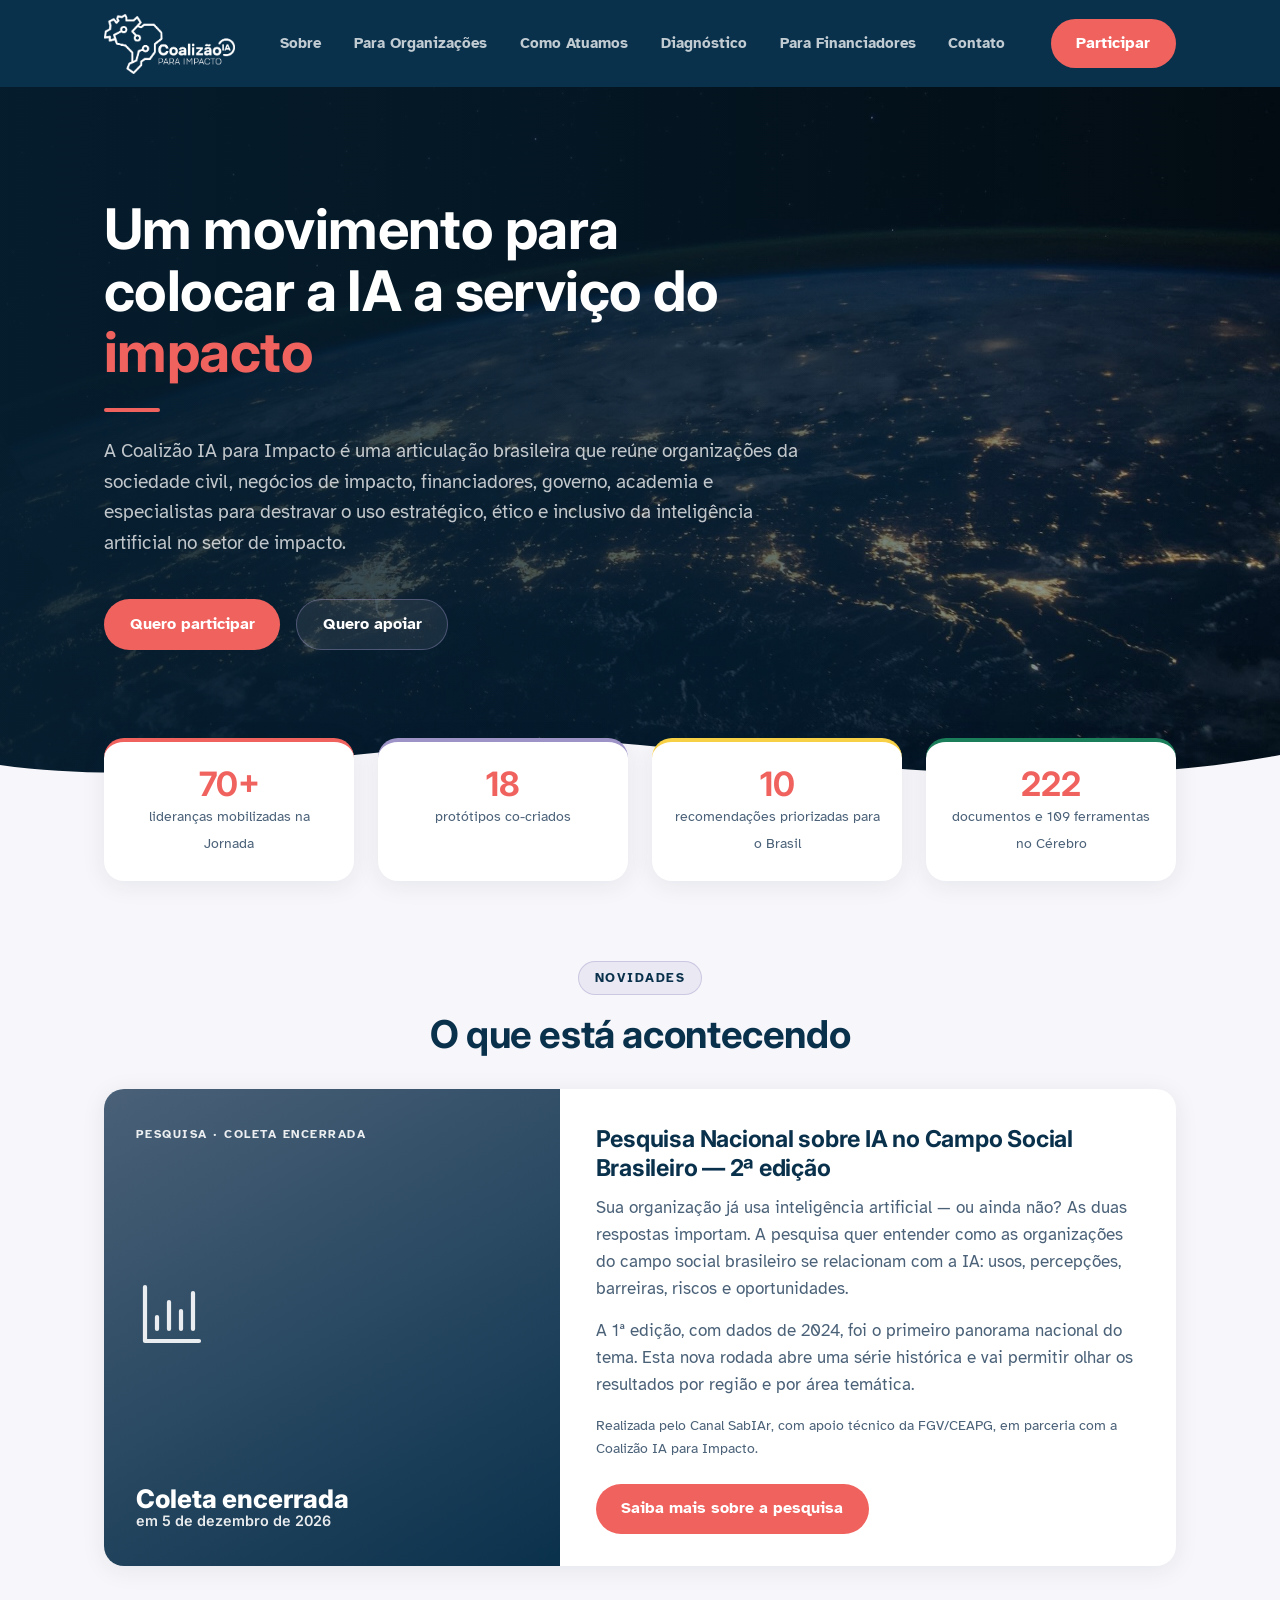
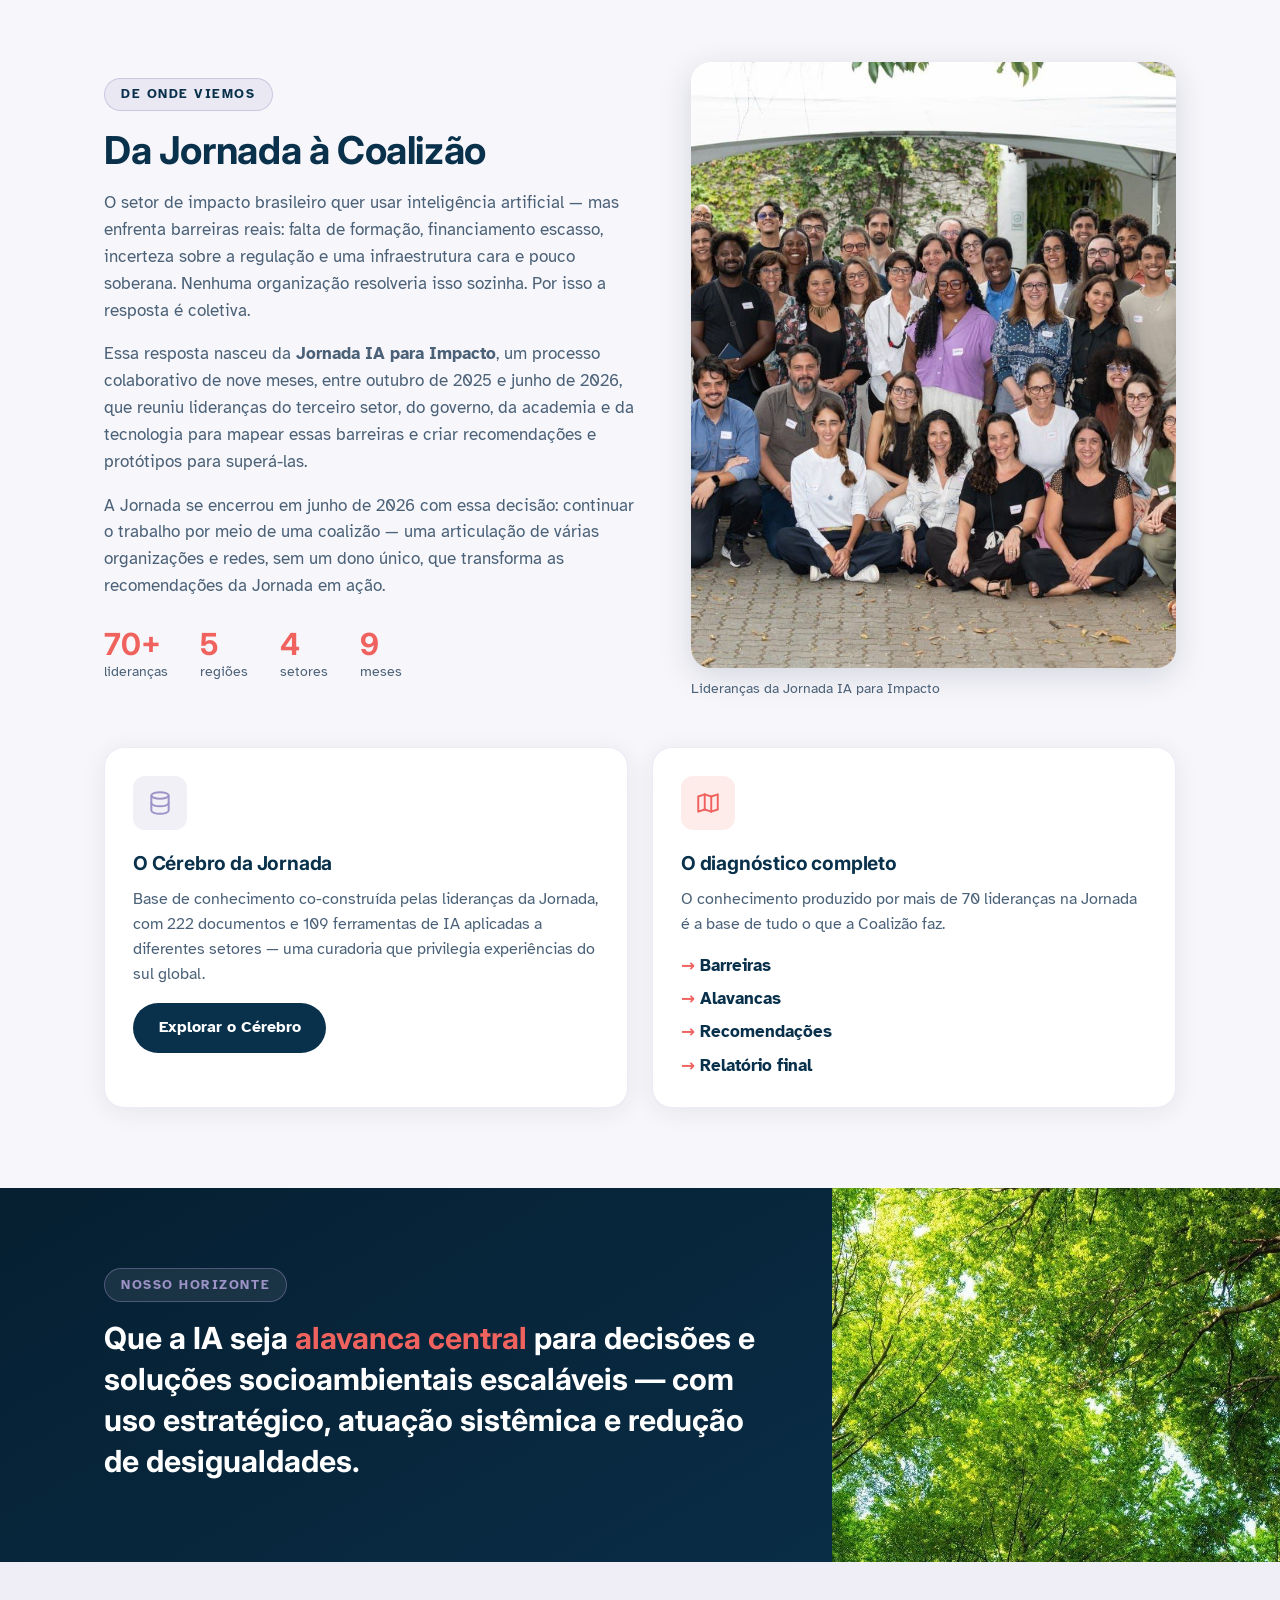
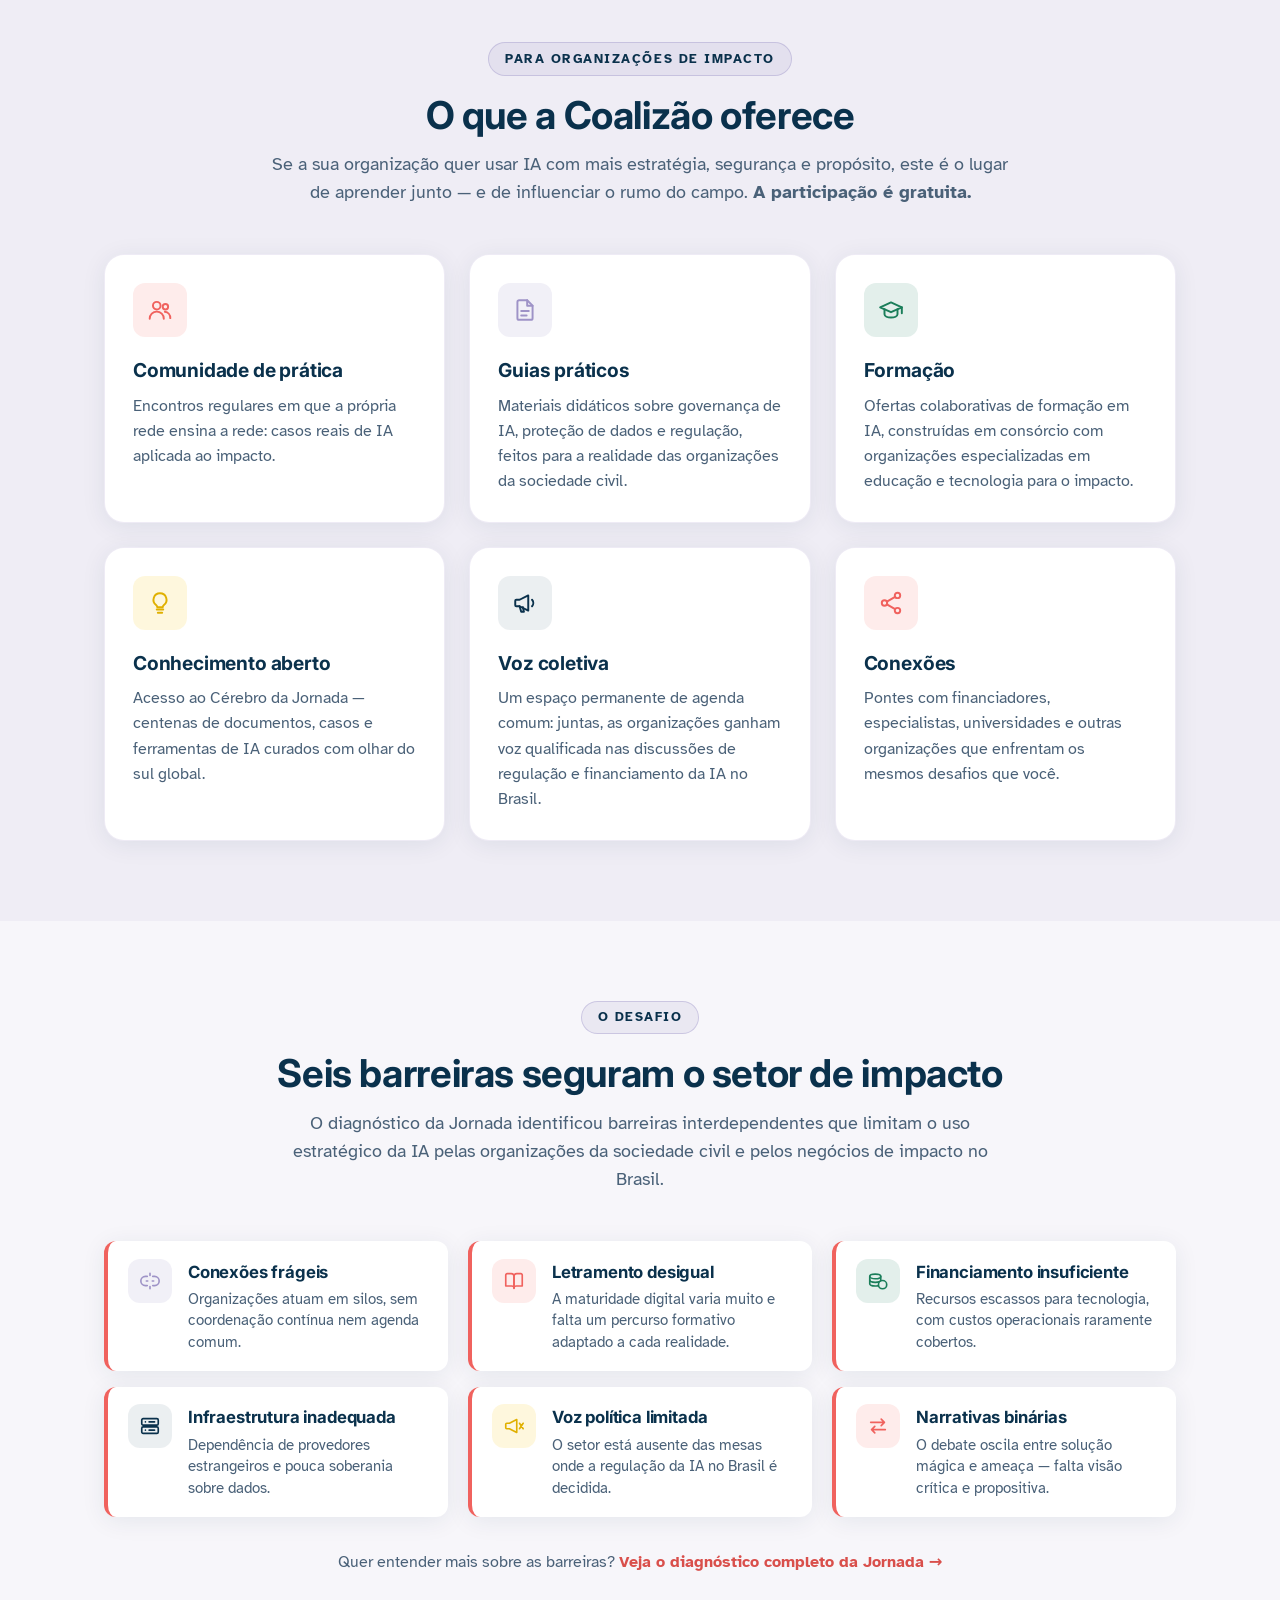
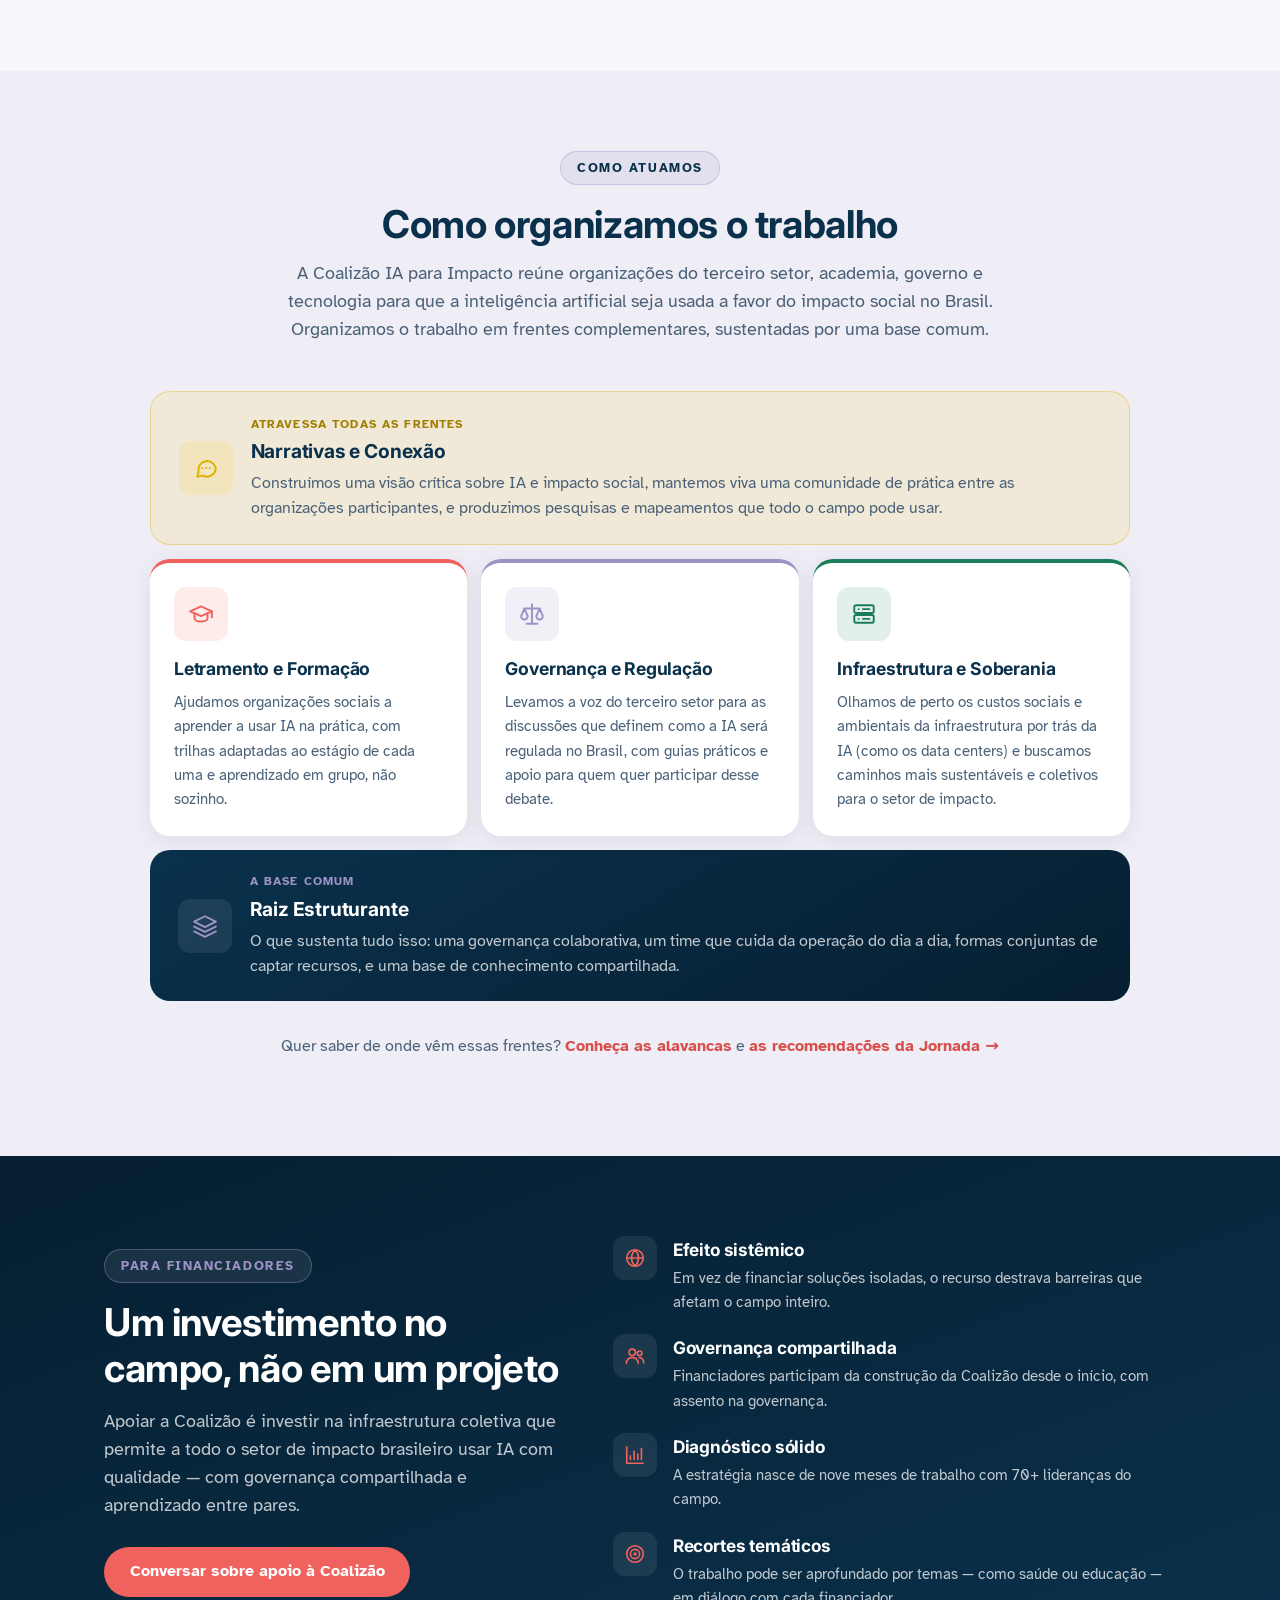
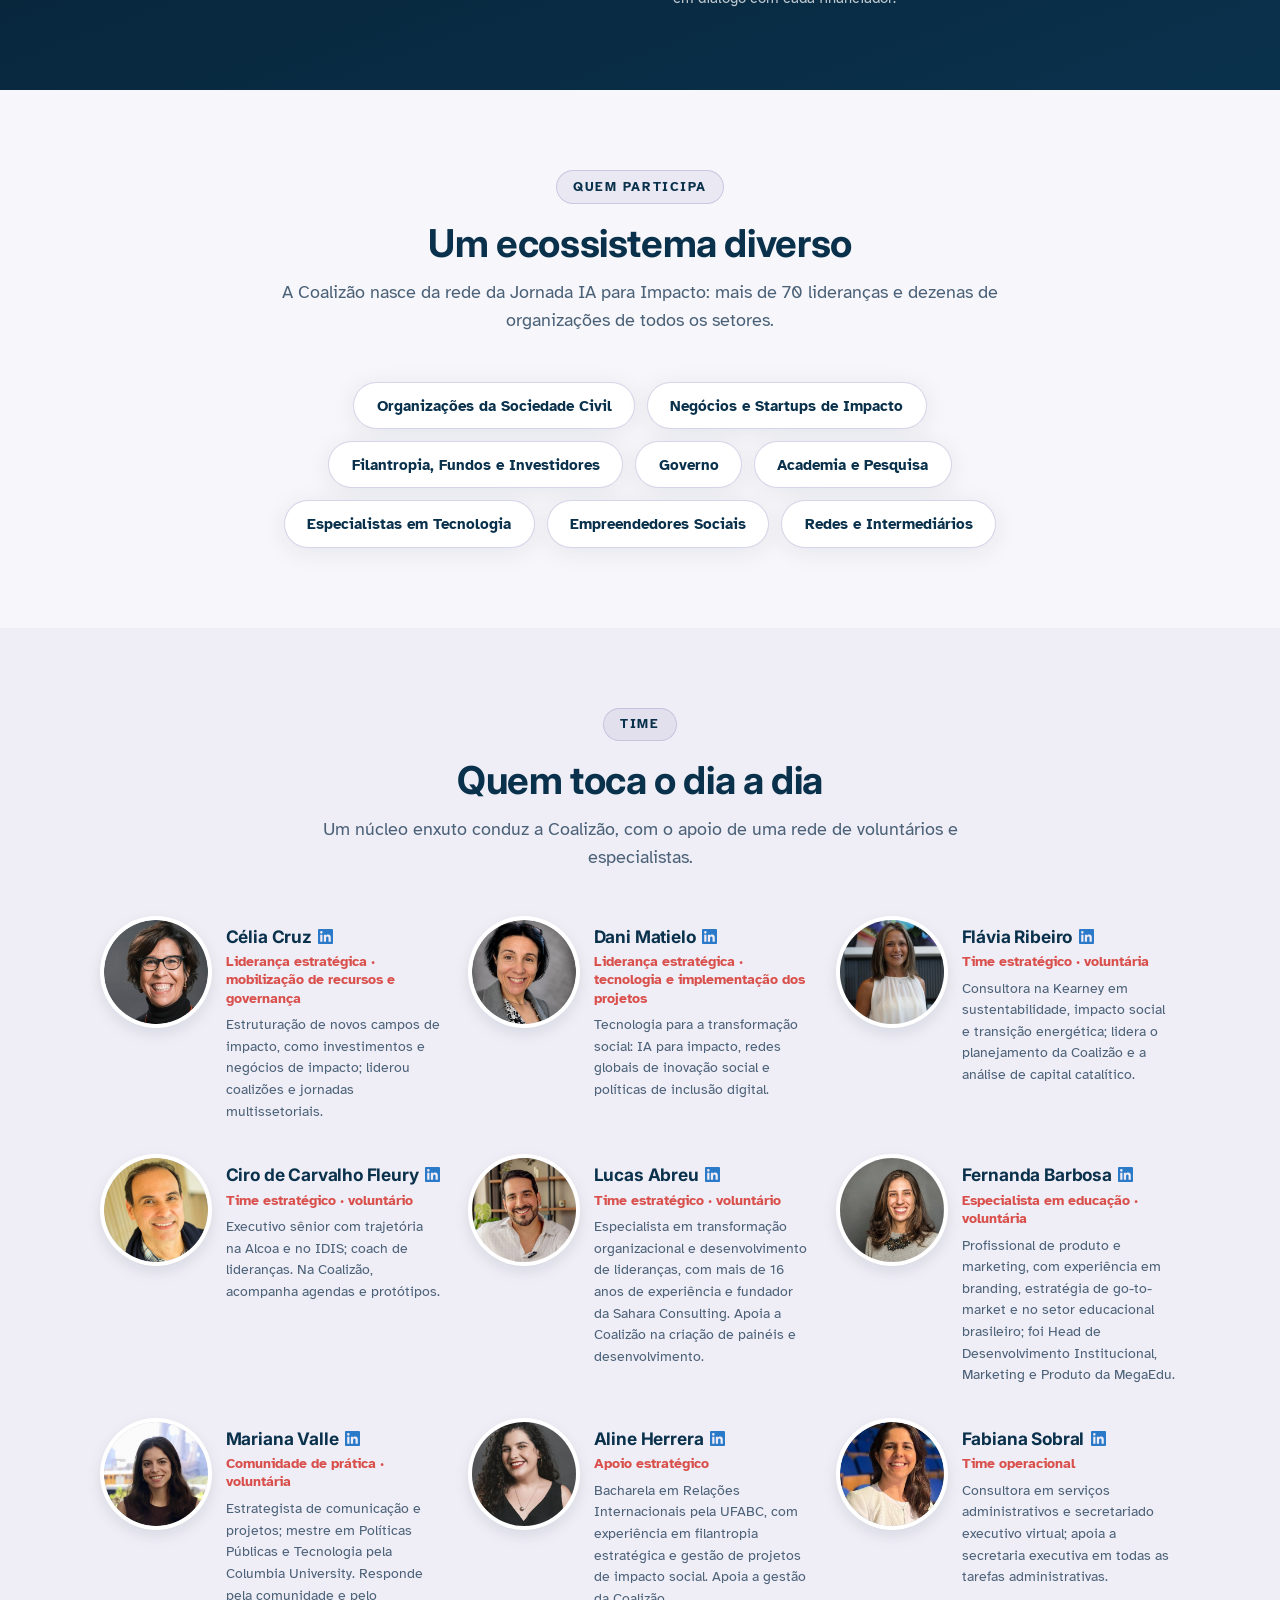
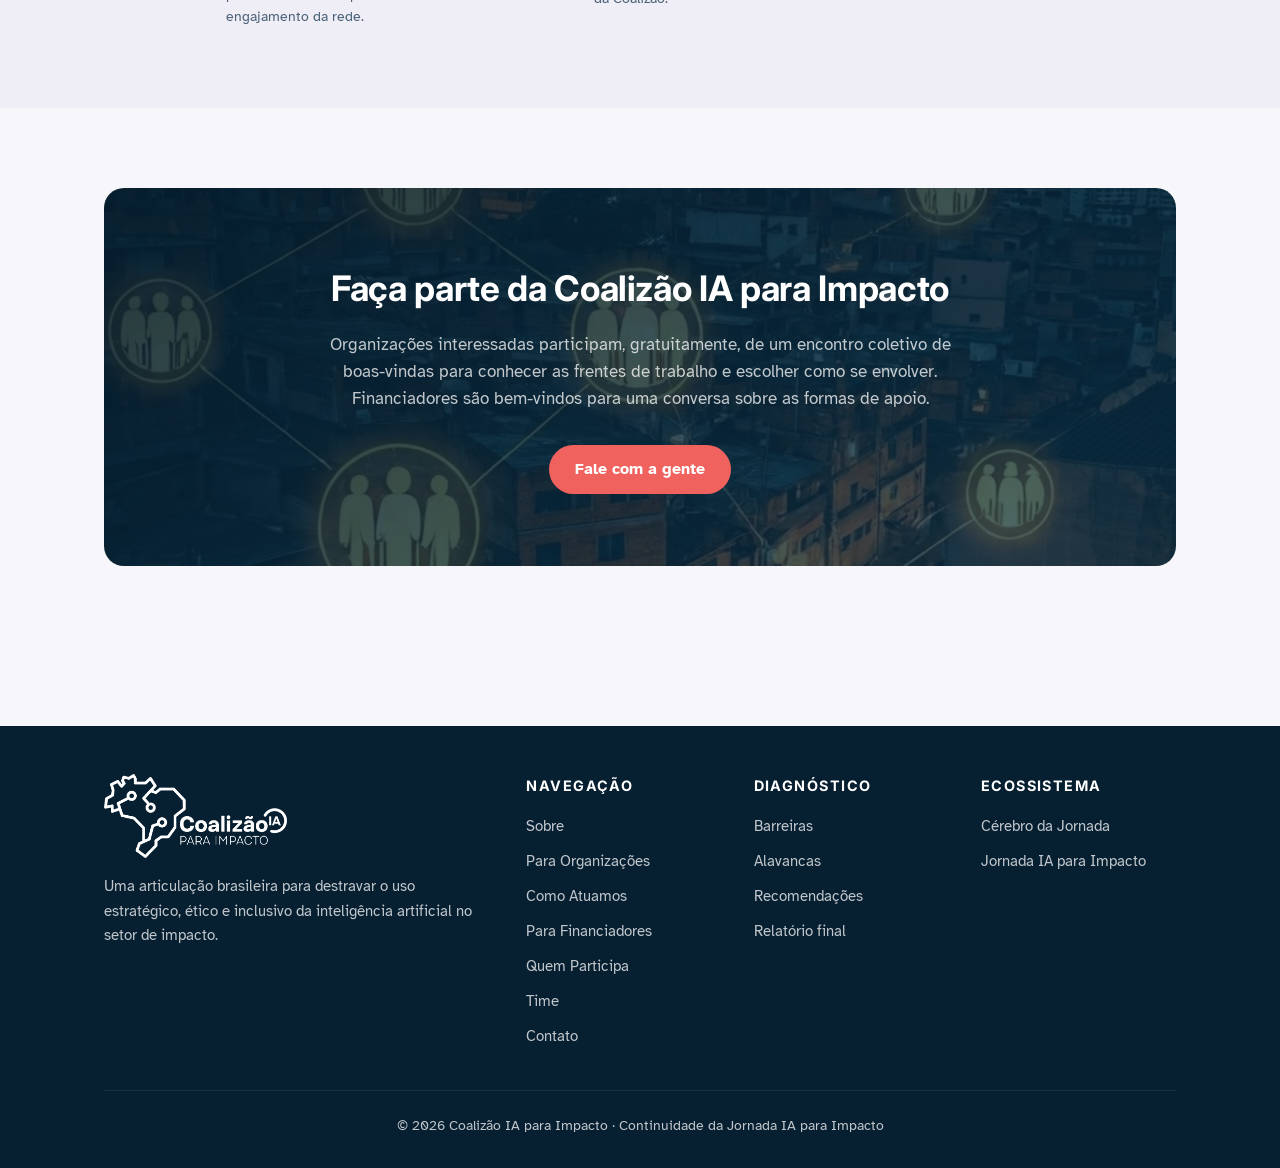
==== commit 9f3c1958: "Equipe: link para o LinkedIn de cada pessoa Nome vira link (nova aba) com icone do LinkedIn; a ultim" ====
--- a/index.html
+++ b/index.html
@@ -504,7 +504,7 @@
         <div class="team-card">
           <img src="assets/equipe/celia-cruz.jpg" alt="Célia Cruz" loading="lazy">
           <div>
-            <h3>Célia Cruz</h3>
+            <h3><a class="team-link" href="https://www.linkedin.com/in/celia-cruz/" target="_blank" rel="noopener" aria-label="Célia Cruz no LinkedIn">Célia <span class="nowrap">Cruz<svg class="ico-li" aria-hidden="true"><use href="assets/icons.svg#i-linkedin"/></svg></span></a></h3>
             <div class="team-role">Liderança estratégica · mobilização de recursos e governança</div>
             <p>Estruturação de novos campos de impacto, como investimentos e negócios de impacto; liderou coalizões e jornadas multissetoriais.</p>
           </div>
@@ -512,7 +512,7 @@
         <div class="team-card">
           <img src="assets/equipe/dani-matielo.jpg" alt="Dani Matielo" loading="lazy">
           <div>
-            <h3>Dani Matielo</h3>
+            <h3><a class="team-link" href="https://www.linkedin.com/in/danimatielo/" target="_blank" rel="noopener" aria-label="Dani Matielo no LinkedIn">Dani <span class="nowrap">Matielo<svg class="ico-li" aria-hidden="true"><use href="assets/icons.svg#i-linkedin"/></svg></span></a></h3>
             <div class="team-role">Liderança estratégica · tecnologia e implementação dos projetos</div>
             <p>Tecnologia para a transformação social: IA para impacto, redes globais de inovação social e políticas de inclusão digital.</p>
           </div>
@@ -520,7 +520,7 @@
         <div class="team-card">
           <img src="assets/equipe/flavia-ribeiro.jpg" alt="Flávia Ribeiro" loading="lazy">
           <div>
-            <h3>Flávia Ribeiro</h3>
+            <h3><a class="team-link" href="https://www.linkedin.com/in/fl%C3%A1via-de-moraes-ribeiro-4b9b2920/" target="_blank" rel="noopener" aria-label="Flávia Ribeiro no LinkedIn">Flávia <span class="nowrap">Ribeiro<svg class="ico-li" aria-hidden="true"><use href="assets/icons.svg#i-linkedin"/></svg></span></a></h3>
             <div class="team-role">Time estratégico · voluntária</div>
             <p>Consultora na Kearney em sustentabilidade, impacto social e transição energética; lidera o planejamento da Coalizão e a análise de capital catalítico.</p>
           </div>
@@ -528,7 +528,7 @@
         <div class="team-card">
           <img src="assets/equipe/ciro-fleury.jpg" alt="Ciro de Carvalho Fleury" loading="lazy">
           <div>
-            <h3>Ciro de Carvalho Fleury</h3>
+            <h3><a class="team-link" href="https://www.linkedin.com/in/ciro-de-carvalho-fleury-192ba04/" target="_blank" rel="noopener" aria-label="Ciro de Carvalho Fleury no LinkedIn">Ciro de Carvalho <span class="nowrap">Fleury<svg class="ico-li" aria-hidden="true"><use href="assets/icons.svg#i-linkedin"/></svg></span></a></h3>
             <div class="team-role">Time estratégico · voluntário</div>
             <p>Executivo sênior com trajetória na Alcoa e no IDIS; coach de lideranças. Na Coalizão, acompanha agendas e protótipos.</p>
           </div>
@@ -536,7 +536,7 @@
         <div class="team-card">
           <img src="assets/equipe/lucas-abreu.jpg" alt="Lucas Abreu" loading="lazy">
           <div>
-            <h3>Lucas Abreu</h3>
+            <h3><a class="team-link" href="https://www.linkedin.com/in/lucas-abreu-p/" target="_blank" rel="noopener" aria-label="Lucas Abreu no LinkedIn">Lucas <span class="nowrap">Abreu<svg class="ico-li" aria-hidden="true"><use href="assets/icons.svg#i-linkedin"/></svg></span></a></h3>
             <div class="team-role">Time estratégico · voluntário</div>
             <p>Especialista em transformação organizacional e desenvolvimento de lideranças, com mais de 16 anos de experiência e fundador da Sahara Consulting. Apoia a Coalizão na criação de painéis e desenvolvimento.</p>
           </div>
@@ -544,7 +544,7 @@
         <div class="team-card">
           <img src="assets/equipe/fernanda-barbosa.jpg" alt="Fernanda Barbosa" loading="lazy">
           <div>
-            <h3>Fernanda Barbosa</h3>
+            <h3><a class="team-link" href="https://www.linkedin.com/in/fernandagbarbosa/" target="_blank" rel="noopener" aria-label="Fernanda Barbosa no LinkedIn">Fernanda <span class="nowrap">Barbosa<svg class="ico-li" aria-hidden="true"><use href="assets/icons.svg#i-linkedin"/></svg></span></a></h3>
             <div class="team-role">Especialista em educação · voluntária</div>
             <p>Profissional de produto e marketing, com experiência em branding, estratégia de go-to-market e no setor educacional brasileiro; foi Head de Desenvolvimento Institucional, Marketing e Produto da MegaEdu.</p>
           </div>
@@ -552,7 +552,7 @@
         <div class="team-card">
           <img src="assets/equipe/mariana-valle.jpg" alt="Mariana Valle" loading="lazy">
           <div>
-            <h3>Mariana Valle</h3>
+            <h3><a class="team-link" href="https://www.linkedin.com/in/mariana-vieira-moura-valle/" target="_blank" rel="noopener" aria-label="Mariana Valle no LinkedIn">Mariana <span class="nowrap">Valle<svg class="ico-li" aria-hidden="true"><use href="assets/icons.svg#i-linkedin"/></svg></span></a></h3>
             <div class="team-role">Comunidade de prática · voluntária</div>
             <p>Estrategista de comunicação e projetos; mestre em Políticas Públicas e Tecnologia pela Columbia University. Responde pela comunidade e pelo engajamento da rede.</p>
           </div>
@@ -560,7 +560,7 @@
         <div class="team-card">
           <img src="assets/equipe/aline-herrera.jpg" alt="Aline Herrera" loading="lazy">
           <div>
-            <h3>Aline Herrera</h3>
+            <h3><a class="team-link" href="https://www.linkedin.com/in/aline-herrera/" target="_blank" rel="noopener" aria-label="Aline Herrera no LinkedIn">Aline <span class="nowrap">Herrera<svg class="ico-li" aria-hidden="true"><use href="assets/icons.svg#i-linkedin"/></svg></span></a></h3>
             <div class="team-role">Apoio estratégico</div>
             <p>Bacharela em Relações Internacionais pela UFABC, com experiência em filantropia estratégica e gestão de projetos de impacto social. Apoia a gestão da Coalizão.</p>
           </div>
@@ -568,7 +568,7 @@
         <div class="team-card">
           <img src="assets/equipe/fabiana-sobral.jpg" alt="Fabiana Sobral" loading="lazy">
           <div>
-            <h3>Fabiana Sobral</h3>
+            <h3><a class="team-link" href="https://www.linkedin.com/in/fabiana-sobral-4b8a3819/" target="_blank" rel="noopener" aria-label="Fabiana Sobral no LinkedIn">Fabiana <span class="nowrap">Sobral<svg class="ico-li" aria-hidden="true"><use href="assets/icons.svg#i-linkedin"/></svg></span></a></h3>
             <div class="team-role">Time operacional</div>
             <p>Consultora em serviços administrativos e secretariado executivo virtual; apoia a secretaria executiva em todas as tarefas administrativas.</p>
           </div>
--- a/css/coalizao.css
+++ b/css/coalizao.css
@@ -852,6 +852,20 @@
 
 .team-card h3 { margin: 0.2rem 0 0.15rem; font-size: 1.08rem; }
 
+.team-link { color: inherit; text-decoration: none; }
+.team-link .nowrap { white-space: nowrap; }
+.team-link:hover { color: var(--coral-dark); }
+.team-link:hover .ico-li { opacity: 1; }
+.ico-li {
+  display: inline-block;
+  width: 15px;
+  height: 15px;
+  margin-left: 0.4rem;
+  vertical-align: -1px;
+  fill: #0A66C2;
+  opacity: 0.85;
+}
+
 .team-card .team-role {
   color: var(--coral-dark);
   font-weight: 700;
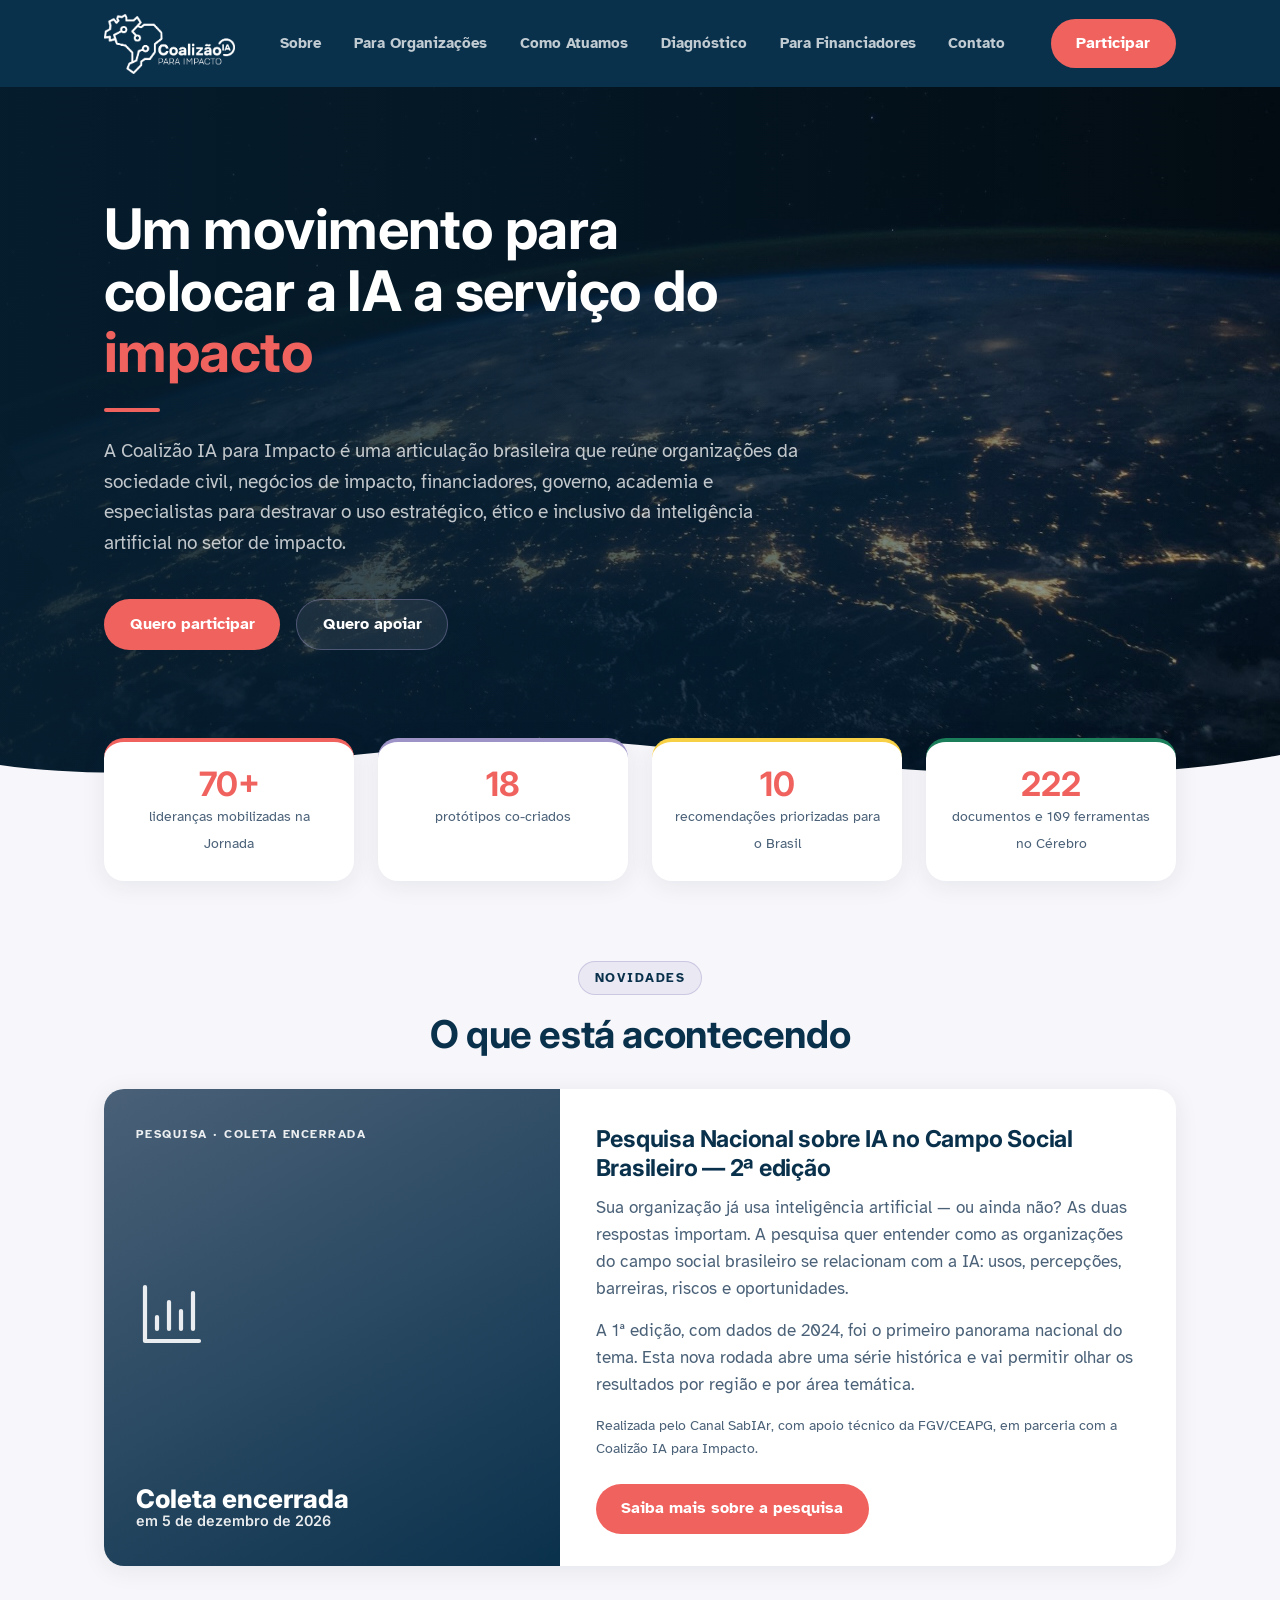
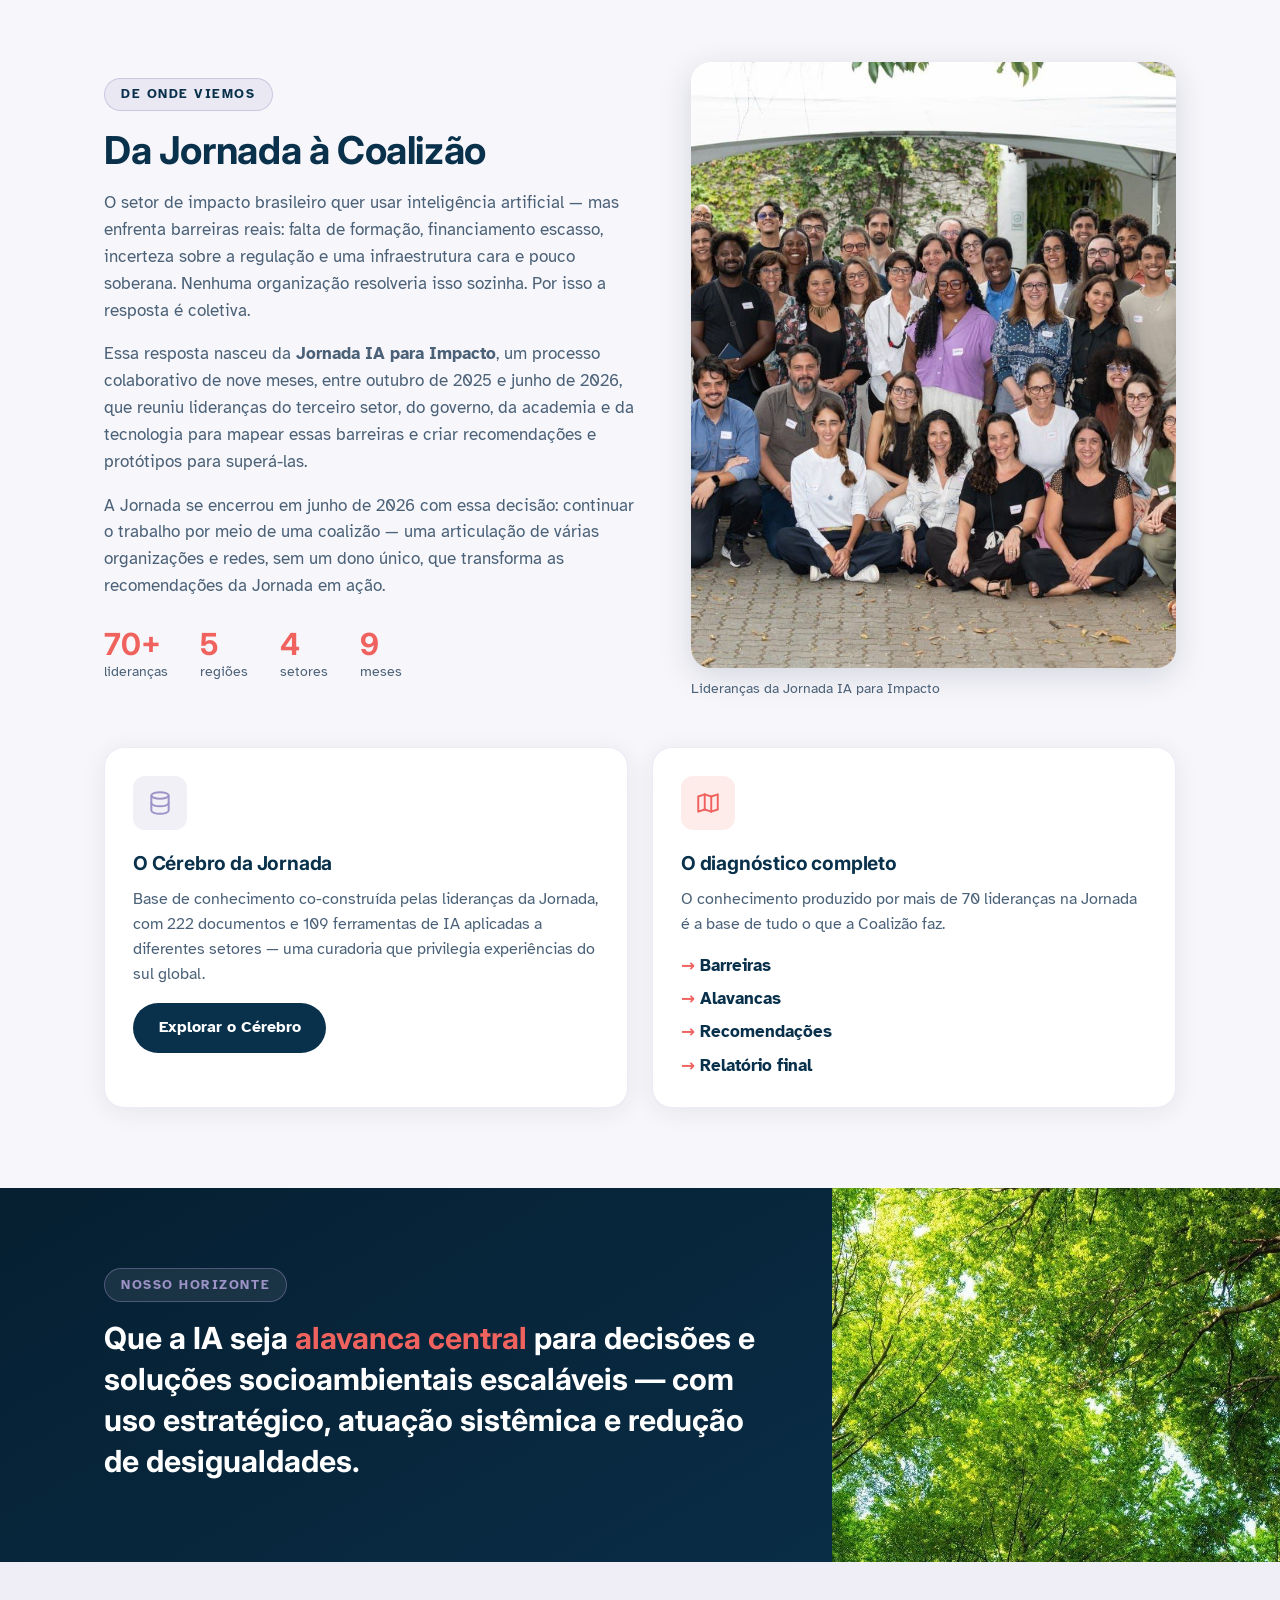
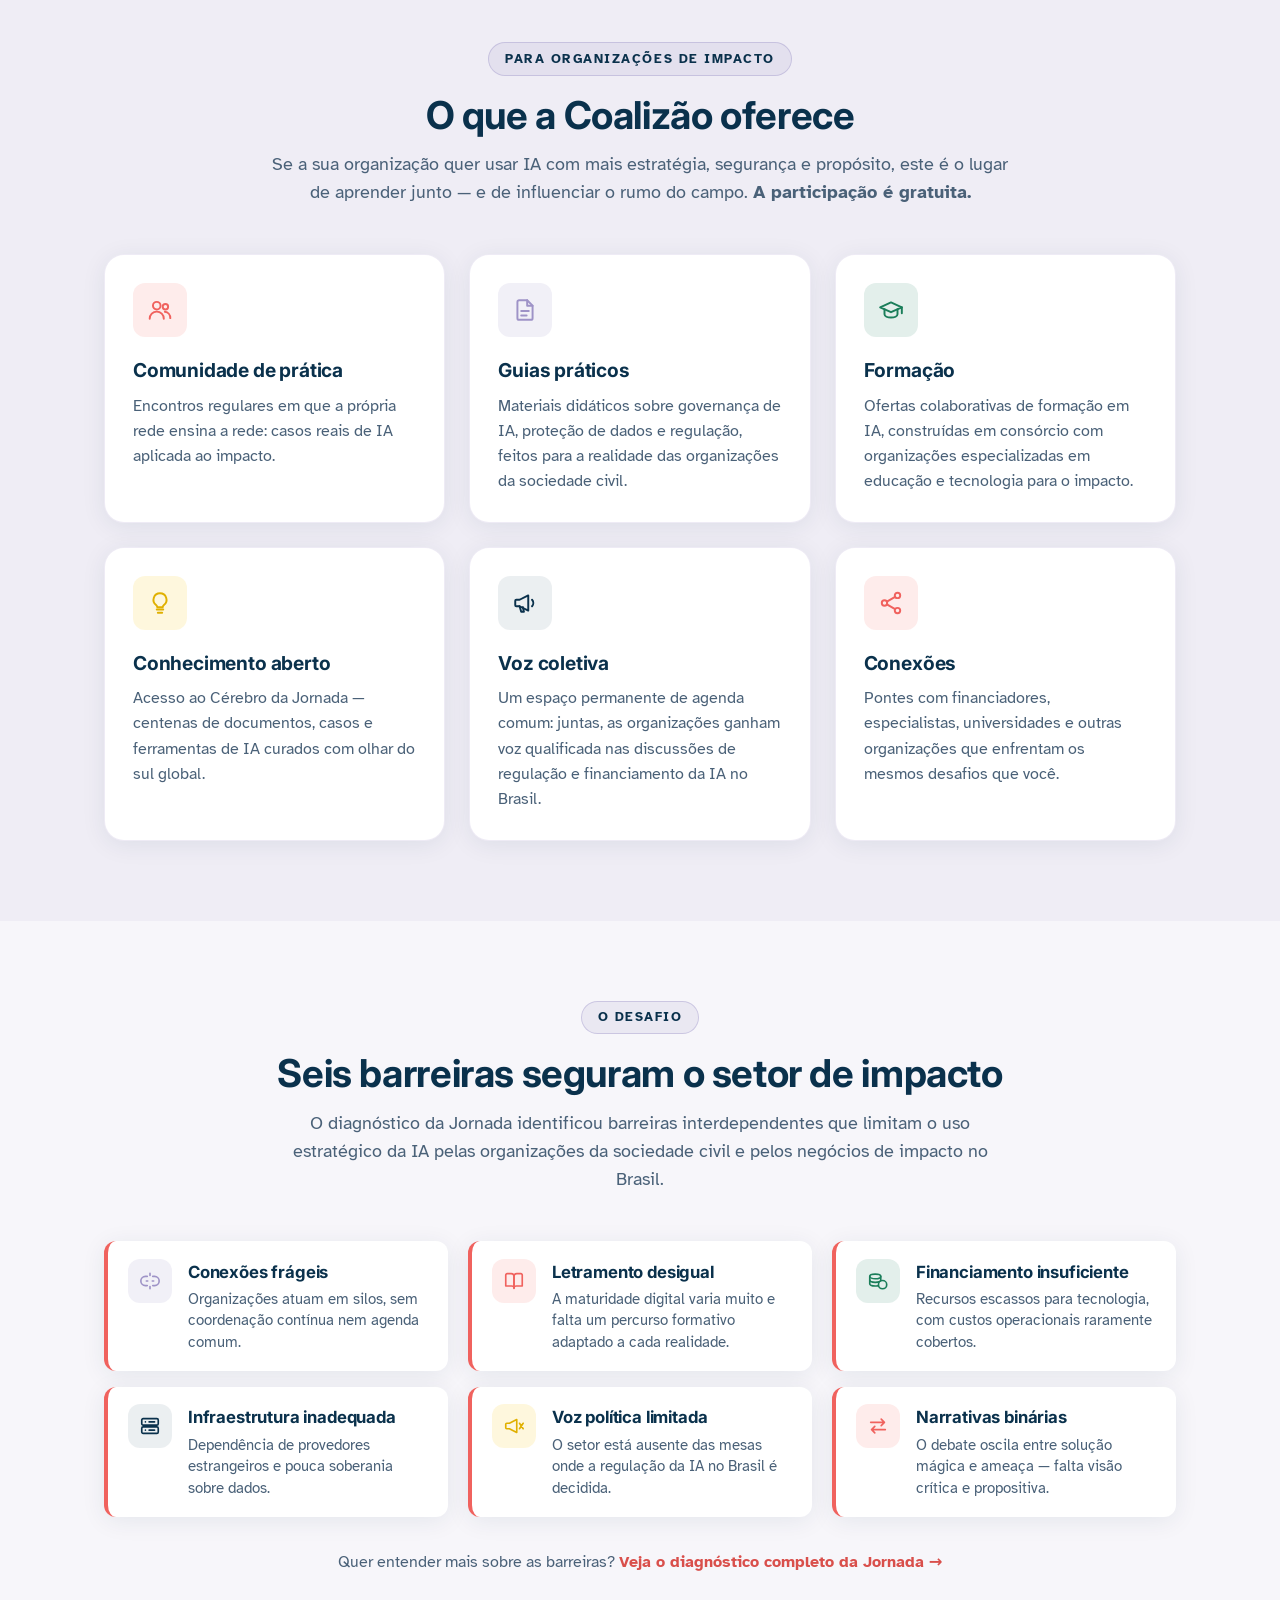
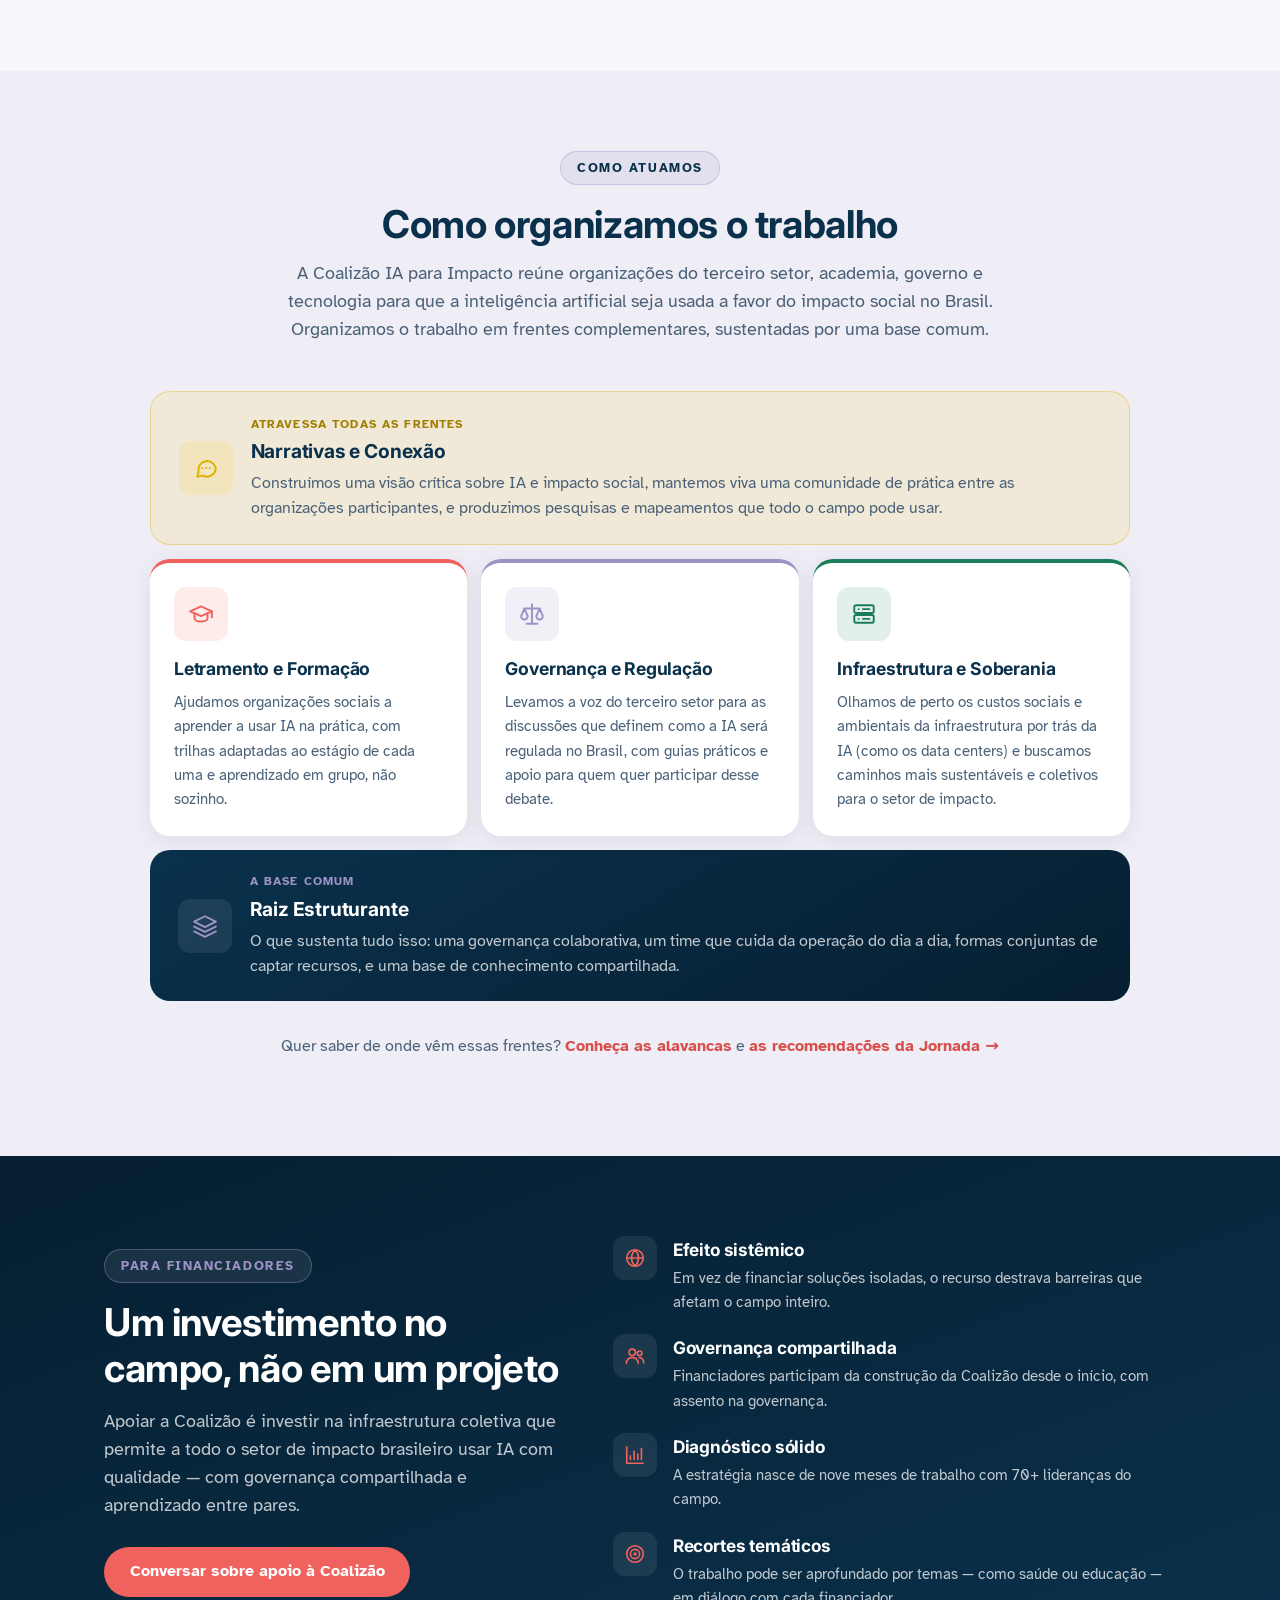
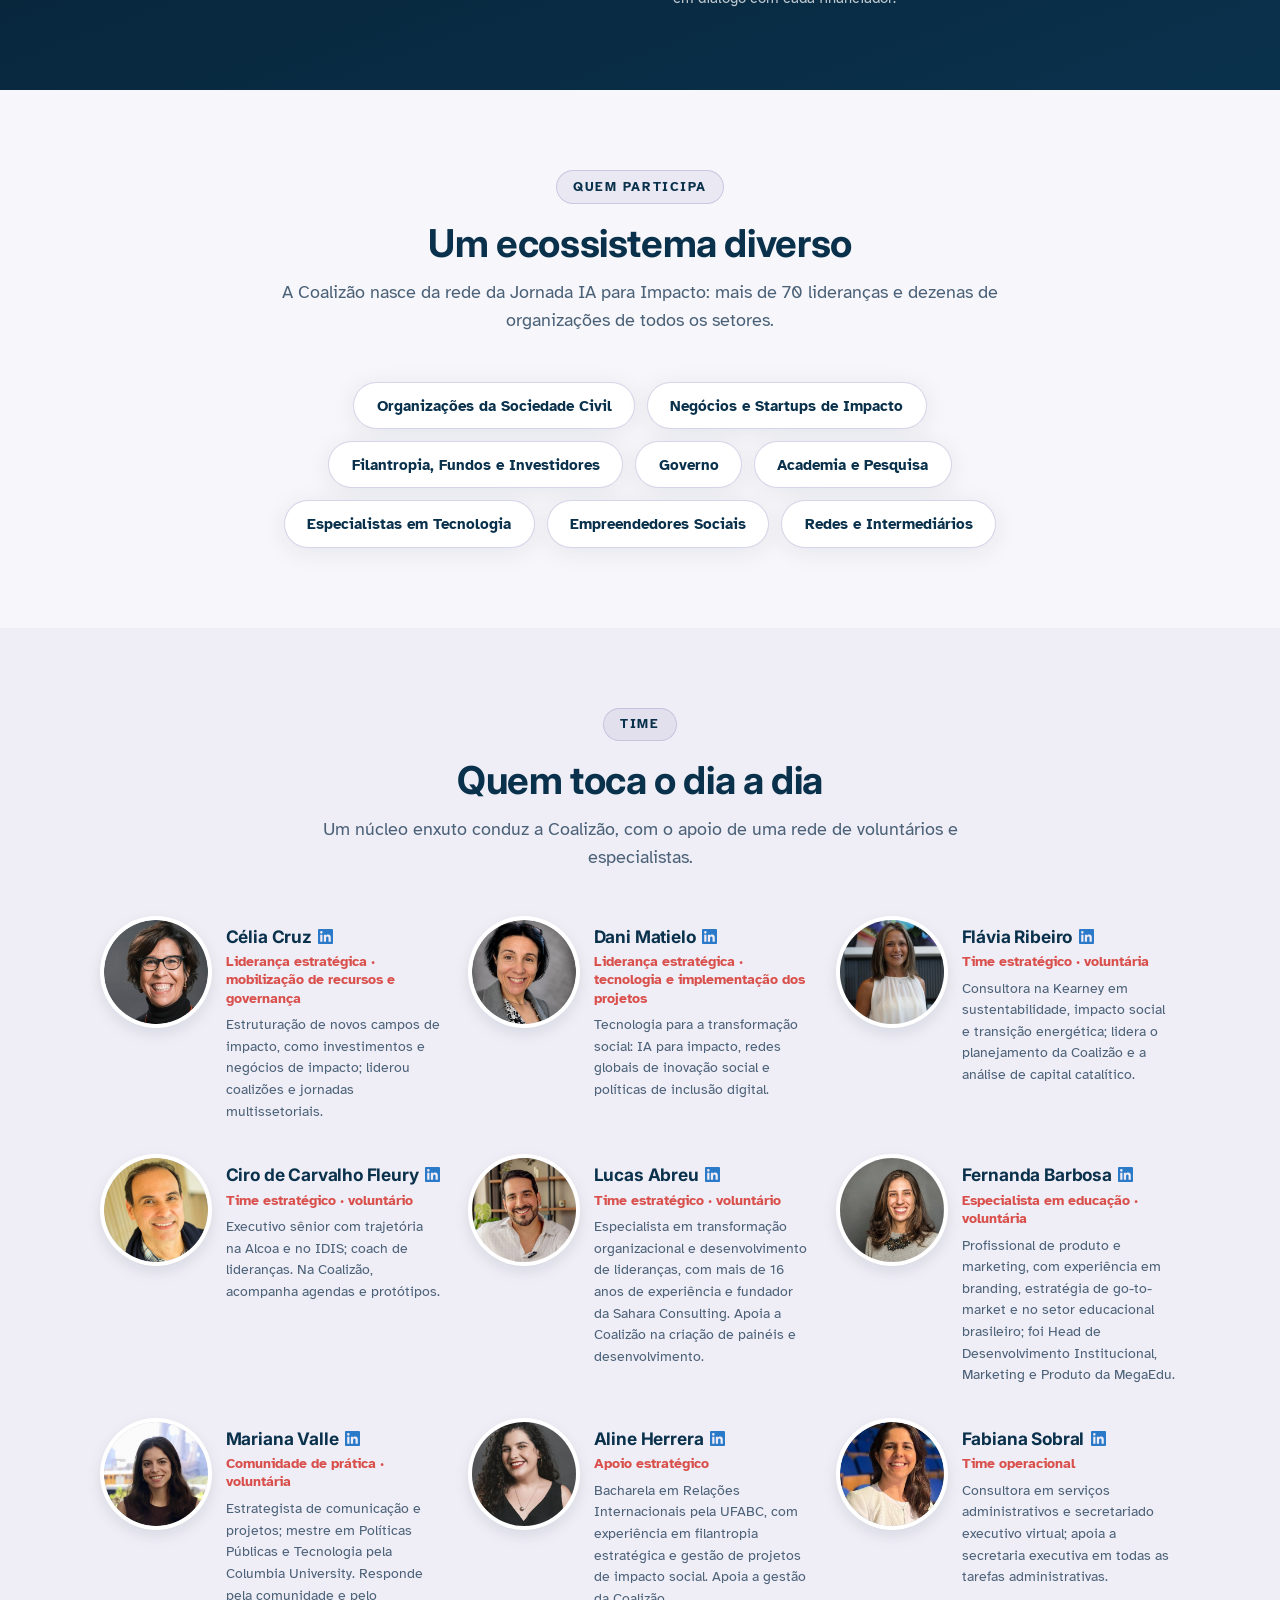
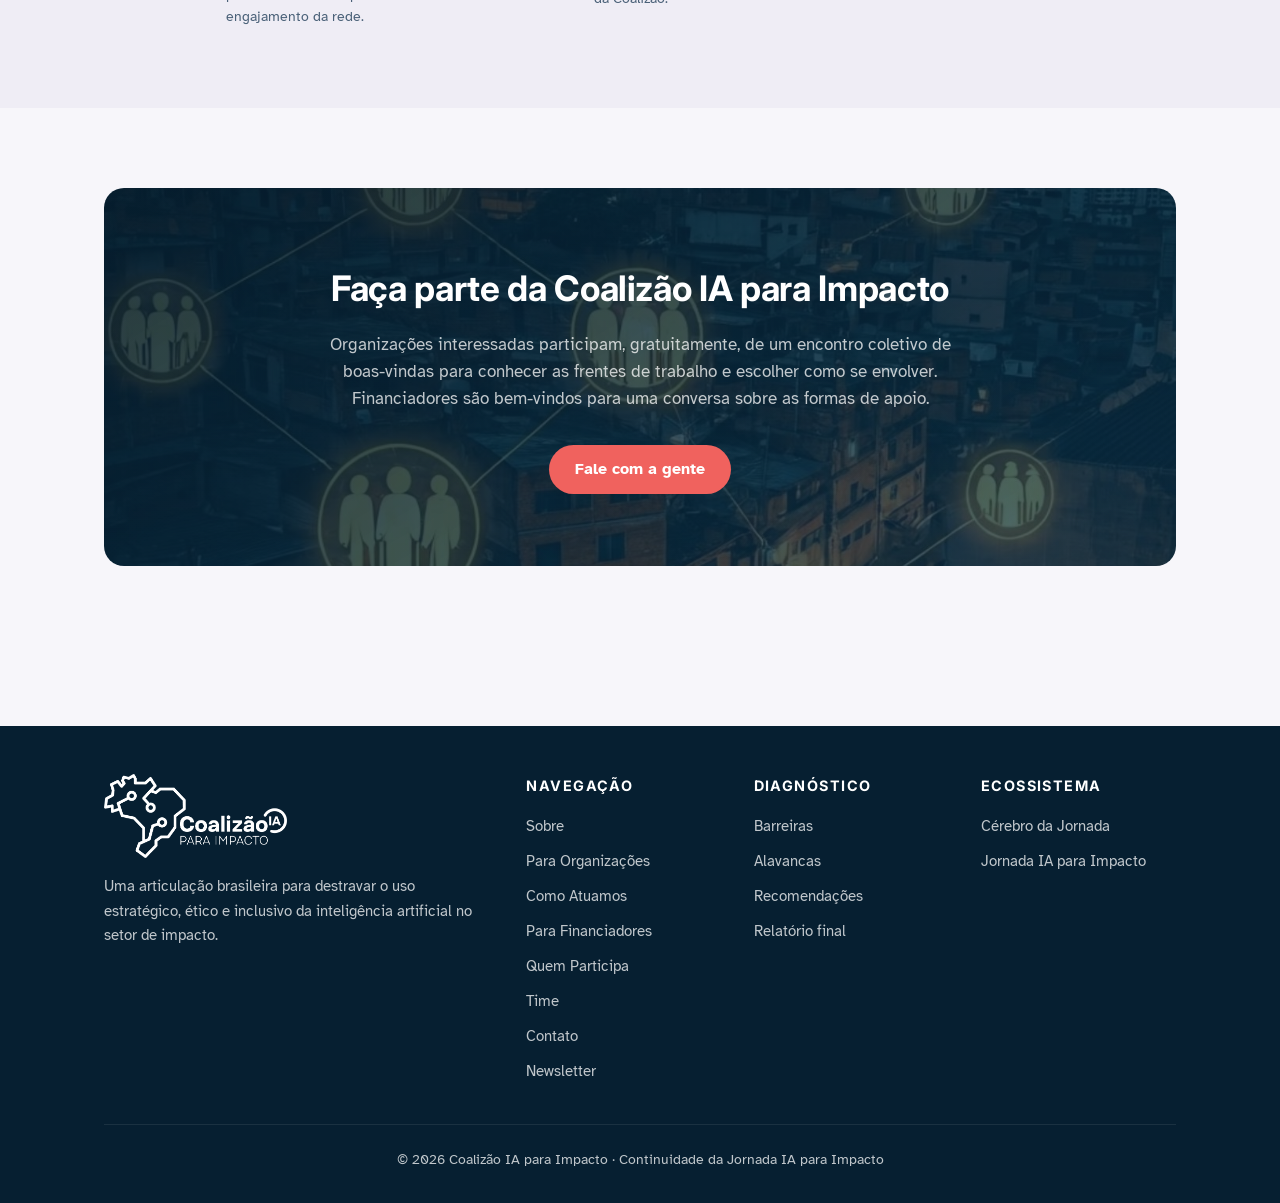
==== commit 7d1cdbe2: "Pagina de assinatura da newsletter (formulario Mailchimp com o visual da Coalizao) e link no rodape " ====
--- a/index.html
+++ b/index.html
@@ -615,6 +615,7 @@
             <li><a href="#quem-participa">Quem Participa</a></li>
             <li><a href="#time">Time</a></li>
             <li><a href="contato.html">Contato</a></li>
+            <li><a href="newsletter/">Newsletter</a></li>
           </ul>
         </div>
         <div>
--- a/css/coalizao.css
+++ b/css/coalizao.css
@@ -952,6 +952,129 @@
     url('../assets/fotos/terra-noite.jpg') center / cover no-repeat,
     var(--navy-deep);
 }
+/* Opções de foto do topo em avaliação (escolhidas pelo seletor do stage, js/stage.js) */
+.hero.hero-photo[class*="topo-"] {
+  background-position: center;
+  background-size: cover;
+  background-repeat: no-repeat;
+}
+.hero.hero-photo.topo-agrofloresta {
+  background-image:
+    linear-gradient(90deg, rgba(6, 31, 49, 0.92) 0%, rgba(6, 31, 49, 0.66) 42%, rgba(6, 31, 49, 0.2) 100%),
+    url('../assets/fotos/topo-agrofloresta.jpg');
+  background-position: center 35%;
+}
+.hero.hero-photo.topo-plantio {
+  background-image:
+    linear-gradient(90deg, rgba(6, 31, 49, 0.92) 0%, rgba(6, 31, 49, 0.66) 42%, rgba(6, 31, 49, 0.2) 100%),
+    url('../assets/fotos/topo-plantio.jpg');
+  background-position: 70% 40%;
+}
+.hero.hero-photo.topo-maos {
+  background-image:
+    linear-gradient(90deg, rgba(6, 31, 49, 0.9) 0%, rgba(6, 31, 49, 0.6) 42%, rgba(6, 31, 49, 0.15) 100%),
+    url('../assets/fotos/topo-maos.jpg');
+  background-position: 75% center;
+}
+.hero.hero-photo.topo-roda {
+  background-image:
+    linear-gradient(90deg, rgba(6, 31, 49, 0.88) 0%, rgba(6, 31, 49, 0.55) 42%, rgba(6, 31, 49, 0.12) 100%),
+    url('../assets/fotos/topo-roda.jpg');
+  background-size: auto, 150% auto;
+  background-position: center, 0% 58%;
+}
+.hero.hero-photo.topo-canoa {
+  background-image:
+    linear-gradient(90deg, rgba(6, 31, 49, 0.9) 0%, rgba(6, 31, 49, 0.6) 42%, rgba(6, 31, 49, 0.12) 100%),
+    url('../assets/fotos/topo-canoa.jpg');
+  background-position: center 55%;
+}
+.hero.hero-photo.topo-pescadores {
+  background-image:
+    linear-gradient(90deg, rgba(6, 31, 49, 0.9) 0%, rgba(6, 31, 49, 0.62) 42%, rgba(6, 31, 49, 0.15) 100%),
+    url('../assets/fotos/topo-pescadores.jpg');
+}
+.hero.hero-photo.topo-jangadas {
+  background-image:
+    linear-gradient(90deg, rgba(6, 31, 49, 0.9) 0%, rgba(6, 31, 49, 0.6) 42%, rgba(6, 31, 49, 0.12) 100%),
+    url('../assets/fotos/topo-jangadas.jpg');
+}
+.hero.hero-photo.topo-jangada {
+  background-image:
+    linear-gradient(90deg, rgba(6, 31, 49, 0.9) 0%, rgba(6, 31, 49, 0.6) 42%, rgba(6, 31, 49, 0.12) 100%),
+    url('../assets/fotos/topo-jangada.jpg');
+}
+.hero.hero-photo.topo-praia {
+  background-image:
+    linear-gradient(90deg, rgba(6, 31, 49, 0.9) 0%, rgba(6, 31, 49, 0.6) 42%, rgba(6, 31, 49, 0.12) 100%),
+    url('../assets/fotos/topo-praia.jpg');
+}
+.hero.hero-photo.topo-por-do-sol {
+  background-image:
+    linear-gradient(90deg, rgba(6, 31, 49, 0.88) 0%, rgba(6, 31, 49, 0.5) 42%, rgba(6, 31, 49, 0.1) 100%),
+    url('../assets/fotos/topo-por-do-sol.jpg');
+}
+.hero.hero-photo.topo-rio-manaus {
+  background-image:
+    linear-gradient(90deg, rgba(6, 31, 49, 0.85) 0%, rgba(6, 31, 49, 0.45) 42%, rgba(6, 31, 49, 0.1) 100%),
+    url('../assets/fotos/topo-rio-manaus.jpg');
+}
+.hero.hero-photo.topo-paraty {
+  background-image:
+    linear-gradient(90deg, rgba(6, 31, 49, 0.9) 0%, rgba(6, 31, 49, 0.6) 42%, rgba(6, 31, 49, 0.12) 100%),
+    url('../assets/fotos/topo-paraty.jpg');
+}
+.hero.hero-photo.topo-fim-de-tarde {
+  background-image:
+    linear-gradient(90deg, rgba(6, 31, 49, 0.9) 0%, rgba(6, 31, 49, 0.55) 42%, rgba(6, 31, 49, 0.1) 100%),
+    url('../assets/fotos/topo-fim-de-tarde.jpg');
+}
+.hero.hero-photo.topo-roda-grama {
+  background-image:
+    linear-gradient(90deg, rgba(6, 31, 49, 0.9) 0%, rgba(6, 31, 49, 0.6) 42%, rgba(6, 31, 49, 0.15) 100%),
+    url('../assets/fotos/topo-roda-grama.jpg');
+}
+.hero.hero-photo.topo-projecao {
+  background-image:
+    linear-gradient(90deg, rgba(6, 31, 49, 0.85) 0%, rgba(6, 31, 49, 0.45) 42%, rgba(6, 31, 49, 0.05) 100%),
+    url('../assets/fotos/topo-projecao.jpg');
+  background-position: 70% center;
+}
+.hero.hero-photo.topo-codigo {
+  background-image:
+    linear-gradient(90deg, rgba(6, 31, 49, 0.85) 0%, rgba(6, 31, 49, 0.45) 42%, rgba(6, 31, 49, 0.05) 100%),
+    url('../assets/fotos/topo-codigo.jpg');
+  background-position: 70% center;
+}
+/* Prévia com marca d'água (Pulsar Imagens, foto paga): trocar pelo arquivo licenciado se for escolhida. */
+.hero.hero-photo.topo-solar {
+  background-image:
+    linear-gradient(90deg, rgb(6, 31, 49) 0%, rgb(6, 31, 49) 34%, rgba(6, 31, 49, 0.55) 58%, rgba(6, 31, 49, 0.05) 100%),
+    url('../assets/fotos/topo-solar.jpg');
+  background-color: rgb(6, 31, 49);
+  background-size: auto, auto 100%;
+  background-position: center, right center;
+}
+.hero.hero-photo.topo-solar-inteira {
+  background-image:
+    linear-gradient(90deg, rgba(6, 31, 49, 0.85) 0%, rgba(6, 31, 49, 0.55) 45%, rgba(6, 31, 49, 0.1) 100%),
+    url('../assets/fotos/topo-solar.jpg');
+  background-position: center, center 30%;
+}
+@media (max-width: 760px) {
+  .hero.hero-photo.topo-solar {
+    background-image:
+      linear-gradient(180deg, rgba(6, 31, 49, 0.88) 0%, rgba(6, 31, 49, 0.8) 100%),
+      url('../assets/fotos/topo-solar.jpg');
+    background-size: auto, cover;
+    background-position: center, 60% center;
+  }
+}
+
+.stage-picker { font-weight: 400; margin-left: 0.75rem; }
+.stage-picker a { margin: 0 0.3rem; }
+.stage-picker a[aria-current="true"] { font-weight: 700; text-decoration: none; border-bottom: 2px solid currentColor; }
+
 .hero-photo .hero-inner { max-width: 44rem; }
 .hero-photo h1 { font-size: clamp(2.2rem, 5vw, 3.5rem); line-height: 1.1; }
 .hero-photo .lead { margin: 0 0 1rem; }
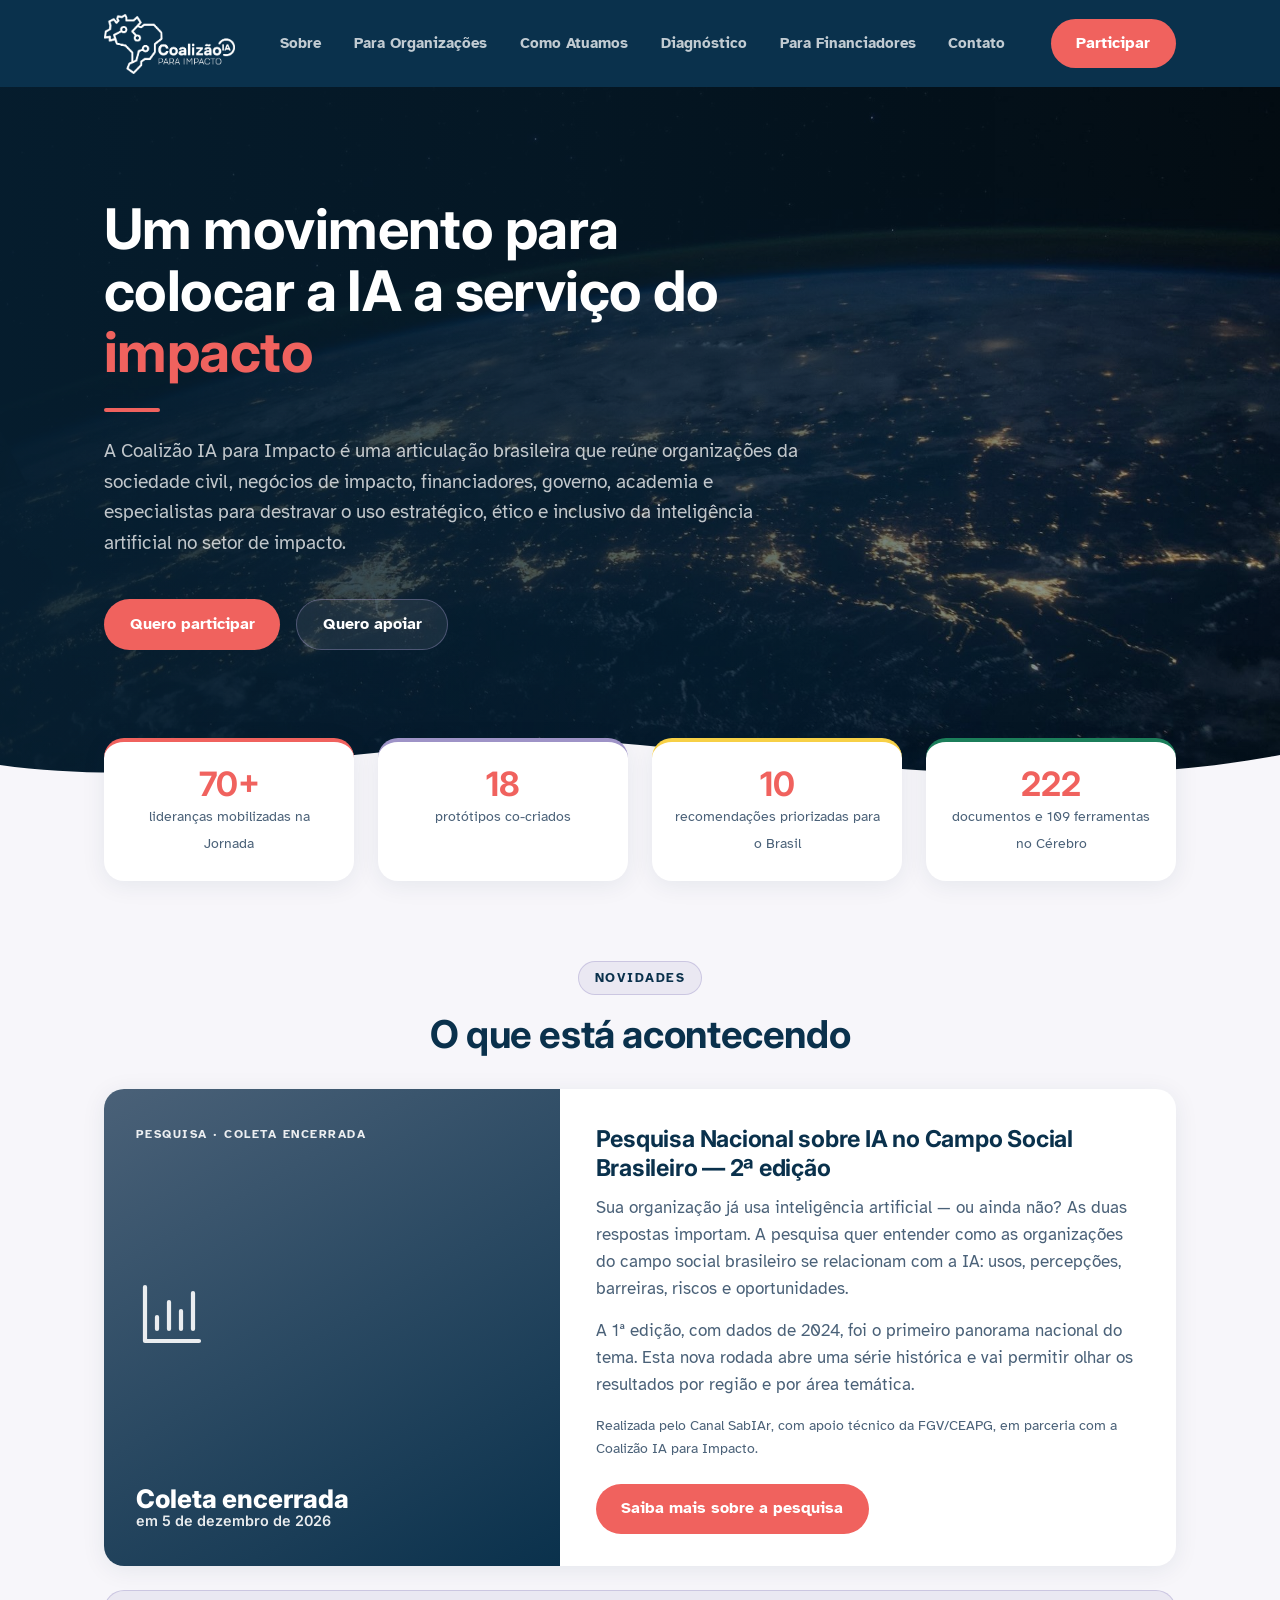
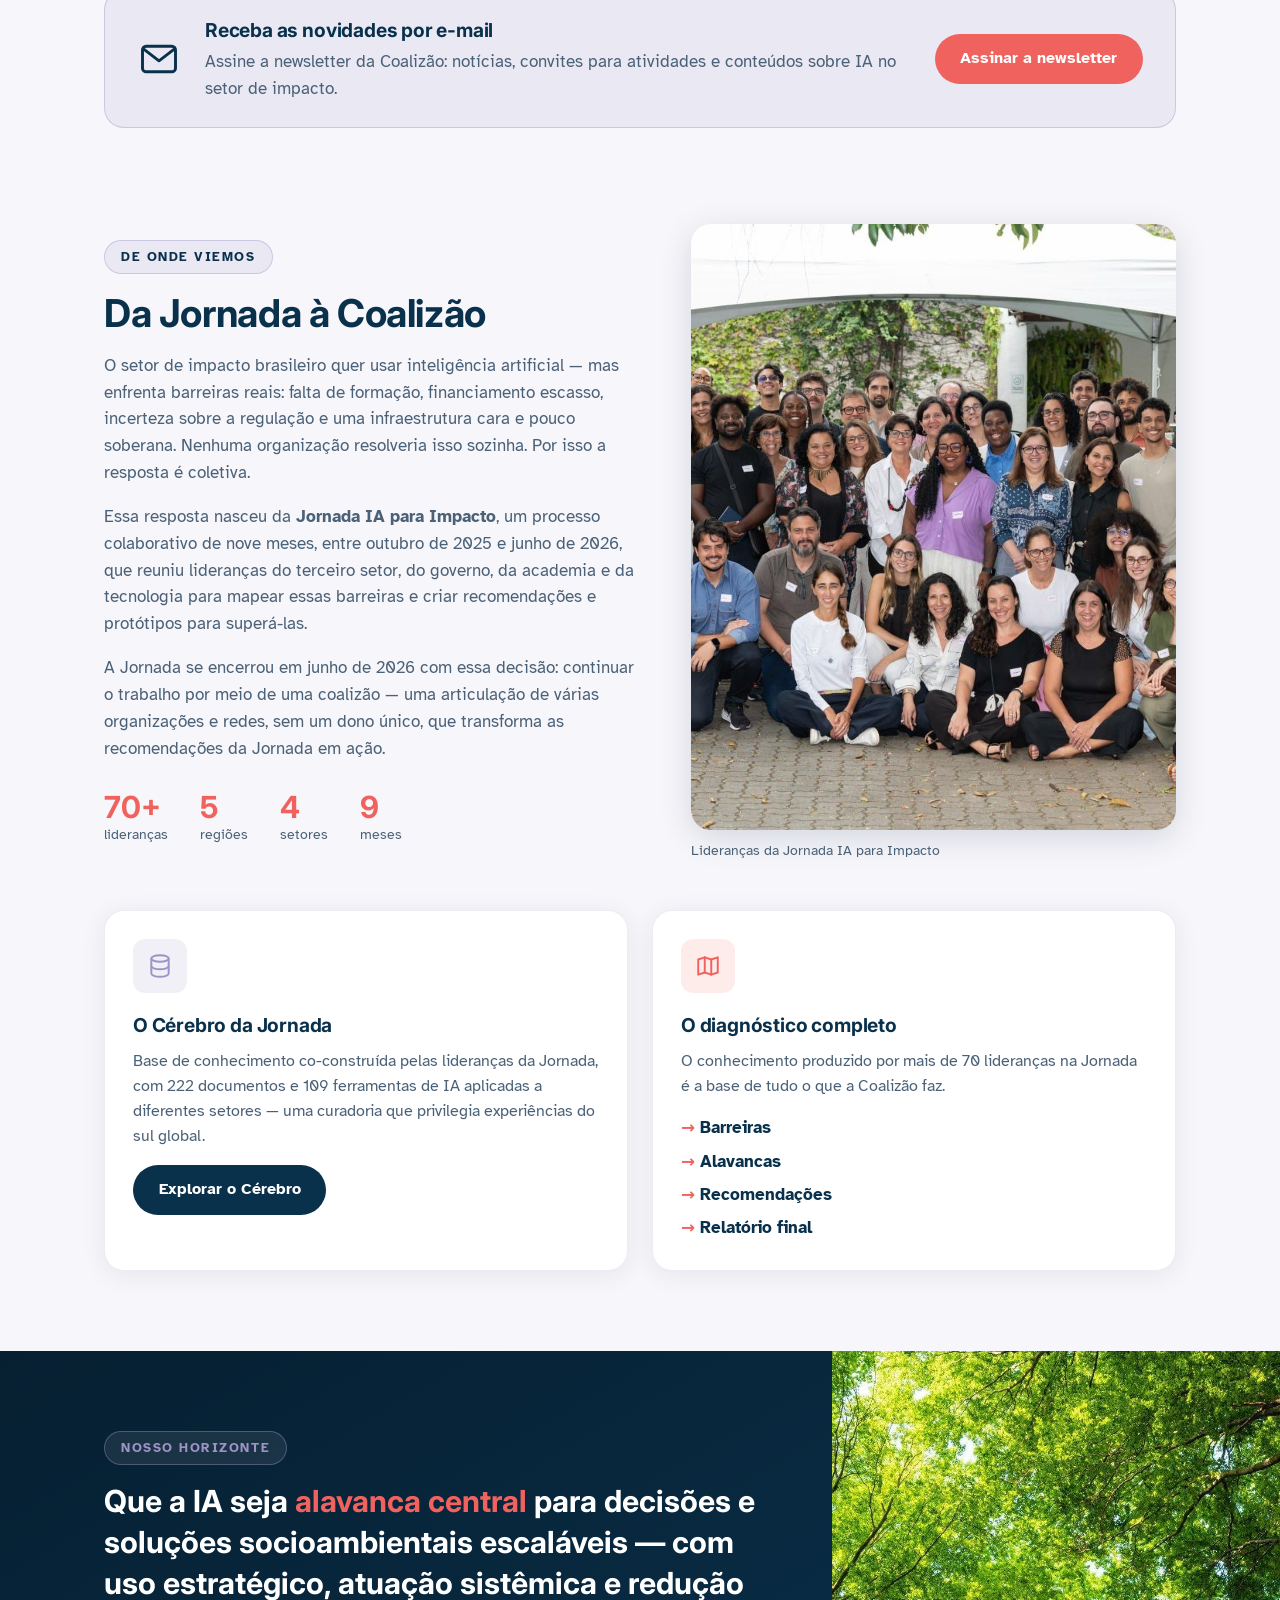
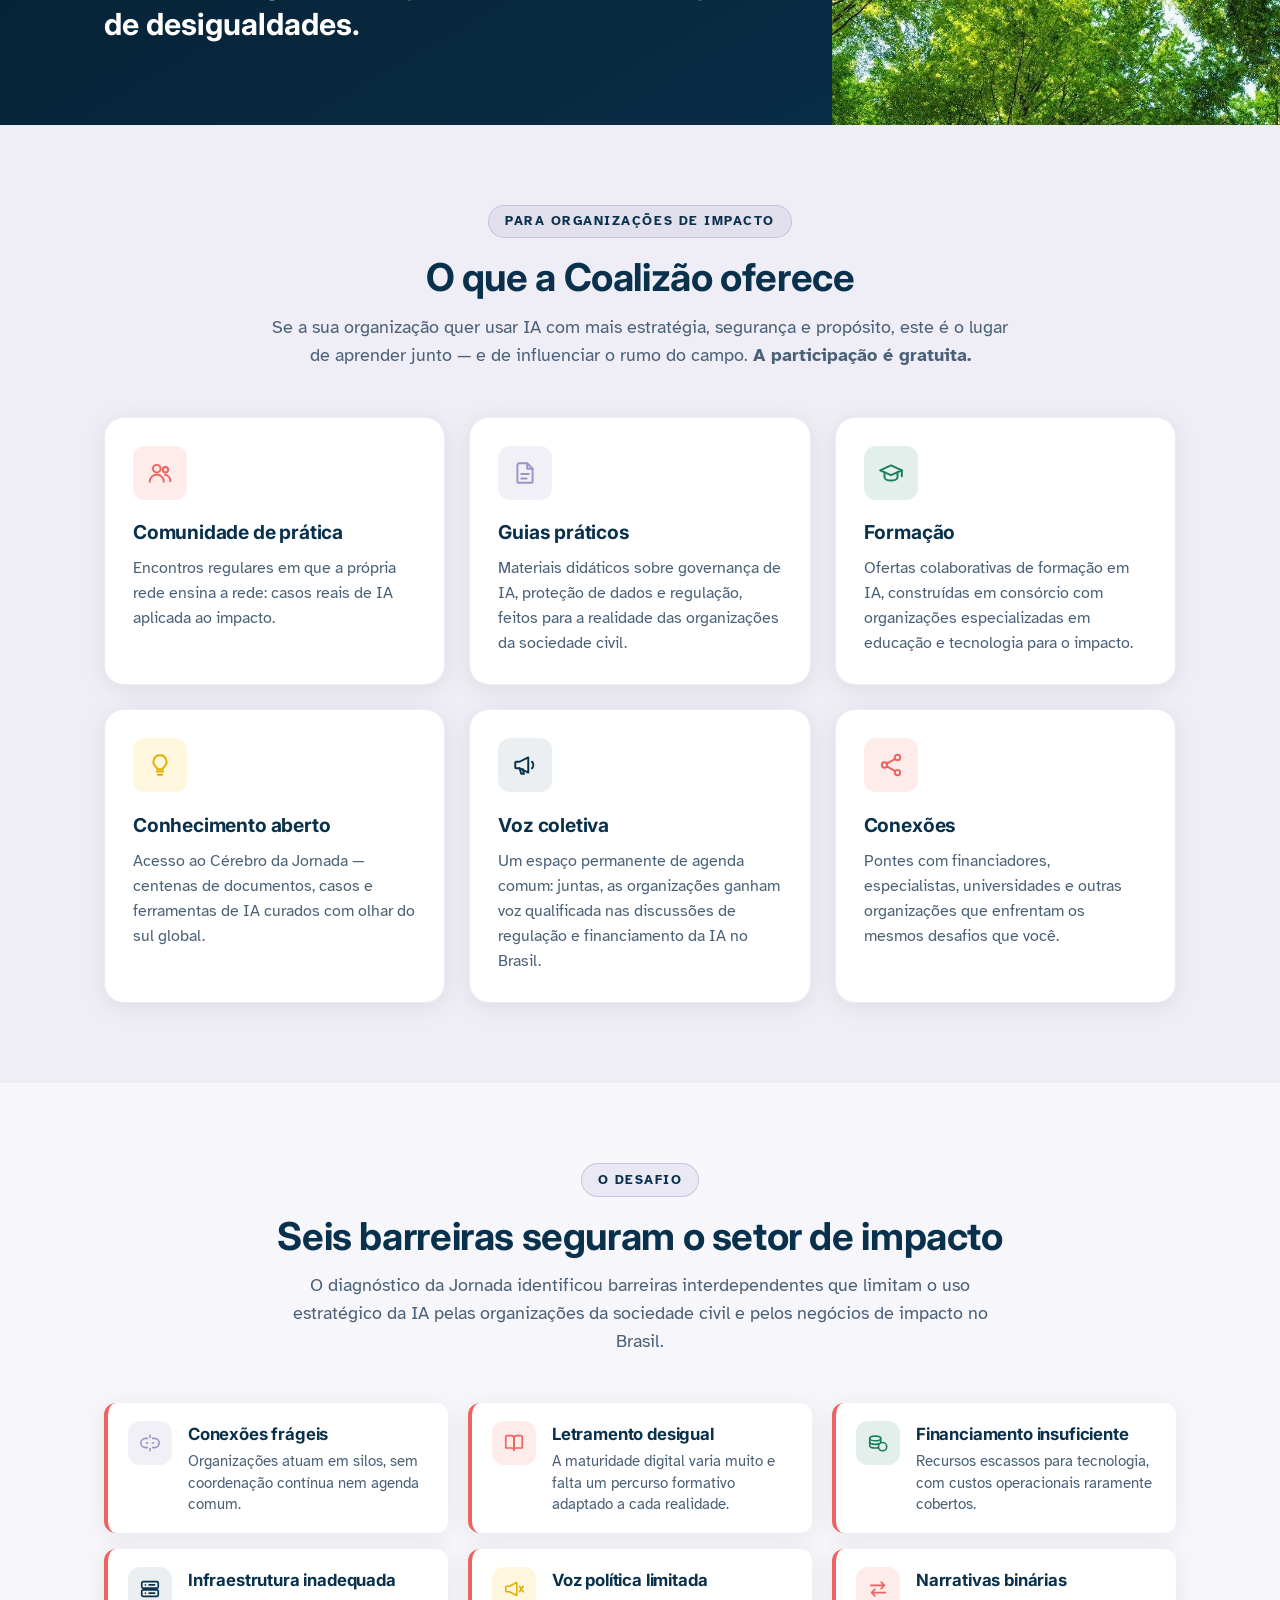
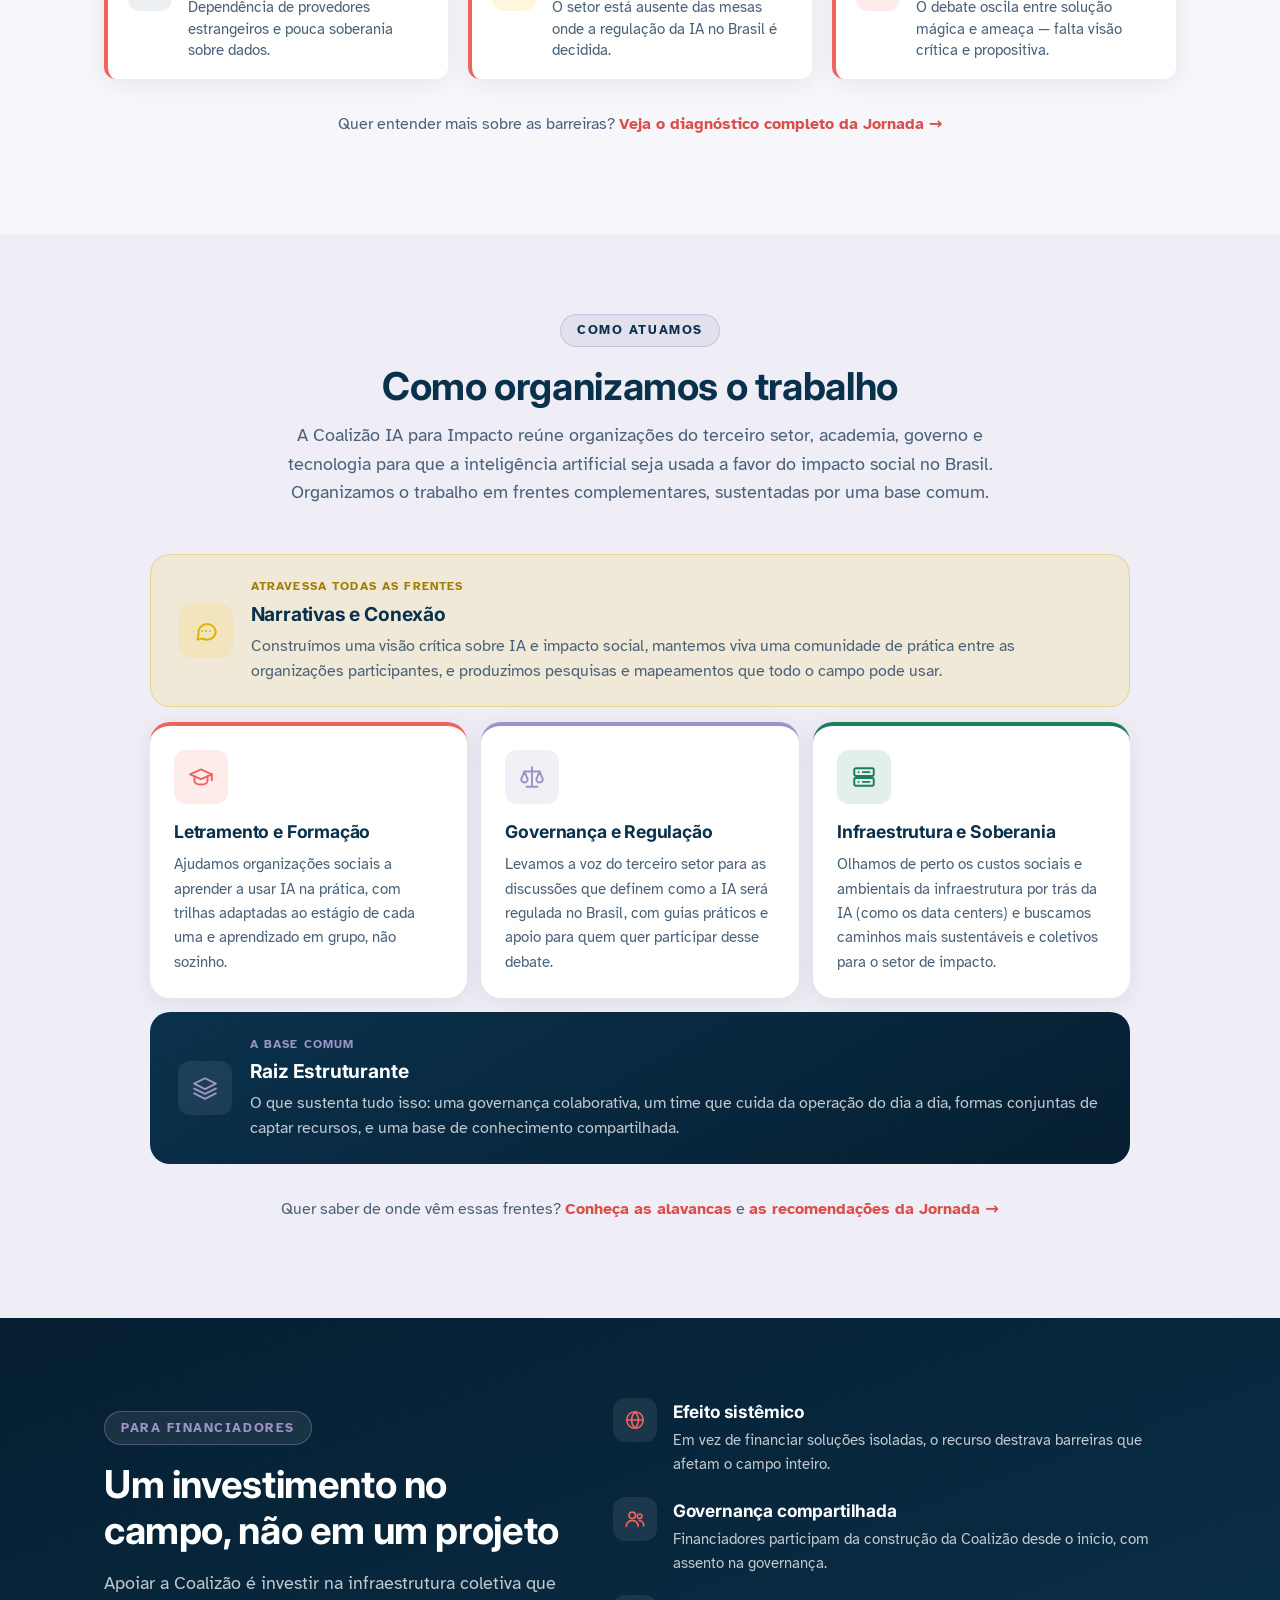
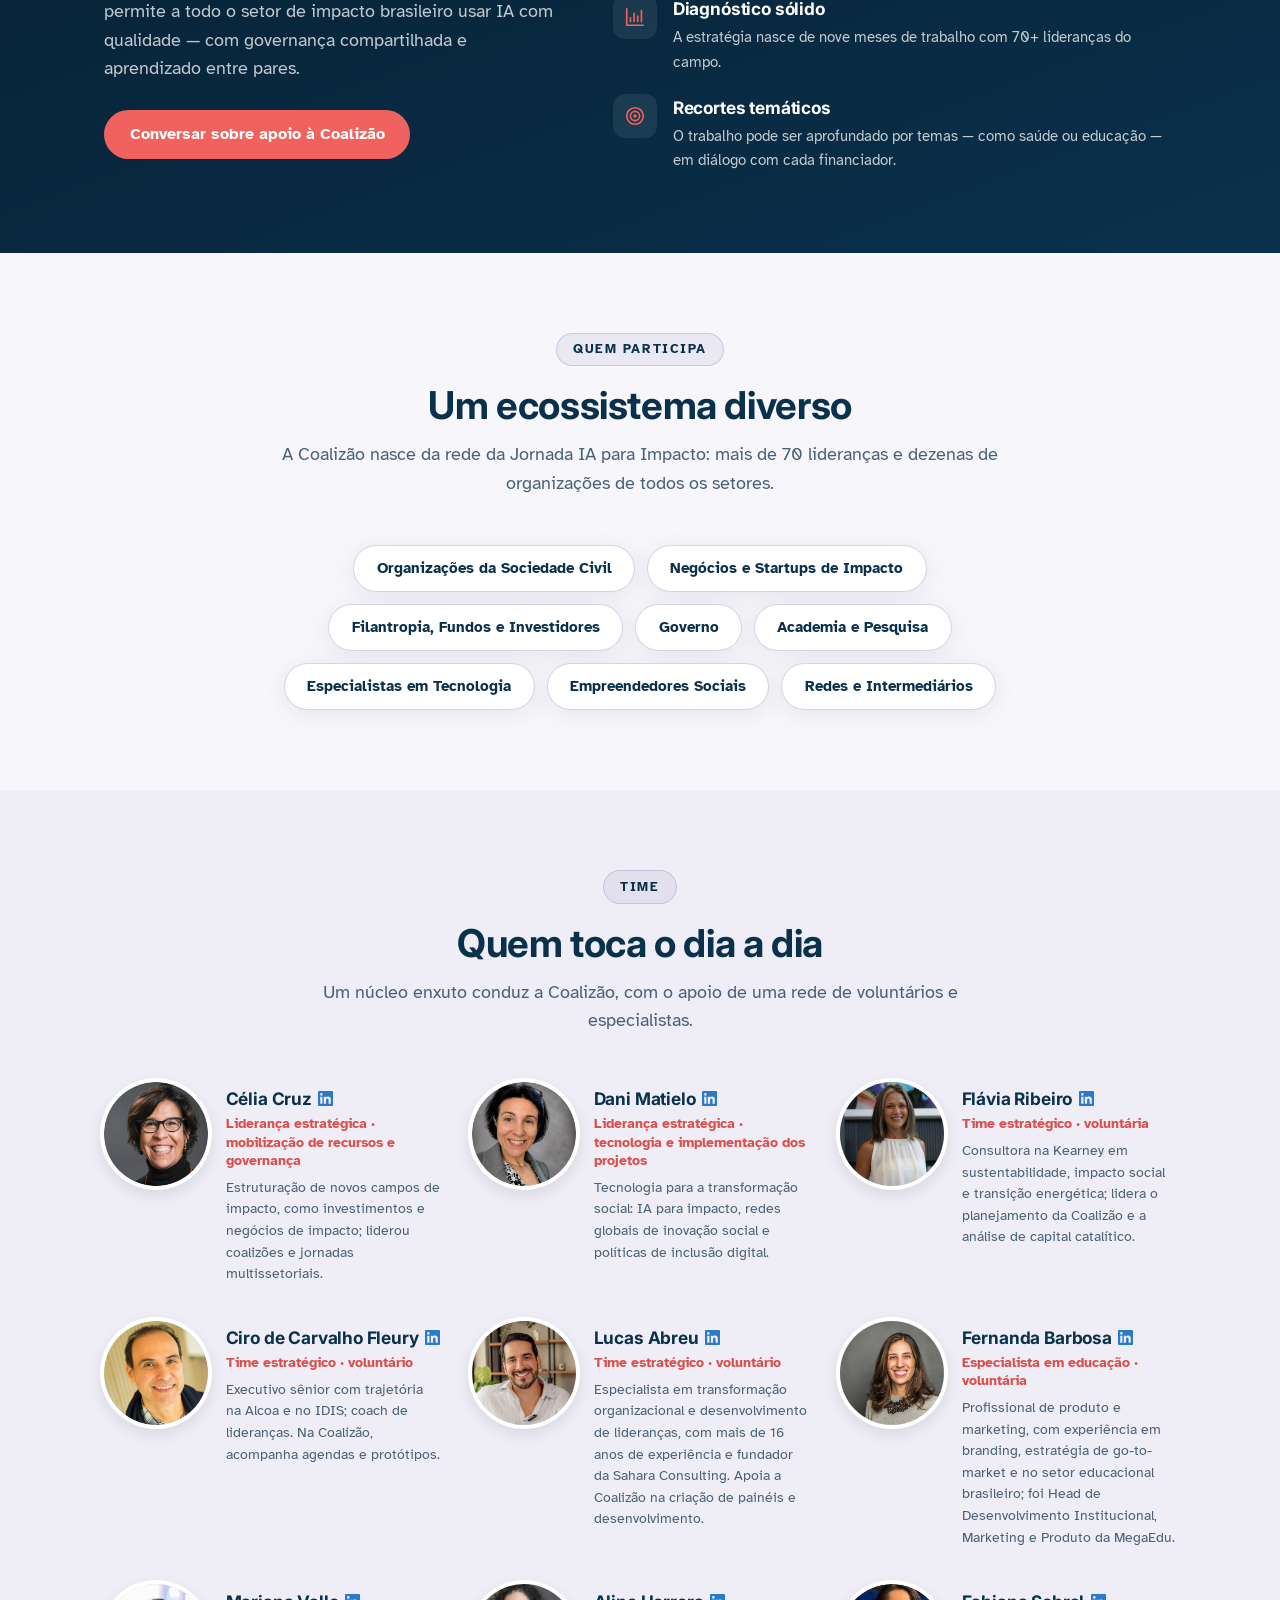
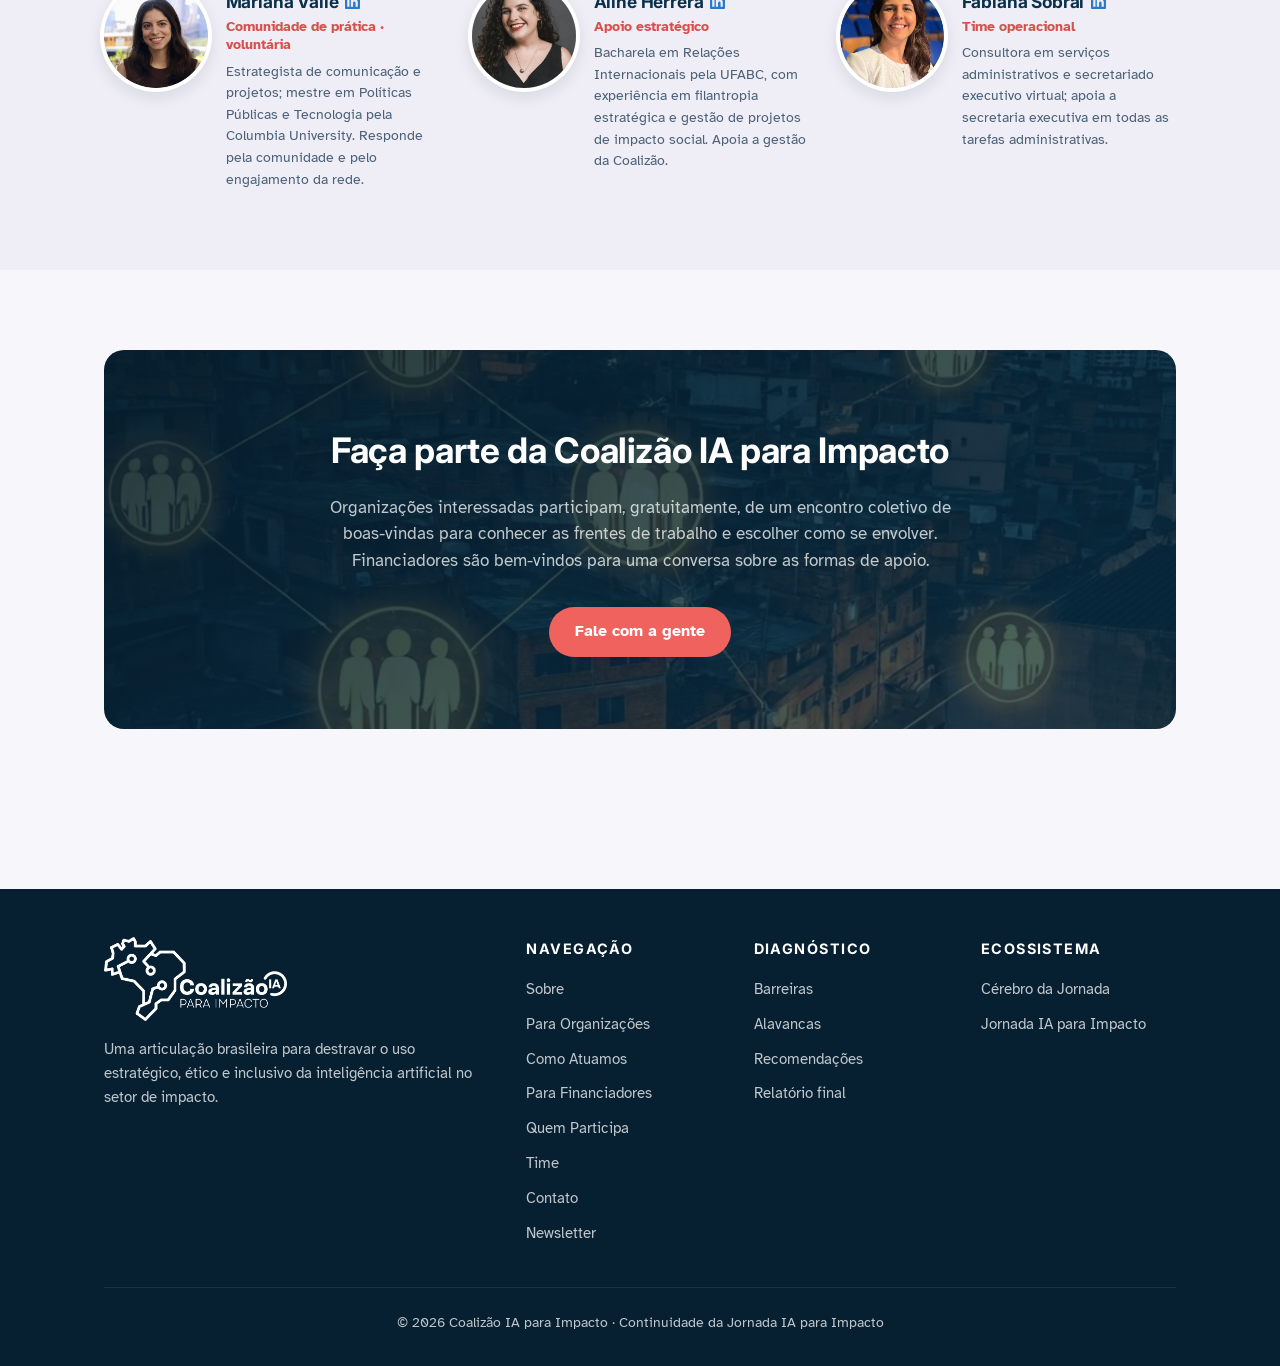
==== commit 008abc14: "Home: chamada para assinar a newsletter na secao de novidades Co-Authored-By: Claude Opus 5.5 <norep" ====
--- a/index.html
+++ b/index.html
@@ -112,6 +112,14 @@
           <a class="btn btn-primary js-news-cta" href="https://www.canalsabiar.com.br/iai/" target="_blank" rel="noopener">Responder à pesquisa</a>
         </div>
       </article>
+      <div class="newsletter-strip">
+        <svg class="ico" aria-hidden="true"><use href="assets/icons.svg#i-mail"/></svg>
+        <div>
+          <h3>Receba as novidades por e-mail</h3>
+          <p>Assine a newsletter da Coalizão: notícias, convites para atividades e conteúdos sobre IA no setor de impacto.</p>
+        </div>
+        <a class="btn btn-primary" href="newsletter/">Assinar a newsletter</a>
+      </div>
     </div>
   </section>
 
--- a/css/coalizao.css
+++ b/css/coalizao.css
@@ -952,129 +952,6 @@
     url('../assets/fotos/terra-noite.jpg') center / cover no-repeat,
     var(--navy-deep);
 }
-/* Opções de foto do topo em avaliação (escolhidas pelo seletor do stage, js/stage.js) */
-.hero.hero-photo[class*="topo-"] {
-  background-position: center;
-  background-size: cover;
-  background-repeat: no-repeat;
-}
-.hero.hero-photo.topo-agrofloresta {
-  background-image:
-    linear-gradient(90deg, rgba(6, 31, 49, 0.92) 0%, rgba(6, 31, 49, 0.66) 42%, rgba(6, 31, 49, 0.2) 100%),
-    url('../assets/fotos/topo-agrofloresta.jpg');
-  background-position: center 35%;
-}
-.hero.hero-photo.topo-plantio {
-  background-image:
-    linear-gradient(90deg, rgba(6, 31, 49, 0.92) 0%, rgba(6, 31, 49, 0.66) 42%, rgba(6, 31, 49, 0.2) 100%),
-    url('../assets/fotos/topo-plantio.jpg');
-  background-position: 70% 40%;
-}
-.hero.hero-photo.topo-maos {
-  background-image:
-    linear-gradient(90deg, rgba(6, 31, 49, 0.9) 0%, rgba(6, 31, 49, 0.6) 42%, rgba(6, 31, 49, 0.15) 100%),
-    url('../assets/fotos/topo-maos.jpg');
-  background-position: 75% center;
-}
-.hero.hero-photo.topo-roda {
-  background-image:
-    linear-gradient(90deg, rgba(6, 31, 49, 0.88) 0%, rgba(6, 31, 49, 0.55) 42%, rgba(6, 31, 49, 0.12) 100%),
-    url('../assets/fotos/topo-roda.jpg');
-  background-size: auto, 150% auto;
-  background-position: center, 0% 58%;
-}
-.hero.hero-photo.topo-canoa {
-  background-image:
-    linear-gradient(90deg, rgba(6, 31, 49, 0.9) 0%, rgba(6, 31, 49, 0.6) 42%, rgba(6, 31, 49, 0.12) 100%),
-    url('../assets/fotos/topo-canoa.jpg');
-  background-position: center 55%;
-}
-.hero.hero-photo.topo-pescadores {
-  background-image:
-    linear-gradient(90deg, rgba(6, 31, 49, 0.9) 0%, rgba(6, 31, 49, 0.62) 42%, rgba(6, 31, 49, 0.15) 100%),
-    url('../assets/fotos/topo-pescadores.jpg');
-}
-.hero.hero-photo.topo-jangadas {
-  background-image:
-    linear-gradient(90deg, rgba(6, 31, 49, 0.9) 0%, rgba(6, 31, 49, 0.6) 42%, rgba(6, 31, 49, 0.12) 100%),
-    url('../assets/fotos/topo-jangadas.jpg');
-}
-.hero.hero-photo.topo-jangada {
-  background-image:
-    linear-gradient(90deg, rgba(6, 31, 49, 0.9) 0%, rgba(6, 31, 49, 0.6) 42%, rgba(6, 31, 49, 0.12) 100%),
-    url('../assets/fotos/topo-jangada.jpg');
-}
-.hero.hero-photo.topo-praia {
-  background-image:
-    linear-gradient(90deg, rgba(6, 31, 49, 0.9) 0%, rgba(6, 31, 49, 0.6) 42%, rgba(6, 31, 49, 0.12) 100%),
-    url('../assets/fotos/topo-praia.jpg');
-}
-.hero.hero-photo.topo-por-do-sol {
-  background-image:
-    linear-gradient(90deg, rgba(6, 31, 49, 0.88) 0%, rgba(6, 31, 49, 0.5) 42%, rgba(6, 31, 49, 0.1) 100%),
-    url('../assets/fotos/topo-por-do-sol.jpg');
-}
-.hero.hero-photo.topo-rio-manaus {
-  background-image:
-    linear-gradient(90deg, rgba(6, 31, 49, 0.85) 0%, rgba(6, 31, 49, 0.45) 42%, rgba(6, 31, 49, 0.1) 100%),
-    url('../assets/fotos/topo-rio-manaus.jpg');
-}
-.hero.hero-photo.topo-paraty {
-  background-image:
-    linear-gradient(90deg, rgba(6, 31, 49, 0.9) 0%, rgba(6, 31, 49, 0.6) 42%, rgba(6, 31, 49, 0.12) 100%),
-    url('../assets/fotos/topo-paraty.jpg');
-}
-.hero.hero-photo.topo-fim-de-tarde {
-  background-image:
-    linear-gradient(90deg, rgba(6, 31, 49, 0.9) 0%, rgba(6, 31, 49, 0.55) 42%, rgba(6, 31, 49, 0.1) 100%),
-    url('../assets/fotos/topo-fim-de-tarde.jpg');
-}
-.hero.hero-photo.topo-roda-grama {
-  background-image:
-    linear-gradient(90deg, rgba(6, 31, 49, 0.9) 0%, rgba(6, 31, 49, 0.6) 42%, rgba(6, 31, 49, 0.15) 100%),
-    url('../assets/fotos/topo-roda-grama.jpg');
-}
-.hero.hero-photo.topo-projecao {
-  background-image:
-    linear-gradient(90deg, rgba(6, 31, 49, 0.85) 0%, rgba(6, 31, 49, 0.45) 42%, rgba(6, 31, 49, 0.05) 100%),
-    url('../assets/fotos/topo-projecao.jpg');
-  background-position: 70% center;
-}
-.hero.hero-photo.topo-codigo {
-  background-image:
-    linear-gradient(90deg, rgba(6, 31, 49, 0.85) 0%, rgba(6, 31, 49, 0.45) 42%, rgba(6, 31, 49, 0.05) 100%),
-    url('../assets/fotos/topo-codigo.jpg');
-  background-position: 70% center;
-}
-/* Prévia com marca d'água (Pulsar Imagens, foto paga): trocar pelo arquivo licenciado se for escolhida. */
-.hero.hero-photo.topo-solar {
-  background-image:
-    linear-gradient(90deg, rgb(6, 31, 49) 0%, rgb(6, 31, 49) 34%, rgba(6, 31, 49, 0.55) 58%, rgba(6, 31, 49, 0.05) 100%),
-    url('../assets/fotos/topo-solar.jpg');
-  background-color: rgb(6, 31, 49);
-  background-size: auto, auto 100%;
-  background-position: center, right center;
-}
-.hero.hero-photo.topo-solar-inteira {
-  background-image:
-    linear-gradient(90deg, rgba(6, 31, 49, 0.85) 0%, rgba(6, 31, 49, 0.55) 45%, rgba(6, 31, 49, 0.1) 100%),
-    url('../assets/fotos/topo-solar.jpg');
-  background-position: center, center 30%;
-}
-@media (max-width: 760px) {
-  .hero.hero-photo.topo-solar {
-    background-image:
-      linear-gradient(180deg, rgba(6, 31, 49, 0.88) 0%, rgba(6, 31, 49, 0.8) 100%),
-      url('../assets/fotos/topo-solar.jpg');
-    background-size: auto, cover;
-    background-position: center, 60% center;
-  }
-}
-
-.stage-picker { font-weight: 400; margin-left: 0.75rem; }
-.stage-picker a { margin: 0 0.3rem; }
-.stage-picker a[aria-current="true"] { font-weight: 700; text-decoration: none; border-bottom: 2px solid currentColor; }
-
 .hero-photo .hero-inner { max-width: 44rem; }
 .hero-photo h1 { font-size: clamp(2.2rem, 5vw, 3.5rem); line-height: 1.1; }
 .hero-photo .lead { margin: 0 0 1rem; }
@@ -1147,6 +1024,26 @@
 .news-body .news-credit { font-size: 0.88rem; margin-bottom: 1.5rem; }
 .news-feature.is-closed .news-side { background: linear-gradient(150deg, var(--slate, #4A6178), var(--navy)); }
 
+/* Chamada para a newsletter, logo abaixo das novidades */
+.newsletter-strip {
+  display: flex;
+  align-items: center;
+  gap: 1.5rem;
+  margin-top: 1.5rem;
+  padding: 1.5rem 2rem;
+  background: var(--lavanda-tint);
+  border: 1px solid var(--lavanda-border);
+  border-radius: var(--radius-lg);
+}
+.newsletter-strip .ico { width: 44px; height: 44px; flex-shrink: 0; color: var(--navy); stroke-width: 1.6; }
+.newsletter-strip h3 { font-size: 1.2rem; margin: 0 0 0.25rem; }
+.newsletter-strip p { margin: 0; color: var(--ink-soft); }
+.newsletter-strip .btn { margin-left: auto; flex-shrink: 0; }
+@media (max-width: 700px) {
+  .newsletter-strip { flex-direction: column; align-items: flex-start; padding: 1.5rem; }
+  .newsletter-strip .btn { margin-left: 0; }
+}
+
 /* ---------- Da Jornada à Coalizão: texto + foto ---------- */
 .journey {
   display: grid;
